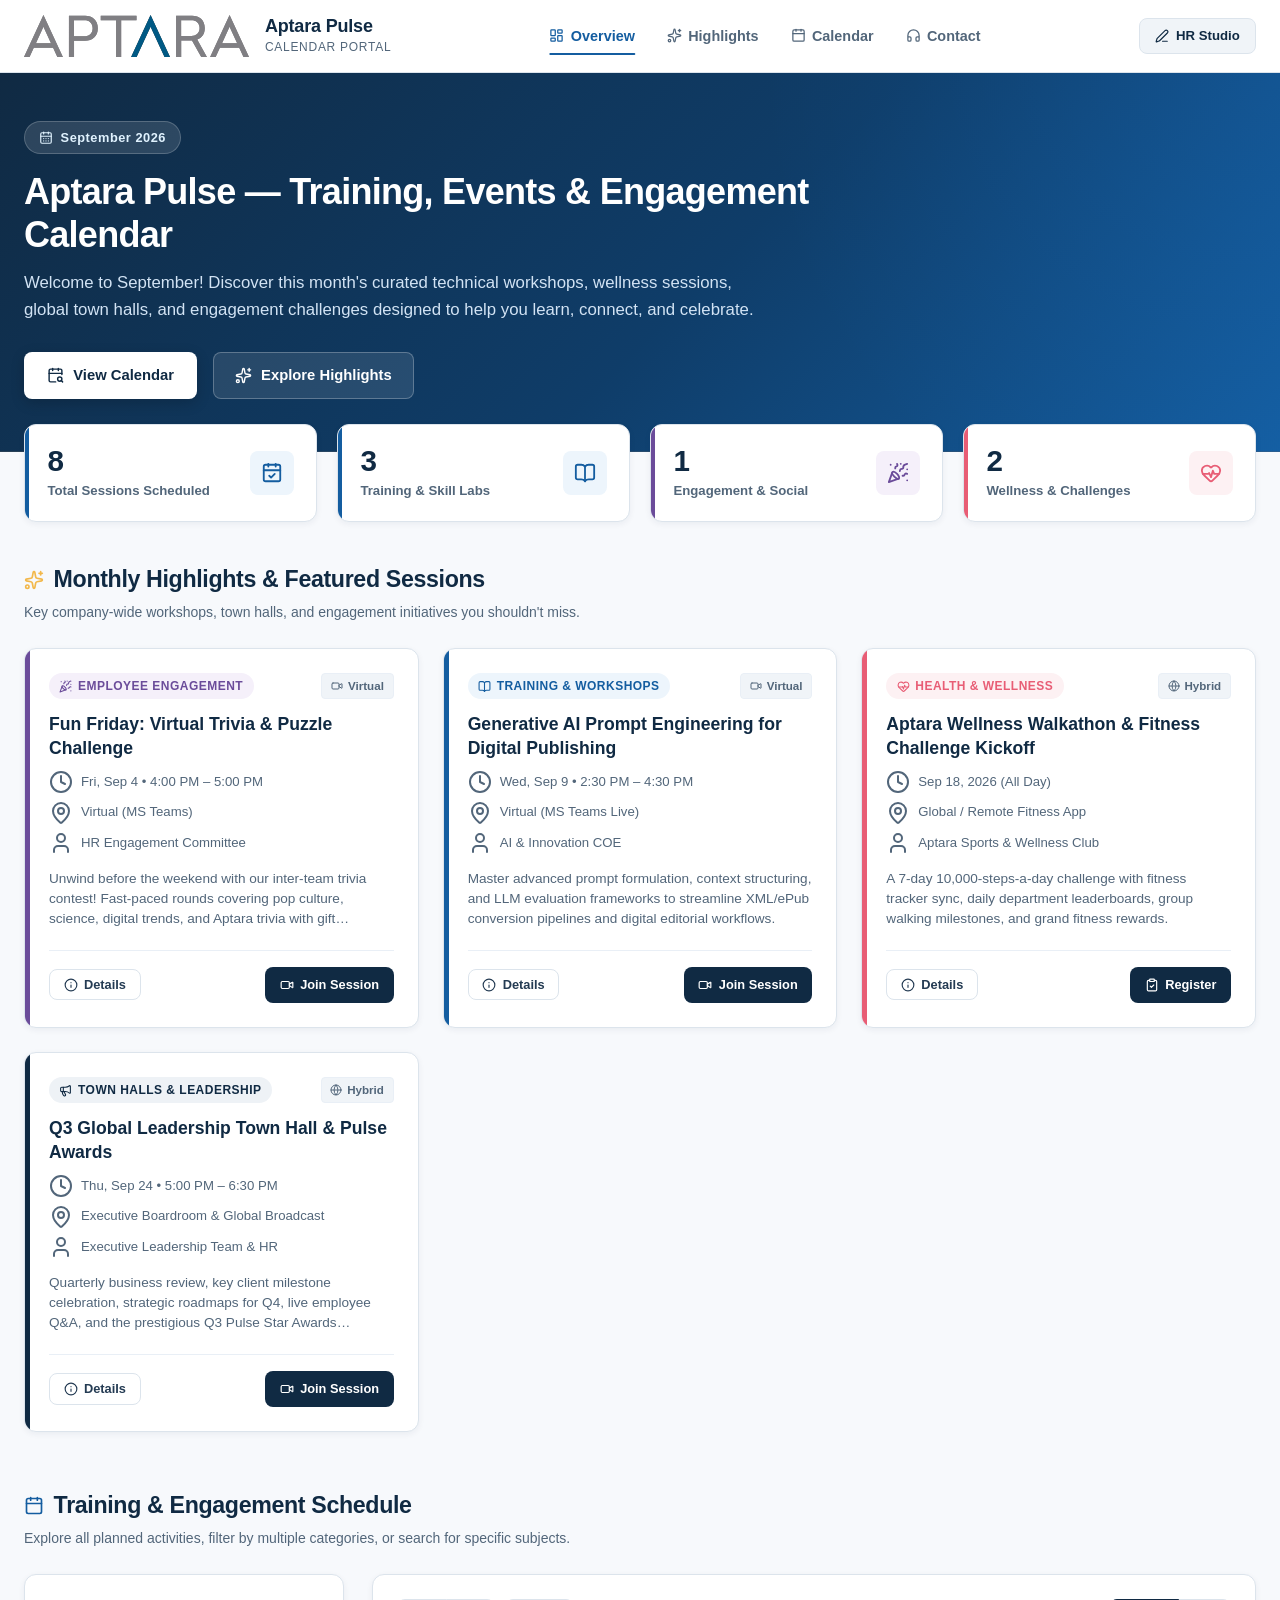
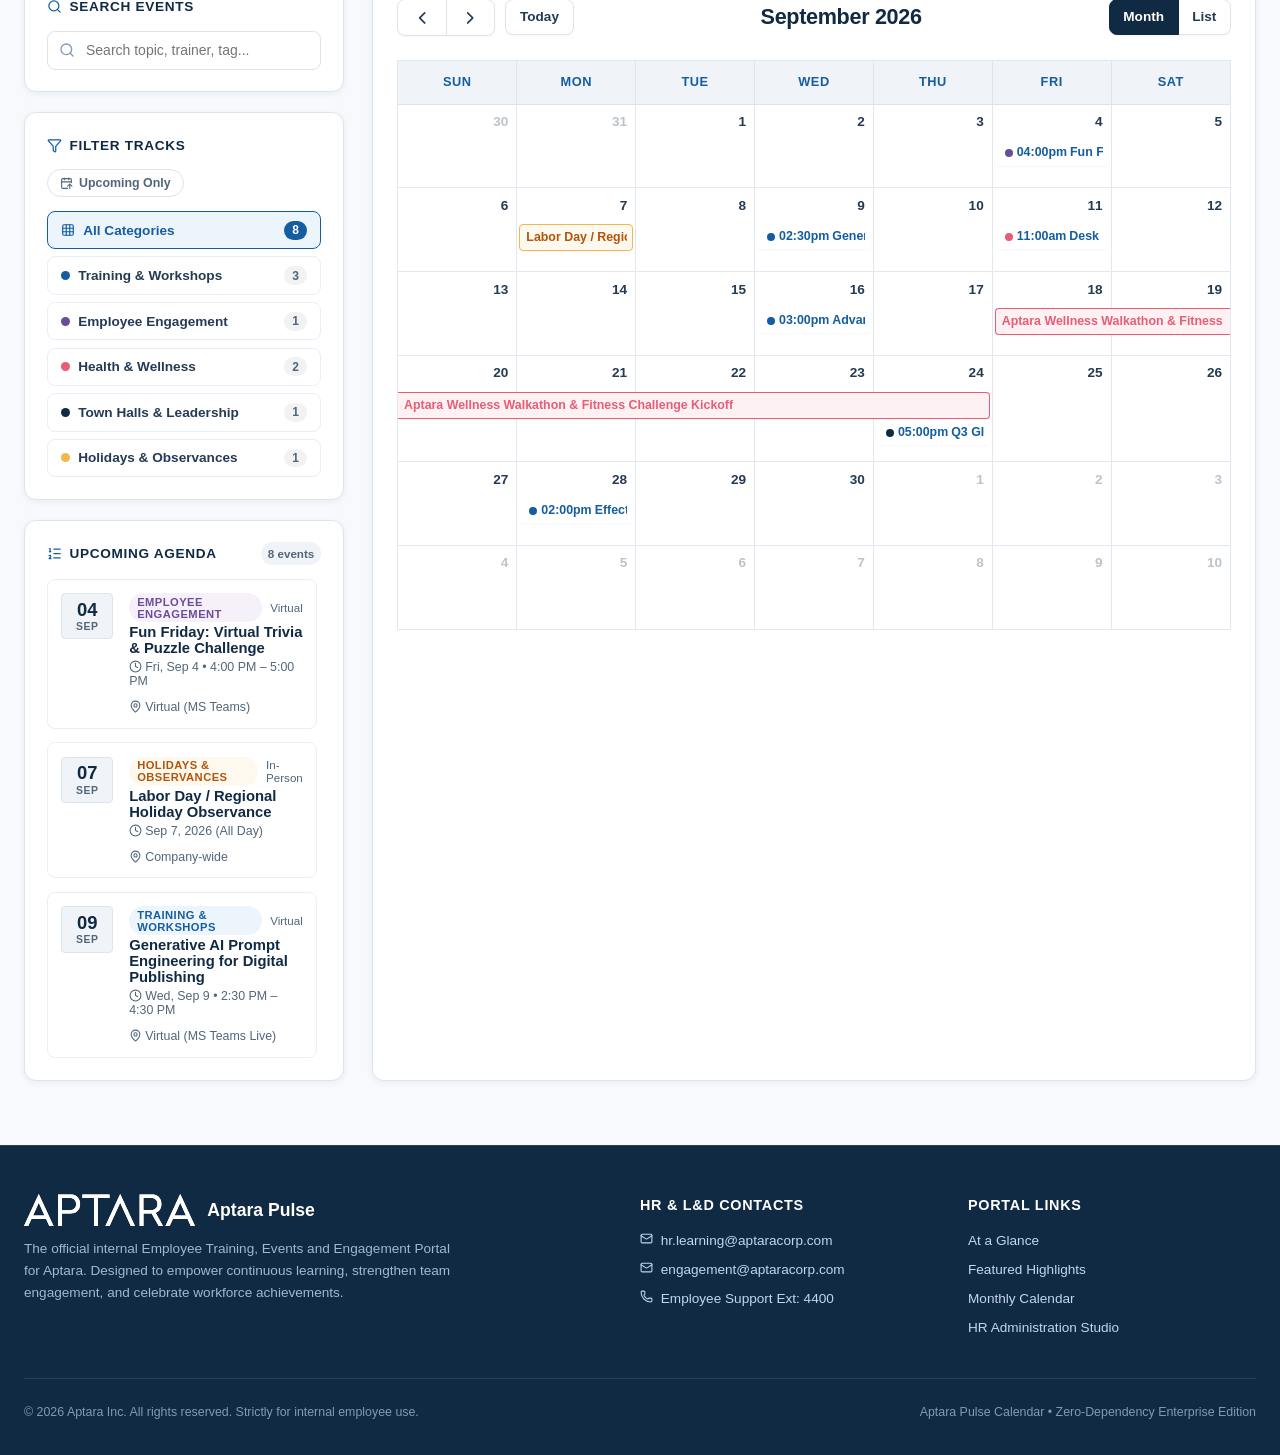
==== employee-calendar/index.html @ d8b382cd "Publish Aptara Pulse: Training, Events & Engagement Calendar with HR Studio" ====
<!DOCTYPE html>
<html lang="en">
<head>
  <meta charset="UTF-8" />
  <meta name="viewport" content="width=device-width, initial-scale=1.0" />
  <title>Aptara Pulse — Training, Events & Engagement Calendar</title>
  <meta name="description" content="Corporate employee training, events, and engagement calendar for Aptara workforce. Stay updated on technical workshops, wellness sessions, and company town halls." />
  
  <!-- Local Stylesheet -->
  <link rel="stylesheet" href="assets/css/styles.css" />
</head>
<body>

  <!-- 1. Sticky Translucent Navigation -->
  <header class="site-header" role="banner">
    <div class="container nav-inner">
      <a href="#overview" class="brand-block" aria-label="Aptara Pulse Home">
        <img src="assets/images/Aptara-Logo.svg" alt="Aptara Logo" class="brand-logo-img" />
        <div class="brand-text">
          <span class="brand-title">Aptara Pulse</span>
          <span class="brand-subtitle">Calendar Portal</span>
        </div>
      </a>

      <nav role="navigation" aria-label="Main Navigation">
        <ul class="nav-links">
          <li><a href="#overview" class="nav-link active"><i data-lucide="layout-dashboard" style="width: 15px; height: 15px;" aria-hidden="true"></i> Overview</a></li>
          <li><a href="#highlights" class="nav-link"><i data-lucide="sparkles" style="width: 15px; height: 15px;" aria-hidden="true"></i> Highlights</a></li>
          <li><a href="#calendar" class="nav-link"><i data-lucide="calendar" style="width: 15px; height: 15px;" aria-hidden="true"></i> Calendar</a></li>
          <li><a href="#contact" class="nav-link"><i data-lucide="headphones" style="width: 15px; height: 15px;" aria-hidden="true"></i> Contact</a></li>
        </ul>
      </nav>

      <div class="nav-actions">
        <a href="../calendar-editor/index.html" class="btn-nav-editor" title="Open HR Management Studio" aria-label="HR Studio Administration">
          <i data-lucide="edit-3" style="width: 14px; height: 14px;" aria-hidden="true"></i>
          <span>HR Studio</span>
        </a>
      </div>
    </div>
  </header>

  <!-- 2. Compact Navy-to-Blue Hero -->
  <section class="hero-section" id="hero" aria-labelledby="hero-title">
    <div class="container">
      <div class="hero-content">
        <div class="hero-badge">
          <i data-lucide="calendar-days" style="width: 14px; height: 14px;" aria-hidden="true"></i>
          <span id="hero-month-badge">September 2026 Edition</span>
        </div>
        <h1 class="hero-title" id="hero-title">Aptara Pulse — Training, Events & Engagement Calendar</h1>
        <p class="hero-message" id="hero-message">
          Welcome to September! Discover this month's curated technical workshops, wellness sessions, global town halls, and engagement challenges designed to help you learn, connect, and celebrate.
        </p>
        <div class="hero-actions">
          <a href="#calendar" class="btn-hero-primary" role="button">
            <i data-lucide="calendar-search" style="width: 17px; height: 17px;" aria-hidden="true"></i>
            View Calendar
          </a>
          <a href="#highlights" class="btn-hero-secondary" role="button">
            <i data-lucide="sparkles" style="width: 17px; height: 17px;" aria-hidden="true"></i>
            Explore Highlights
          </a>
        </div>
      </div>
    </div>
  </section>

  <!-- 3. "At a Glance" Statistics Cards -->
  <section class="stats-section" id="overview" aria-label="Summary Statistics">
    <div class="container">
      <div class="stats-grid">
        
        <!-- Total Events -->
        <div class="stat-card" data-filter="all" tabindex="0" role="button" aria-label="Filter all sessions" style="--stat-accent: var(--color-blue); --stat-bg: #EDF5FC;">
          <div class="stat-info">
            <span class="stat-number" id="stat-val-total">0</span>
            <span class="stat-label">Total Sessions Scheduled</span>
          </div>
          <div class="stat-icon-wrapper" aria-hidden="true">
            <i data-lucide="calendar-check" style="width: 22px; height: 22px;"></i>
          </div>
        </div>

        <!-- Training & Workshops -->
        <div class="stat-card" data-filter="training" tabindex="0" role="button" aria-label="Filter training workshops" style="--stat-accent: var(--cat-training-border); --stat-bg: var(--cat-training-bg);">
          <div class="stat-info">
            <span class="stat-number" id="stat-val-training">0</span>
            <span class="stat-label">Training & Skill Labs</span>
          </div>
          <div class="stat-icon-wrapper" aria-hidden="true">
            <i data-lucide="book-open" style="width: 22px; height: 22px;"></i>
          </div>
        </div>

        <!-- Engagement & Fun -->
        <div class="stat-card" data-filter="engagement" tabindex="0" role="button" aria-label="Filter engagement sessions" style="--stat-accent: var(--cat-engagement-border); --stat-bg: var(--cat-engagement-bg);">
          <div class="stat-info">
            <span class="stat-number" id="stat-val-engagement">0</span>
            <span class="stat-label">Engagement & Social</span>
          </div>
          <div class="stat-icon-wrapper" aria-hidden="true">
            <i data-lucide="party-popper" style="width: 22px; height: 22px;"></i>
          </div>
        </div>

        <!-- Wellness & Challenges -->
        <div class="stat-card" data-filter="wellness" tabindex="0" role="button" aria-label="Filter wellness sessions" style="--stat-accent: var(--cat-wellness-border); --stat-bg: var(--cat-wellness-bg);">
          <div class="stat-info">
            <span class="stat-number" id="stat-val-wellness">0</span>
            <span class="stat-label">Wellness & Challenges</span>
          </div>
          <div class="stat-icon-wrapper" aria-hidden="true">
            <i data-lucide="heart-pulse" style="width: 22px; height: 22px;"></i>
          </div>
        </div>

      </div>
    </div>
  </section>

  <!-- 4. Featured Events (Highlights) Section with Mobile Carousel -->
  <section class="container" id="highlights" aria-labelledby="highlights-heading">
    <div class="section-header">
      <div class="section-title-group">
        <h2 id="highlights-heading">
          <i data-lucide="sparkles" style="width: 20px; height: 20px; color: var(--color-amber);" aria-hidden="true"></i>
          Monthly Highlights & Featured Sessions
        </h2>
        <p>Key company-wide workshops, town halls, and engagement initiatives you shouldn't miss.</p>
      </div>
      
      <!-- Mobile Carousel Prev/Next Buttons -->
      <div class="carousel-controls" aria-label="Carousel navigation">
        <button id="carousel-prev-btn" class="carousel-btn" aria-label="Previous featured session">
          <i data-lucide="chevron-left" style="width: 18px; height: 18px;"></i>
        </button>
        <button id="carousel-next-btn" class="carousel-btn" aria-label="Next featured session">
          <i data-lucide="chevron-right" style="width: 18px; height: 18px;"></i>
        </button>
      </div>
    </div>

    <!-- Dynamic Featured Cards Grid (Transforms to Carousel on Mobile) -->
    <div class="featured-grid" id="featured-cards-grid" role="region" aria-label="Featured events list">
      <!-- Populated dynamically by app.js from calendar-data.js -->
    </div>
  </section>

  <!-- 5. Interactive Monthly Calendar & Agenda Workspace -->
  <section class="container" id="calendar" aria-labelledby="calendar-heading">
    <div class="section-header">
      <div class="section-title-group">
        <h2 id="calendar-heading">
          <i data-lucide="calendar" style="width: 20px; height: 20px; color: var(--color-blue);" aria-hidden="true"></i>
          Training & Engagement Schedule
        </h2>
        <p>Explore all planned activities, filter by multiple categories, or search for specific subjects.</p>
      </div>
    </div>

    <div class="calendar-workspace">
      
      <!-- Left Column: Search & Multi-Category Filter Controls -->
      <aside class="workspace-sidebar" role="search" aria-label="Event search and filters">
        
        <!-- Search Box -->
        <div class="control-panel">
          <h3 class="panel-heading">
            <i data-lucide="search" style="width: 15px; height: 15px; color: var(--color-blue);" aria-hidden="true"></i>
            Search Events
          </h3>
          <div class="search-box">
            <i data-lucide="search" class="search-icon-inside" aria-hidden="true"></i>
            <input type="text" id="event-search-input" class="search-input" placeholder="Search topic, trainer, tag..." aria-label="Search events" />
          </div>
        </div>

        <!-- Multi-Category Filter Chips Panel -->
        <div class="control-panel">
          <div class="filter-quick-bar">
            <h3 class="panel-heading" style="margin-bottom: 0;">
              <i data-lucide="filter" style="width: 15px; height: 15px; color: var(--color-blue);" aria-hidden="true"></i>
              Filter Tracks
            </h3>
            <button id="btn-clear-filters" class="btn-clear-filters" title="Reset all search and category filters" style="display: none;">
              <i data-lucide="rotate-ccw" style="width: 12px; height: 12px;"></i>
              Clear All
            </button>
          </div>

          <!-- Quick Toggle: Upcoming Only -->
          <div style="margin-bottom: 0.85rem;">
            <button id="toggle-upcoming-btn" class="toggle-chip" aria-pressed="false">
              <i data-lucide="calendar-arrow-up" style="width: 13px; height: 13px;"></i>
              Upcoming Only
            </button>
          </div>

          <!-- Category Filter Stack -->
          <div id="category-filters-container" class="filter-pills-stack" role="group" aria-label="Category filters">
            <!-- Filter buttons rendered dynamically -->
          </div>
        </div>

        <!-- Upcoming Agenda Box -->
        <div class="control-panel agenda-card">
          <div style="display: flex; align-items: center; justify-content: space-between; margin-bottom: 0.85rem;">
            <h3 class="panel-heading" style="margin-bottom: 0;">
              <i data-lucide="list-ordered" style="width: 15px; height: 15px; color: var(--color-blue);" aria-hidden="true"></i>
              Upcoming Agenda
            </h3>
            <span id="agenda-count-badge" style="font-size: 0.725rem; font-weight: 700; color: var(--color-text-secondary); background: var(--color-surface-subtle); padding: 0.15rem 0.45rem; border-radius: var(--radius-pill);">0 events</span>
          </div>
          <div id="agenda-items-container" class="agenda-list" role="list">
            <!-- Populated dynamically -->
          </div>
        </div>

      </aside>

      <!-- Right Column: FullCalendar Mount & Empty State Overlay -->
      <main class="calendar-card" aria-label="Interactive Calendar View">
        <div id="filter-progress-bar" class="filter-progress-bar" aria-hidden="true"></div>
        <div id="fullcalendar-mount"></div>
        
        <!-- Empty State Container (Displayed when no events match filters) -->
        <div id="calendar-empty-state" class="empty-state-box" style="display: none;">
          <div class="empty-state-icon">
            <i data-lucide="calendar-x" style="width: 24px; height: 24px;"></i>
          </div>
          <h4 class="empty-state-title">No Matching Events Found</h4>
          <p class="empty-state-desc">We couldn't find any events matching your selected categories or search terms. Try loosening your filter criteria.</p>
          <button id="btn-empty-reset" class="btn-card-action btn-card-primary">
            <i data-lucide="rotate-ccw" style="width: 14px; height: 14px;"></i>
            Reset All Filters
          </button>
        </div>
      </main>

    </div>
  </section>

  <!-- 7. Accessible Event Detail Modal Dialog -->
  <div id="event-modal-overlay" class="modal-overlay" role="dialog" aria-modal="true" aria-labelledby="modal-title">
    <div class="modal-container" id="modal-focus-container" tabindex="-1">
      
      <div class="modal-header-bar">
        <div>
          <span id="modal-cat-badge" class="category-tag" style="margin-bottom: 0.4rem; display: inline-flex;">Category</span>
          <h3 id="modal-title" style="font-size: 1.25rem; font-weight: 800; color: var(--color-navy); line-height: 1.3;">Session Title</h3>
        </div>
        <button id="modal-close-button" class="modal-close-button" aria-label="Close modal dialog">
          <i data-lucide="x" style="width: 20px; height: 20px;"></i>
        </button>
      </div>

      <div class="modal-body-content">
        
        <div class="modal-info-grid">
          <div class="modal-info-row" id="modal-row-time">
            <i data-lucide="clock" aria-hidden="true"></i>
            <div>
              <strong>Date & Time</strong>
              <span id="modal-time-val">Sep 09, 2026</span>
            </div>
          </div>

          <div class="modal-info-row" id="modal-row-location">
            <i data-lucide="map-pin" aria-hidden="true"></i>
            <div>
              <strong>Location / Mode</strong>
              <span id="modal-location-val">Virtual (MS Teams)</span>
            </div>
          </div>

          <div class="modal-info-row" id="modal-row-instructor">
            <i data-lucide="user-check" aria-hidden="true"></i>
            <div>
              <strong>Instructor / Host</strong>
              <span id="modal-instructor-val">Aptara Team</span>
            </div>
          </div>

          <div class="modal-info-row" id="modal-row-audience">
            <i data-lucide="users" aria-hidden="true"></i>
            <div>
              <strong>Target Audience</strong>
              <span id="modal-audience-val">All Employees</span>
            </div>
          </div>
        </div>

        <div class="modal-desc-box" id="modal-desc-container">
          <strong style="display: block; font-size: 0.775rem; text-transform: uppercase; color: var(--color-text-muted); margin-bottom: 0.35rem;">Overview & Agenda</strong>
          <p id="modal-description-val">Event description details will appear here.</p>
        </div>

        <div id="modal-tags-container" class="modal-tags-container" aria-label="Event tags">
          <!-- Tags injected here -->
        </div>

      </div>

      <div class="modal-footer-bar">
        <div class="modal-footer-left">
          <button id="modal-btn-copy-link" class="btn-card-action btn-card-outline" title="Copy direct share link">
            <i data-lucide="link" style="width: 14px; height: 14px;"></i>
            Copy Link
          </button>
          
          <button id="modal-btn-ics" class="btn-card-action btn-card-outline" title="Download .ics calendar invite">
            <i data-lucide="calendar-plus" style="width: 14px; height: 14px;"></i>
            Add to Calendar (.ics)
          </button>
        </div>

        <div class="modal-footer-right">
          <a id="modal-btn-reg-link" href="#" target="_blank" rel="noopener" class="btn-card-action btn-card-outline" style="display: none;">
            <i data-lucide="clipboard-check" style="width: 14px; height: 14px;"></i>
            Register
          </a>

          <a id="modal-btn-join-link" href="#" target="_blank" rel="noopener" class="btn-card-action btn-card-primary" style="display: none;">
            <i data-lucide="video" style="width: 14px; height: 14px;"></i>
            Join Meeting
          </a>
        </div>
      </div>

    </div>
  </div>

  <!-- 8. Floating Back-to-Top Control -->
  <button id="back-to-top-btn" class="back-to-top" aria-label="Scroll back to top of page" title="Back to top">
    <i data-lucide="arrow-up" style="width: 20px; height: 20px;"></i>
  </button>

  <!-- 9. Global Toast Notification Container -->
  <div id="toast-container" class="toast-container" aria-live="polite" aria-atomic="true"></div>

  <!-- 10. Compact HR Contact Footer -->
  <footer class="site-footer" id="contact" role="contentinfo">
    <div class="container">
      <div class="footer-grid">
        
        <div class="footer-brand">
          <div style="display: flex; align-items: center; gap: 0.75rem; margin-bottom: 0.75rem;">
            <img src="assets/images/Aptara-Logo-Reverse.svg" alt="Aptara Logo" style="height: 32px; width: auto;" />
            <span style="font-weight: 800; font-size: 1.1rem; color: #FFFFFF;">Aptara Pulse</span>
          </div>
          <p>
            The official internal Employee Training, Events and Engagement Portal for Aptara. Designed to empower continuous learning, strengthen team engagement, and celebrate workforce achievements.
          </p>
        </div>

        <div class="footer-col">
          <h4>HR & L&D Contacts</h4>
          <ul class="footer-list">
            <li><a href="mailto:hr.learning@aptaracorp.com"><i data-lucide="mail" style="width: 13px; height: 13px; display: inline; margin-right: 4px;" aria-hidden="true"></i> hr.learning@aptaracorp.com</a></li>
            <li><a href="mailto:engagement@aptaracorp.com"><i data-lucide="mail" style="width: 13px; height: 13px; display: inline; margin-right: 4px;" aria-hidden="true"></i> engagement@aptaracorp.com</a></li>
            <li><a href="tel:+18005550199"><i data-lucide="phone" style="width: 13px; height: 13px; display: inline; margin-right: 4px;" aria-hidden="true"></i> Employee Support Ext: 4400</a></li>
          </ul>
        </div>

        <div class="footer-col">
          <h4>Portal Links</h4>
          <ul class="footer-list">
            <li><a href="#overview">At a Glance</a></li>
            <li><a href="#highlights">Featured Highlights</a></li>
            <li><a href="#calendar">Monthly Calendar</a></li>
            <li><a href="../calendar-editor/index.html">HR Administration Studio</a></li>
          </ul>
        </div>

      </div>

      <div class="footer-bottom">
        <p>&copy; 2026 Aptara Inc. All rights reserved. Strictly for internal employee use.</p>
        <p>Aptara Pulse Calendar • Zero-Dependency Enterprise Edition</p>
      </div>
    </div>
  </footer>

  <!-- Local Standalone Vendor Scripts (Zero Runtime CDN Requests) -->
  <script src="assets/vendor/lucide/lucide.min.js"></script>
  <script src="assets/vendor/fuse/fuse.min.js"></script>
  <script src="assets/vendor/motion/motion.min.js"></script>
  <script src="assets/vendor/fullcalendar/index.global.min.js"></script>

  <!-- Application Store & Controller -->
  <script src="assets/js/calendar-data.js"></script>
  <script src="assets/js/app.js"></script>
</body>
</html>
---- employee-calendar/assets/css/styles.css ----
/* ==========================================================================
   Aptara Pulse Calendar - Design System & Stylesheet
   Corporate Palette: Navy #102A43 | Blue #145DA0 | Purple #6B4C9A | Coral #E85D75 | Amber #F2B84B
   ========================================================================== */

:root {
  /* Brand Core Palette */
  --color-navy: #102A43;
  --color-blue: #145DA0;
  --color-purple: #6B4C9A;
  --color-coral: #E85D75;
  --color-amber: #F2B84B;
  
  /* Neutrals & Surfaces (70%+ White / Light Neutrals) */
  --color-bg: #F7F9FC;
  --color-surface: #FFFFFF;
  --color-surface-subtle: #F0F4F8;
  --color-surface-hover: #F8FAFC;
  --color-border: #DCE4EC;
  --color-border-subtle: #E9EFF6;

  /* Typography */
  --color-text-main: #243B53;
  --color-text-secondary: #52667A;
  --color-text-muted: #829AB1;
  --color-text-inverse: #FFFFFF;

  /* Category Specific Accents */
  --cat-training-color: #145DA0;
  --cat-training-bg: #EDF5FC;
  --cat-training-border: #145DA0;

  --cat-engagement-color: #6B4C9A;
  --cat-engagement-bg: #F5F0FA;
  --cat-engagement-border: #6B4C9A;

  --cat-wellness-color: #E85D75;
  --cat-wellness-bg: #FDF1F3;
  --cat-wellness-border: #E85D75;

  --cat-townhall-color: #102A43;
  --cat-townhall-bg: #EEF2F6;
  --cat-townhall-border: #102A43;

  --cat-holiday-color: #B45309;
  --cat-holiday-bg: #FEF9EE;
  --cat-holiday-border: #F2B84B;

  /* Typography & Sizing */
  --font-sans: -apple-system, BlinkMacSystemFont, "Segoe UI", Roboto, "Helvetica Neue", Arial, sans-serif;
  --font-display: -apple-system, BlinkMacSystemFont, "Segoe UI", Roboto, sans-serif;

  /* Elevation / Shadows */
  --shadow-xs: 0 1px 2px rgba(16, 42, 67, 0.04);
  --shadow-sm: 0 2px 6px rgba(16, 42, 67, 0.06);
  --shadow-md: 0 4px 14px rgba(16, 42, 67, 0.08);
  --shadow-lg: 0 10px 25px rgba(16, 42, 67, 0.1);
  --shadow-xl: 0 20px 35px -5px rgba(16, 42, 67, 0.14);

  /* Radius */
  --radius-xs: 4px;
  --radius-sm: 8px;
  --radius-md: 12px;
  --radius-lg: 16px;
  --radius-pill: 9999px;

  /* Layout Widths */
  --container-max: 1320px;
  --transition-smooth: all 0.22s cubic-bezier(0.16, 1, 0.3, 1);
  --transition-micro: all 0.18s cubic-bezier(0.16, 1, 0.3, 1);
}

/* ==========================================================================
   CSS Reset & Base
   ========================================================================== */
*, *::before, *::after {
  box-sizing: border-box;
  margin: 0;
  padding: 0;
}

html {
  scroll-behavior: smooth;
  font-size: 16px;
}

body {
  font-family: var(--font-sans);
  background-color: var(--color-bg);
  color: var(--color-text-main);
  line-height: 1.55;
  -webkit-font-smoothing: antialiased;
  -moz-osx-font-smoothing: grayscale;
}

/* Accessible Focus States */
:focus-visible {
  outline: 2px solid var(--color-blue);
  outline-offset: 2px;
}

a {
  color: var(--color-blue);
  text-decoration: none;
  transition: var(--transition-smooth);
}
a:hover {
  color: var(--color-navy);
}

img {
  max-width: 100%;
  height: auto;
  display: block;
}

button, input, select, textarea {
  font-family: inherit;
  font-size: inherit;
}

/* Container */
.container {
  width: 100%;
  max-width: var(--container-max);
  margin-left: auto;
  margin-right: auto;
  padding-left: 1.5rem;
  padding-right: 1.5rem;
}

/* ==========================================================================
   1. Sticky Translucent Navigation & Animated Underline
   ========================================================================== */
.site-header {
  position: sticky;
  top: 0;
  z-index: 1000;
  background: rgba(255, 255, 255, 0.92);
  backdrop-filter: blur(14px);
  -webkit-backdrop-filter: blur(14px);
  border-bottom: 1px solid var(--color-border);
  transition: box-shadow 0.2s ease;
}

.site-header.scrolled {
  box-shadow: var(--shadow-sm);
}

.nav-inner {
  display: flex;
  align-items: center;
  justify-content: space-between;
  height: 72px;
}

.brand-block {
  display: flex;
  align-items: center;
  gap: 1rem;
  text-decoration: none;
  transition: transform 0.2s ease;
}

.brand-block:hover {
  transform: translateY(-1px);
}

.brand-logo-img {
  height: 42px;
  width: auto;
}

.brand-text {
  display: flex;
  flex-direction: column;
}

.brand-title {
  font-size: 1.125rem;
  font-weight: 700;
  color: var(--color-navy);
  letter-spacing: -0.01em;
  line-height: 1.2;
}

.brand-subtitle {
  font-size: 0.75rem;
  font-weight: 500;
  color: var(--color-text-secondary);
  text-transform: uppercase;
  letter-spacing: 0.06em;
}

.nav-links {
  display: flex;
  align-items: center;
  gap: 2rem;
  list-style: none;
}

.nav-link {
  font-size: 0.9rem;
  font-weight: 600;
  color: var(--color-text-secondary);
  position: relative;
  padding: 0.5rem 0;
  display: inline-flex;
  align-items: center;
  gap: 0.4rem;
  transition: color 0.18s ease;
}

.nav-link i {
  transition: transform 0.18s cubic-bezier(0.16, 1, 0.3, 1);
}

.nav-link:hover i {
  transform: translateY(-1px);
}

.nav-link:hover,
.nav-link.active {
  color: var(--color-blue);
}

/* Animated Navigation Underline */
.nav-link::after {
  content: '';
  position: absolute;
  bottom: 0;
  left: 50%;
  transform: translateX(-50%);
  width: 0;
  height: 2px;
  background: var(--color-blue);
  border-radius: 2px;
  transition: width 0.22s cubic-bezier(0.16, 1, 0.3, 1);
}

.nav-link:hover::after,
.nav-link.active::after {
  width: 100%;
}

.nav-actions {
  display: flex;
  align-items: center;
  gap: 0.75rem;
}

.btn-nav-editor {
  display: inline-flex;
  align-items: center;
  gap: 0.45rem;
  padding: 0.45rem 0.95rem;
  font-size: 0.825rem;
  font-weight: 600;
  color: var(--color-navy);
  background: var(--color-surface-subtle);
  border: 1px solid var(--color-border);
  border-radius: var(--radius-sm);
  transition: var(--transition-smooth);
}

.btn-nav-editor i {
  transition: transform 0.18s ease;
}

.btn-nav-editor:hover {
  background: #E2E8F0;
  color: var(--color-navy);
  border-color: #CBD5E1;
  transform: translateY(-1px);
}

.btn-nav-editor:hover i {
  transform: rotate(-10deg);
}

.mobile-menu-toggle {
  display: none;
  background: none;
  border: none;
  cursor: pointer;
  padding: 0.4rem;
  color: var(--color-navy);
}

/* ==========================================================================
   2. Compact Navy-to-Blue Hero & Gentle Entrance
   ========================================================================== */
.hero-section {
  background: linear-gradient(135deg, var(--color-navy) 0%, #0F3D69 55%, var(--color-blue) 100%);
  color: var(--color-text-inverse);
  padding: 3rem 0 3.25rem 0;
  position: relative;
  overflow: hidden;
  border-bottom: 1px solid rgba(255, 255, 255, 0.1);
}

.hero-section::before {
  content: '';
  position: absolute;
  top: 0;
  right: 0;
  width: 50%;
  height: 100%;
  background: radial-gradient(circle at top right, rgba(30, 144, 255, 0.12), transparent 70%);
  pointer-events: none;
}

.hero-content {
  position: relative;
  z-index: 2;
  max-width: 820px;
}

.hero-badge {
  display: inline-flex;
  align-items: center;
  gap: 0.5rem;
  padding: 0.35rem 0.85rem;
  background: rgba(255, 255, 255, 0.12);
  border: 1px solid rgba(255, 255, 255, 0.2);
  border-radius: var(--radius-pill);
  font-size: 0.8rem;
  font-weight: 600;
  letter-spacing: 0.04em;
  color: #E0F2FE;
  margin-bottom: 1rem;
  transition: background 0.2s ease;
}

.hero-title {
  font-size: 2.25rem;
  font-weight: 800;
  line-height: 1.2;
  letter-spacing: -0.02em;
  color: #FFFFFF;
  margin-bottom: 0.85rem;
}

.hero-message {
  font-size: 1.05rem;
  line-height: 1.6;
  color: #D2E3F4;
  margin-bottom: 1.75rem;
  max-width: 740px;
}

.hero-actions {
  display: flex;
  align-items: center;
  flex-wrap: wrap;
  gap: 1rem;
}

.btn-hero-primary {
  display: inline-flex;
  align-items: center;
  gap: 0.55rem;
  background: #FFFFFF;
  color: var(--color-navy);
  font-weight: 700;
  font-size: 0.925rem;
  padding: 0.7rem 1.4rem;
  border-radius: var(--radius-sm);
  box-shadow: 0 4px 14px rgba(0, 0, 0, 0.18);
  border: 1px solid transparent;
  cursor: pointer;
  transition: var(--transition-smooth);
}

.btn-hero-primary i {
  transition: transform 0.18s cubic-bezier(0.16, 1, 0.3, 1);
}

.btn-hero-primary:hover {
  background: #F0F4F8;
  color: var(--color-blue);
  transform: translateY(-2px);
  box-shadow: 0 6px 20px rgba(0, 0, 0, 0.22);
}

.btn-hero-primary:hover i {
  transform: translateX(3px);
}

.btn-hero-secondary {
  display: inline-flex;
  align-items: center;
  gap: 0.55rem;
  background: rgba(255, 255, 255, 0.1);
  color: #FFFFFF;
  font-weight: 600;
  font-size: 0.925rem;
  padding: 0.7rem 1.3rem;
  border-radius: var(--radius-sm);
  border: 1px solid rgba(255, 255, 255, 0.25);
  cursor: pointer;
  transition: var(--transition-smooth);
}

.btn-hero-secondary i {
  transition: transform 0.18s cubic-bezier(0.16, 1, 0.3, 1);
}

.btn-hero-secondary:hover {
  background: rgba(255, 255, 255, 0.18);
  color: #FFFFFF;
  transform: translateY(-2px);
}

.btn-hero-secondary:hover i {
  transform: rotate(15deg);
}

/* ==========================================================================
   3. "At a Glance" Statistics Cards & Micro-Interactions
   ========================================================================== */
.stats-section {
  margin-top: -1.75rem;
  position: relative;
  z-index: 10;
  margin-bottom: 2.5rem;
}

.stats-grid {
  display: grid;
  grid-template-columns: repeat(4, 1fr);
  gap: 1.25rem;
}

.stat-card {
  background: var(--color-surface);
  border: 1px solid var(--color-border);
  border-radius: var(--radius-md);
  padding: 1.25rem 1.4rem;
  box-shadow: var(--shadow-sm);
  display: flex;
  align-items: center;
  justify-content: space-between;
  cursor: pointer;
  transition: transform 0.22s cubic-bezier(0.16, 1, 0.3, 1), box-shadow 0.22s ease, border-color 0.22s ease;
  position: relative;
  overflow: hidden;
  text-align: left;
}

.stat-card::before {
  content: '';
  position: absolute;
  top: 0;
  left: 0;
  width: 4px;
  height: 100%;
  background: var(--stat-accent, var(--color-blue));
  transition: width 0.2s ease;
}

.stat-card:hover {
  transform: translateY(-3px);
  box-shadow: var(--shadow-md);
  border-color: #CBD5E1;
}

.stat-card:hover::before {
  width: 6px;
}

.stat-info {
  display: flex;
  flex-direction: column;
}

.stat-number {
  font-size: 1.85rem;
  font-weight: 800;
  color: var(--color-navy);
  line-height: 1.1;
  letter-spacing: -0.02em;
}

.stat-label {
  font-size: 0.825rem;
  font-weight: 600;
  color: var(--color-text-secondary);
  margin-top: 0.2rem;
}

.stat-icon-wrapper {
  width: 44px;
  height: 44px;
  border-radius: var(--radius-sm);
  display: flex;
  align-items: center;
  justify-content: center;
  background: var(--stat-bg, var(--color-surface-subtle));
  color: var(--stat-accent, var(--color-blue));
  transition: transform 0.2s cubic-bezier(0.16, 1, 0.3, 1);
}

.stat-card:hover .stat-icon-wrapper {
  transform: scale(1.08);
}

/* ==========================================================================
   4. Featured Event Cards (Highlights & Hover Lift)
   ========================================================================== */
.section-header {
  display: flex;
  align-items: flex-end;
  justify-content: space-between;
  margin-bottom: 1.5rem;
  gap: 1rem;
}

.section-title-group h2 {
  font-size: 1.45rem;
  font-weight: 800;
  color: var(--color-navy);
  letter-spacing: -0.015em;
  display: flex;
  align-items: center;
  gap: 0.6rem;
}

.section-title-group p {
  font-size: 0.875rem;
  color: var(--color-text-secondary);
  margin-top: 0.25rem;
}

/* Featured Carousel Controls */
.carousel-controls {
  display: none;
  align-items: center;
  gap: 0.5rem;
}

.carousel-btn {
  width: 36px;
  height: 36px;
  border-radius: 50%;
  border: 1px solid var(--color-border);
  background: var(--color-surface);
  color: var(--color-navy);
  display: flex;
  align-items: center;
  justify-content: center;
  cursor: pointer;
  transition: var(--transition-micro);
}

.carousel-btn:hover {
  background: var(--color-surface-subtle);
  border-color: var(--color-blue);
  color: var(--color-blue);
  transform: scale(1.05);
}

.featured-grid {
  display: grid;
  grid-template-columns: repeat(auto-fit, minmax(320px, 1fr));
  gap: 1.5rem;
  margin-bottom: 3.5rem;
}

/* White Event Card with Narrow Category Accent & Lift */
.event-card {
  background: var(--color-surface);
  border: 1px solid var(--color-border);
  border-radius: var(--radius-md);
  box-shadow: var(--shadow-sm);
  padding: 1.5rem;
  display: flex;
  flex-direction: column;
  justify-content: space-between;
  position: relative;
  overflow: hidden;
  transition: transform 0.24s cubic-bezier(0.16, 1, 0.3, 1), box-shadow 0.24s ease, border-color 0.24s ease;
}

.event-card::before {
  content: '';
  position: absolute;
  top: 0;
  left: 0;
  bottom: 0;
  width: 5px;
  background: var(--card-accent, var(--color-blue));
  transition: width 0.2s ease;
}

.event-card:hover {
  transform: translateY(-3px);
  box-shadow: 0 8px 22px rgba(16, 42, 67, 0.09);
  border-color: #CBD5E1;
}

.event-card:hover::before {
  width: 7px;
}

.card-top {
  display: flex;
  align-items: center;
  justify-content: space-between;
  gap: 0.5rem;
  margin-bottom: 0.85rem;
}

.category-tag {
  display: inline-flex;
  align-items: center;
  gap: 0.35rem;
  font-size: 0.75rem;
  font-weight: 700;
  text-transform: uppercase;
  letter-spacing: 0.04em;
  padding: 0.25rem 0.65rem;
  border-radius: var(--radius-pill);
  background: var(--cat-bg, #EDF5FC);
  color: var(--cat-color, var(--color-blue));
}

.mode-pill {
  font-size: 0.725rem;
  font-weight: 600;
  padding: 0.2rem 0.55rem;
  border-radius: var(--radius-xs);
  background: var(--color-surface-subtle);
  color: var(--color-text-secondary);
  border: 1px solid var(--color-border-subtle);
  display: inline-flex;
  align-items: center;
  gap: 0.3rem;
}

.card-title {
  font-size: 1.1rem;
  font-weight: 700;
  color: var(--color-navy);
  line-height: 1.35;
  margin-bottom: 0.6rem;
}

.card-meta-list {
  display: flex;
  flex-direction: column;
  gap: 0.4rem;
  margin-bottom: 0.85rem;
}

.card-meta-item {
  display: flex;
  align-items: center;
  gap: 0.5rem;
  font-size: 0.825rem;
  color: var(--color-text-secondary);
}

.card-meta-item i {
  width: 15px;
  height: 15px;
  color: var(--color-text-muted);
  flex-shrink: 0;
}

.card-desc {
  font-size: 0.85rem;
  color: var(--color-text-secondary);
  line-height: 1.5;
  margin-bottom: 1.25rem;
  display: -webkit-box;
  -webkit-line-clamp: 3;
  -webkit-box-orient: vertical;
  overflow: hidden;
}

.card-footer {
  display: flex;
  align-items: center;
  justify-content: space-between;
  padding-top: 1rem;
  border-top: 1px solid var(--color-border-subtle);
  gap: 0.5rem;
}

.btn-card-action {
  display: inline-flex;
  align-items: center;
  gap: 0.4rem;
  font-size: 0.8rem;
  font-weight: 600;
  padding: 0.45rem 0.85rem;
  border-radius: var(--radius-sm);
  cursor: pointer;
  transition: var(--transition-micro);
  border: 1px solid transparent;
}

.btn-card-action i {
  transition: transform 0.18s cubic-bezier(0.16, 1, 0.3, 1);
}

.btn-card-action:hover i {
  transform: translateX(2px);
}

.btn-card-primary {
  background: var(--color-navy);
  color: #FFFFFF;
}
.btn-card-primary:hover {
  background: var(--color-blue);
  color: #FFFFFF;
  transform: translateY(-1px);
}

.btn-card-outline {
  background: var(--color-surface);
  border-color: var(--color-border);
  color: var(--color-text-main);
}
.btn-card-outline:hover {
  background: var(--color-surface-subtle);
  color: var(--color-navy);
  transform: translateY(-1px);
}

/* ==========================================================================
   5. Interactive Calendar & Filter Progress Indicator
   ========================================================================== */
.calendar-workspace {
  display: grid;
  grid-template-columns: 320px 1fr;
  gap: 1.75rem;
  margin-bottom: 4rem;
}

/* Filter / Search Sidebar */
.workspace-sidebar {
  display: flex;
  flex-direction: column;
  gap: 1.25rem;
}

.control-panel {
  background: var(--color-surface);
  border: 1px solid var(--color-border);
  border-radius: var(--radius-md);
  padding: 1.35rem;
  box-shadow: var(--shadow-sm);
}

.panel-heading {
  font-size: 0.85rem;
  font-weight: 700;
  text-transform: uppercase;
  letter-spacing: 0.05em;
  color: var(--color-navy);
  margin-bottom: 0.85rem;
  display: flex;
  align-items: center;
  gap: 0.5rem;
}

/* Search Box */
.search-box {
  position: relative;
  display: flex;
  align-items: center;
}

.search-input {
  width: 100%;
  padding: 0.65rem 0.85rem 0.65rem 2.4rem;
  border: 1px solid var(--color-border);
  border-radius: var(--radius-sm);
  font-size: 0.875rem;
  color: var(--color-text-main);
  background: #FFFFFF;
  outline: none;
  transition: border-color 0.18s ease, box-shadow 0.18s ease;
}

.search-input:focus {
  border-color: var(--color-blue);
  box-shadow: 0 0 0 3px rgba(20, 93, 160, 0.12);
}

.search-icon-inside {
  position: absolute;
  left: 0.75rem;
  width: 16px;
  height: 16px;
  color: var(--color-text-muted);
  pointer-events: none;
}

/* Quick Filter Toggles */
.filter-quick-bar {
  display: flex;
  align-items: center;
  justify-content: space-between;
  margin-bottom: 0.85rem;
  gap: 0.5rem;
}

.toggle-chip {
  display: inline-flex;
  align-items: center;
  gap: 0.4rem;
  padding: 0.35rem 0.75rem;
  font-size: 0.775rem;
  font-weight: 700;
  border-radius: var(--radius-pill);
  border: 1px solid var(--color-border);
  background: var(--color-surface);
  color: var(--color-text-secondary);
  cursor: pointer;
  transition: var(--transition-micro);
}

.toggle-chip:hover {
  background: var(--color-surface-subtle);
  border-color: var(--color-blue);
  transform: translateX(1px);
}

.toggle-chip.active {
  background: #EDF5FC;
  border-color: var(--color-blue);
  color: var(--color-blue);
  box-shadow: 0 1px 4px rgba(20, 93, 160, 0.1);
}

.btn-clear-filters {
  font-size: 0.75rem;
  font-weight: 600;
  color: var(--color-coral);
  background: none;
  border: none;
  cursor: pointer;
  display: inline-flex;
  align-items: center;
  gap: 0.3rem;
  padding: 0.2rem 0.4rem;
  border-radius: var(--radius-xs);
  transition: var(--transition-micro);
}

.btn-clear-filters i {
  transition: transform 0.2s cubic-bezier(0.16, 1, 0.3, 1);
}

.btn-clear-filters:hover {
  background: #FDF1F3;
}

.btn-clear-filters:hover i {
  transform: rotate(-90deg);
}

/* Multi-Category Filter Chips Stack with Smooth Selection */
.filter-pills-stack {
  display: flex;
  flex-direction: column;
  gap: 0.45rem;
}

.filter-btn {
  width: 100%;
  display: flex;
  align-items: center;
  justify-content: space-between;
  padding: 0.55rem 0.85rem;
  border-radius: var(--radius-sm);
  background: var(--color-surface);
  border: 1px solid var(--color-border-subtle);
  color: var(--color-text-main);
  font-size: 0.85rem;
  font-weight: 600;
  cursor: pointer;
  text-align: left;
  transition: transform 0.18s cubic-bezier(0.16, 1, 0.3, 1), background 0.18s ease, border-color 0.18s ease, color 0.18s ease;
}

.filter-btn:hover {
  background: var(--color-surface-subtle);
  border-color: var(--color-border);
  transform: translateX(2px);
}

.filter-btn.active {
  background: #EDF5FC;
  border-color: var(--color-blue);
  color: var(--color-blue);
}

.filter-badge {
  font-size: 0.75rem;
  font-weight: 700;
  padding: 0.15rem 0.5rem;
  border-radius: var(--radius-pill);
  background: rgba(0, 0, 0, 0.05);
  color: var(--color-text-secondary);
  transition: background 0.18s ease, color 0.18s ease;
}

.filter-btn.active .filter-badge {
  background: var(--color-blue);
  color: #FFFFFF;
}

/* Subtle Progress Indicator for Filtering */
.filter-progress-bar {
  position: absolute;
  top: 0;
  left: 0;
  height: 2.5px;
  background: linear-gradient(90deg, var(--color-blue), #55EFC4);
  width: 0%;
  opacity: 0;
  border-top-left-radius: var(--radius-md);
  border-top-right-radius: var(--radius-md);
  transition: width 0.22s ease, opacity 0.15s ease;
  pointer-events: none;
  z-index: 20;
}

.filter-progress-bar.is-loading {
  opacity: 1;
  width: 100%;
}

/* Calendar Card Mount */
.calendar-card {
  background: var(--color-surface);
  border: 1px solid var(--color-border);
  border-radius: var(--radius-md);
  padding: 1.5rem;
  box-shadow: var(--shadow-sm);
  min-height: 720px;
  position: relative;
  overflow: hidden;
}

/* FullCalendar Clean Corporate Theme Overrides */
.fc {
  font-family: inherit;
  --fc-border-color: #E2E8F0;
  --fc-page-bg-color: #FFFFFF;
  --fc-today-bg-color: #F8FAFD;
  --fc-neutral-bg-color: #F1F5F9;
}

.fc .fc-toolbar {
  flex-wrap: wrap;
  gap: 0.75rem;
  margin-bottom: 1.5rem;
}

.fc .fc-toolbar-title {
  font-size: 1.35rem;
  font-weight: 800;
  color: var(--color-navy);
  letter-spacing: -0.015em;
}

.fc .fc-button {
  background: var(--color-surface);
  border: 1px solid var(--color-border);
  color: var(--color-text-main);
  font-size: 0.85rem;
  font-weight: 600;
  border-radius: var(--radius-sm);
  padding: 0.45rem 0.85rem;
  text-transform: capitalize;
  box-shadow: var(--shadow-xs);
  cursor: pointer;
  transition: var(--transition-micro);
}

.fc .fc-button:hover {
  background: var(--color-surface-subtle);
  border-color: #CBD5E1;
  color: var(--color-navy);
  transform: translateY(-1px);
}

.fc .fc-button-primary:not(:disabled).fc-button-active,
.fc .fc-button-primary:not(:disabled):active {
  background: var(--color-navy);
  border-color: var(--color-navy);
  color: #FFFFFF;
}

.fc .fc-col-header-cell {
  background: var(--color-surface-subtle);
  padding: 0.6rem 0;
  font-size: 0.8rem;
  font-weight: 700;
  color: var(--color-text-secondary);
  text-transform: uppercase;
  letter-spacing: 0.04em;
  border-color: var(--color-border);
}

.fc .fc-daygrid-day-number {
  font-size: 0.85rem;
  font-weight: 700;
  color: var(--color-text-main);
  padding: 0.4rem 0.5rem;
}

.fc .fc-day-today .fc-daygrid-day-number {
  color: var(--color-blue);
  background: #EDF5FC;
  border-radius: 4px;
}

/* Custom event pills in calendar cells */
.fc-event {
  border-radius: 4px;
  padding: 2px 5px;
  font-size: 0.775rem;
  font-weight: 600;
  cursor: pointer;
  border: 1px solid transparent;
  transition: var(--transition-micro);
  box-shadow: 0 1px 2px rgba(0,0,0,0.04);
}

.fc-event:hover {
  transform: translateY(-1px);
  box-shadow: var(--shadow-sm);
  filter: brightness(0.97);
}

/* Empty State Container */
.empty-state-box {
  padding: 3rem 1.5rem;
  text-align: center;
  display: flex;
  flex-direction: column;
  align-items: center;
  justify-content: center;
  background: var(--color-surface-subtle);
  border: 1px dashed var(--color-border);
  border-radius: var(--radius-md);
  margin: 1.5rem 0;
  animation: fadeIn 0.22s ease forwards;
}

.empty-state-icon {
  width: 48px;
  height: 48px;
  border-radius: 50%;
  background: #FFFFFF;
  color: var(--color-text-muted);
  display: flex;
  align-items: center;
  justify-content: center;
  margin-bottom: 1rem;
  box-shadow: var(--shadow-xs);
}

.empty-state-title {
  font-size: 1.1rem;
  font-weight: 700;
  color: var(--color-navy);
  margin-bottom: 0.4rem;
}

.empty-state-desc {
  font-size: 0.85rem;
  color: var(--color-text-secondary);
  max-width: 400px;
  margin-bottom: 1.25rem;
  line-height: 1.5;
}

/* ==========================================================================
   6. Upcoming Events Agenda (Chronological List)
   ========================================================================== */
.agenda-section {
  margin-top: 1.5rem;
}

.agenda-card {
  background: var(--color-surface);
  border: 1px solid var(--color-border);
  border-radius: var(--radius-md);
  padding: 1.35rem;
  box-shadow: var(--shadow-sm);
}

.agenda-list {
  display: flex;
  flex-direction: column;
  gap: 0.85rem;
  max-height: 480px;
  overflow-y: auto;
  padding-right: 0.25rem;
}

.agenda-item {
  display: flex;
  align-items: flex-start;
  gap: 1rem;
  padding: 0.85rem;
  border-radius: var(--radius-sm);
  border: 1px solid var(--color-border-subtle);
  background: #FFFFFF;
  cursor: pointer;
  text-align: left;
  width: 100%;
  transition: var(--transition-micro);
}

.agenda-item:hover {
  border-color: var(--color-blue);
  background: #FBFDFF;
  transform: translateX(3px);
}

.agenda-date-badge {
  display: flex;
  flex-direction: column;
  align-items: center;
  justify-content: center;
  min-width: 52px;
  padding: 0.4rem;
  border-radius: var(--radius-xs);
  background: var(--color-surface-subtle);
  border: 1px solid var(--color-border);
  text-align: center;
  flex-shrink: 0;
  transition: background 0.18s ease;
}

.agenda-item:hover .agenda-date-badge {
  background: #EDF5FC;
  border-color: var(--color-blue);
}

.agenda-date-day {
  font-size: 1.15rem;
  font-weight: 800;
  color: var(--color-navy);
  line-height: 1;
}

.agenda-date-month {
  font-size: 0.65rem;
  font-weight: 700;
  text-transform: uppercase;
  color: var(--color-text-secondary);
  letter-spacing: 0.05em;
  margin-top: 2px;
}

.agenda-details {
  flex: 1;
}

.agenda-title {
  font-size: 0.925rem;
  font-weight: 700;
  color: var(--color-navy);
  margin-bottom: 0.25rem;
}

.agenda-meta {
  display: flex;
  align-items: center;
  flex-wrap: wrap;
  gap: 0.75rem;
  font-size: 0.775rem;
  color: var(--color-text-secondary);
}

/* ==========================================================================
   7. Event Detail Modal Dialog & Scale-and-Fade Entrance
   ========================================================================== */
.modal-overlay {
  position: fixed;
  inset: 0;
  background: rgba(16, 42, 67, 0.55);
  backdrop-filter: blur(5px);
  -webkit-backdrop-filter: blur(5px);
  display: none;
  align-items: center;
  justify-content: center;
  padding: 1.5rem;
  z-index: 2000;
  opacity: 0;
  pointer-events: none;
  transition: opacity 0.22s cubic-bezier(0.16, 1, 0.3, 1);
}

.modal-overlay.is-active {
  display: flex;
  opacity: 1;
  pointer-events: auto;
}

.modal-container {
  background: #FFFFFF;
  border-radius: var(--radius-lg);
  max-width: 620px;
  width: 100%;
  max-height: 90vh;
  display: flex;
  flex-direction: column;
  box-shadow: var(--shadow-xl);
  border: 1px solid var(--color-border);
  overflow: hidden;
  transform: scale(0.96) translateY(8px);
  opacity: 0;
  transition: transform 0.24s cubic-bezier(0.16, 1, 0.3, 1), opacity 0.24s ease;
}

.modal-overlay.is-active .modal-container {
  transform: scale(1) translateY(0);
  opacity: 1;
}

.modal-header-bar {
  padding: 1.25rem 1.5rem;
  display: flex;
  align-items: flex-start;
  justify-content: space-between;
  border-bottom: 1px solid var(--color-border);
  background: var(--color-surface-subtle);
  flex-shrink: 0;
}

.modal-close-button {
  background: none;
  border: none;
  cursor: pointer;
  color: var(--color-text-secondary);
  padding: 6px;
  border-radius: var(--radius-xs);
  transition: var(--transition-micro);
}

.modal-close-button i {
  transition: transform 0.18s ease;
}

.modal-close-button:hover {
  background: #E2E8F0;
  color: var(--color-navy);
}

.modal-close-button:hover i {
  transform: rotate(90deg);
}

.modal-body-content {
  padding: 1.5rem;
  display: flex;
  flex-direction: column;
  gap: 1.15rem;
  overflow-y: auto;
}

.modal-info-grid {
  display: grid;
  grid-template-columns: 1fr 1fr;
  gap: 0.85rem;
  background: var(--color-surface-subtle);
  border: 1px solid var(--color-border-subtle);
  border-radius: var(--radius-sm);
  padding: 1rem;
}

.modal-info-row {
  display: flex;
  align-items: flex-start;
  gap: 0.6rem;
  font-size: 0.85rem;
}

.modal-info-row i {
  color: var(--color-blue);
  width: 16px;
  height: 16px;
  flex-shrink: 0;
  margin-top: 2px;
}

.modal-info-row strong {
  display: block;
  font-size: 0.725rem;
  text-transform: uppercase;
  letter-spacing: 0.04em;
  color: var(--color-text-muted);
}

.modal-desc-box {
  font-size: 0.9rem;
  line-height: 1.6;
  color: var(--color-text-main);
  border-top: 1px solid var(--color-border-subtle);
  padding-top: 1rem;
}

.modal-tags-container {
  display: flex;
  flex-wrap: wrap;
  gap: 0.4rem;
}

.tag-pill {
  font-size: 0.75rem;
  font-weight: 500;
  padding: 0.2rem 0.55rem;
  border-radius: var(--radius-pill);
  background: var(--color-surface-subtle);
  color: var(--color-text-secondary);
  border: 1px solid var(--color-border-subtle);
  transition: transform 0.18s ease;
}

.tag-pill:hover {
  transform: translateY(-1px);
}

.modal-footer-bar {
  padding: 1.1rem 1.5rem;
  background: var(--color-surface-subtle);
  border-top: 1px solid var(--color-border);
  display: flex;
  align-items: center;
  justify-content: space-between;
  flex-wrap: wrap;
  gap: 0.75rem;
  flex-shrink: 0;
}

.modal-footer-left {
  display: flex;
  align-items: center;
  gap: 0.5rem;
}

.modal-footer-right {
  display: flex;
  align-items: center;
  gap: 0.5rem;
}

/* ==========================================================================
   8. Floating Back-to-Top, Toasts & Confetti Canvas
   ========================================================================== */
.back-to-top {
  position: fixed;
  bottom: 2rem;
  right: 2rem;
  width: 44px;
  height: 44px;
  border-radius: 50%;
  background: var(--color-navy);
  color: #FFFFFF;
  border: 1px solid rgba(255, 255, 255, 0.15);
  box-shadow: var(--shadow-lg);
  display: flex;
  align-items: center;
  justify-content: center;
  cursor: pointer;
  z-index: 900;
  opacity: 0;
  transform: translateY(16px);
  pointer-events: none;
  transition: opacity 0.22s cubic-bezier(0.16, 1, 0.3, 1), transform 0.22s cubic-bezier(0.16, 1, 0.3, 1), background 0.18s ease;
}

.back-to-top i {
  transition: transform 0.18s ease;
}

.back-to-top.visible {
  opacity: 1;
  transform: translateY(0);
  pointer-events: auto;
}

.back-to-top:hover {
  background: var(--color-blue);
  transform: translateY(-3px);
  box-shadow: var(--shadow-xl);
}

.back-to-top:hover i {
  transform: translateY(-2px);
}

/* Toast Container & Soft Animation */
.toast-container {
  position: fixed;
  bottom: 2rem;
  left: 50%;
  transform: translateX(-50%);
  z-index: 3000;
  display: flex;
  flex-direction: column;
  gap: 0.5rem;
  pointer-events: none;
}

.toast-message {
  background: var(--color-navy);
  color: #FFFFFF;
  padding: 0.75rem 1.25rem;
  border-radius: var(--radius-pill);
  font-size: 0.85rem;
  font-weight: 600;
  box-shadow: var(--shadow-xl);
  display: flex;
  align-items: center;
  gap: 0.5rem;
  border: 1px solid rgba(255, 255, 255, 0.15);
  animation: toastSlideUp 0.22s cubic-bezier(0.16, 1, 0.3, 1) forwards;
}

.toast-message.toast-dismissing {
  animation: toastSlideDown 0.2s cubic-bezier(0.16, 1, 0.3, 1) forwards;
}

@keyframes toastSlideUp {
  from { opacity: 0; transform: translateY(12px) scale(0.96); }
  to { opacity: 1; transform: translateY(0) scale(1); }
}

@keyframes toastSlideDown {
  from { opacity: 1; transform: translateY(0) scale(1); }
  to { opacity: 0; transform: translateY(12px) scale(0.96); }
}

@keyframes fadeIn {
  from { opacity: 0; transform: translateY(6px); }
  to { opacity: 1; transform: translateY(0); }
}

/* Celebration Confetti Canvas */
.confetti-canvas {
  position: fixed;
  inset: 0;
  pointer-events: none;
  z-index: 2500;
}

/* ==========================================================================
   9. Compact HR Contact Footer
   ========================================================================== */
.site-footer {
  background: var(--color-navy);
  color: #D2E3F4;
  border-top: 1px solid rgba(255, 255, 255, 0.1);
  padding: 3rem 0 2rem 0;
  margin-top: 4rem;
}

.footer-grid {
  display: grid;
  grid-template-columns: 2fr 1fr 1fr;
  gap: 2.5rem;
  margin-bottom: 2.5rem;
}

.footer-brand h3 {
  color: #FFFFFF;
  font-size: 1.15rem;
  font-weight: 700;
  margin-bottom: 0.5rem;
}

.footer-brand p {
  font-size: 0.85rem;
  color: #A0B8D0;
  line-height: 1.6;
  max-width: 440px;
}

.footer-col h4 {
  color: #FFFFFF;
  font-size: 0.9rem;
  font-weight: 700;
  text-transform: uppercase;
  letter-spacing: 0.05em;
  margin-bottom: 0.85rem;
}

.footer-list {
  list-style: none;
  display: flex;
  flex-direction: column;
  gap: 0.5rem;
  font-size: 0.85rem;
}

.footer-list a {
  color: #C2D6EC;
  transition: var(--transition-smooth);
}

.footer-list a:hover {
  color: #FFFFFF;
  transform: translateX(2px);
}

.footer-bottom {
  padding-top: 1.5rem;
  border-top: 1px solid rgba(255, 255, 255, 0.1);
  display: flex;
  align-items: center;
  justify-content: space-between;
  font-size: 0.775rem;
  color: #829AB1;
}

/* ==========================================================================
   10. Responsive Breakpoints & Carousel Behavior
   ========================================================================== */
@media (max-width: 1100px) {
  .calendar-workspace {
    grid-template-columns: 1fr;
  }
  .stats-grid {
    grid-template-columns: repeat(2, 1fr);
  }
}

@media (max-width: 768px) {
  .nav-links {
    display: none;
  }
  .mobile-menu-toggle {
    display: block;
  }
  .hero-title {
    font-size: 1.75rem;
  }
  .hero-message {
    font-size: 0.95rem;
  }
  .stats-grid {
    grid-template-columns: 1fr;
  }

  /* Carousel layout for featured highlights on mobile */
  .carousel-controls {
    display: flex;
  }
  .featured-grid {
    display: flex;
    overflow-x: auto;
    scroll-snap-type: x mandatory;
    gap: 1rem;
    padding-bottom: 1rem;
    margin-bottom: 2.5rem;
    scrollbar-width: thin;
  }
  .featured-grid .event-card {
    min-width: 85vw;
    flex-shrink: 0;
    scroll-snap-align: start;
  }

  .footer-grid {
    grid-template-columns: 1fr;
    gap: 1.75rem;
  }
  .footer-bottom {
    flex-direction: column;
    gap: 0.75rem;
    text-align: center;
  }
  .modal-info-grid {
    grid-template-columns: 1fr;
  }
  .modal-footer-bar {
    flex-direction: column;
    align-items: stretch;
  }
  .modal-footer-left, .modal-footer-right {
    width: 100%;
    justify-content: space-between;
  }
  .back-to-top {
    bottom: 1rem;
    right: 1rem;
    width: 40px;
    height: 40px;
  }
}

/* ==========================================================================
   11. Strict prefers-reduced-motion Support
   ========================================================================== */
@media (prefers-reduced-motion: reduce) {
  *, *::before, *::after {
    animation-duration: 0.01ms !important;
    animation-iteration-count: 1 !important;
    transition-duration: 0.01ms !important;
    scroll-behavior: auto !important;
  }

  .stat-card:hover,
  .event-card:hover,
  .btn-hero-primary:hover,
  .btn-hero-secondary:hover,
  .btn-card-action:hover,
  .filter-btn:hover,
  .toggle-chip:hover,
  .back-to-top:hover {
    transform: none !important;
  }

  .modal-container {
    transform: none !important;
  }

  .filter-progress-bar {
    display: none !important;
  }

  .confetti-canvas {
    display: none !important;
  }
}

/* ==========================================================================
   12. Clean Professional Print Stylesheet
   ========================================================================== */
@media print {
  body {
    background: #FFFFFF !important;
    color: #000000 !important;
    font-size: 11pt;
  }

  .site-header,
  .hero-actions,
  .btn-hero-primary,
  .btn-hero-secondary,
  .workspace-sidebar,
  .modal-overlay,
  .back-to-top,
  .toast-container,
  .confetti-canvas,
  .filter-progress-bar,
  .site-footer,
  .carousel-controls,
  .fc-header-toolbar,
  .btn-card-action {
    display: none !important;
  }

  .hero-section {
    background: #FFFFFF !important;
    color: #000000 !important;
    padding: 1rem 0 !important;
    border-bottom: 2px solid #102A43 !important;
  }

  .hero-title {
    color: #102A43 !important;
    font-size: 1.6rem !important;
  }

  .hero-badge {
    background: #F0F4F8 !important;
    color: #102A43 !important;
    border: 1px solid #CBD5E1 !important;
  }

  .hero-message {
    color: #334155 !important;
    font-size: 0.95rem !important;
  }

  .stats-section {
    margin-top: 1rem !important;
    page-break-inside: avoid;
  }

  .stats-grid {
    grid-template-columns: repeat(4, 1fr) !important;
    gap: 0.5rem !important;
  }

  .stat-card {
    box-shadow: none !important;
    border: 1px solid #CBD5E1 !important;
    padding: 0.5rem !important;
  }

  .calendar-workspace {
    grid-template-columns: 1fr !important;
    margin-bottom: 1rem !important;
  }

  .calendar-card {
    box-shadow: none !important;
    border: 1px solid #CBD5E1 !important;
    padding: 0.5rem !important;
    min-height: auto !important;
  }

  .featured-grid {
    grid-template-columns: repeat(2, 1fr) !important;
    gap: 0.75rem !important;
    margin-bottom: 1.5rem !important;
    page-break-inside: avoid;
  }

  .event-card {
    box-shadow: none !important;
    border: 1px solid #CBD5E1 !important;
    page-break-inside: avoid;
    break-inside: avoid;
  }

  .agenda-item {
    page-break-inside: avoid;
    break-inside: avoid;
    border: 1px solid #CBD5E1 !important;
  }
}
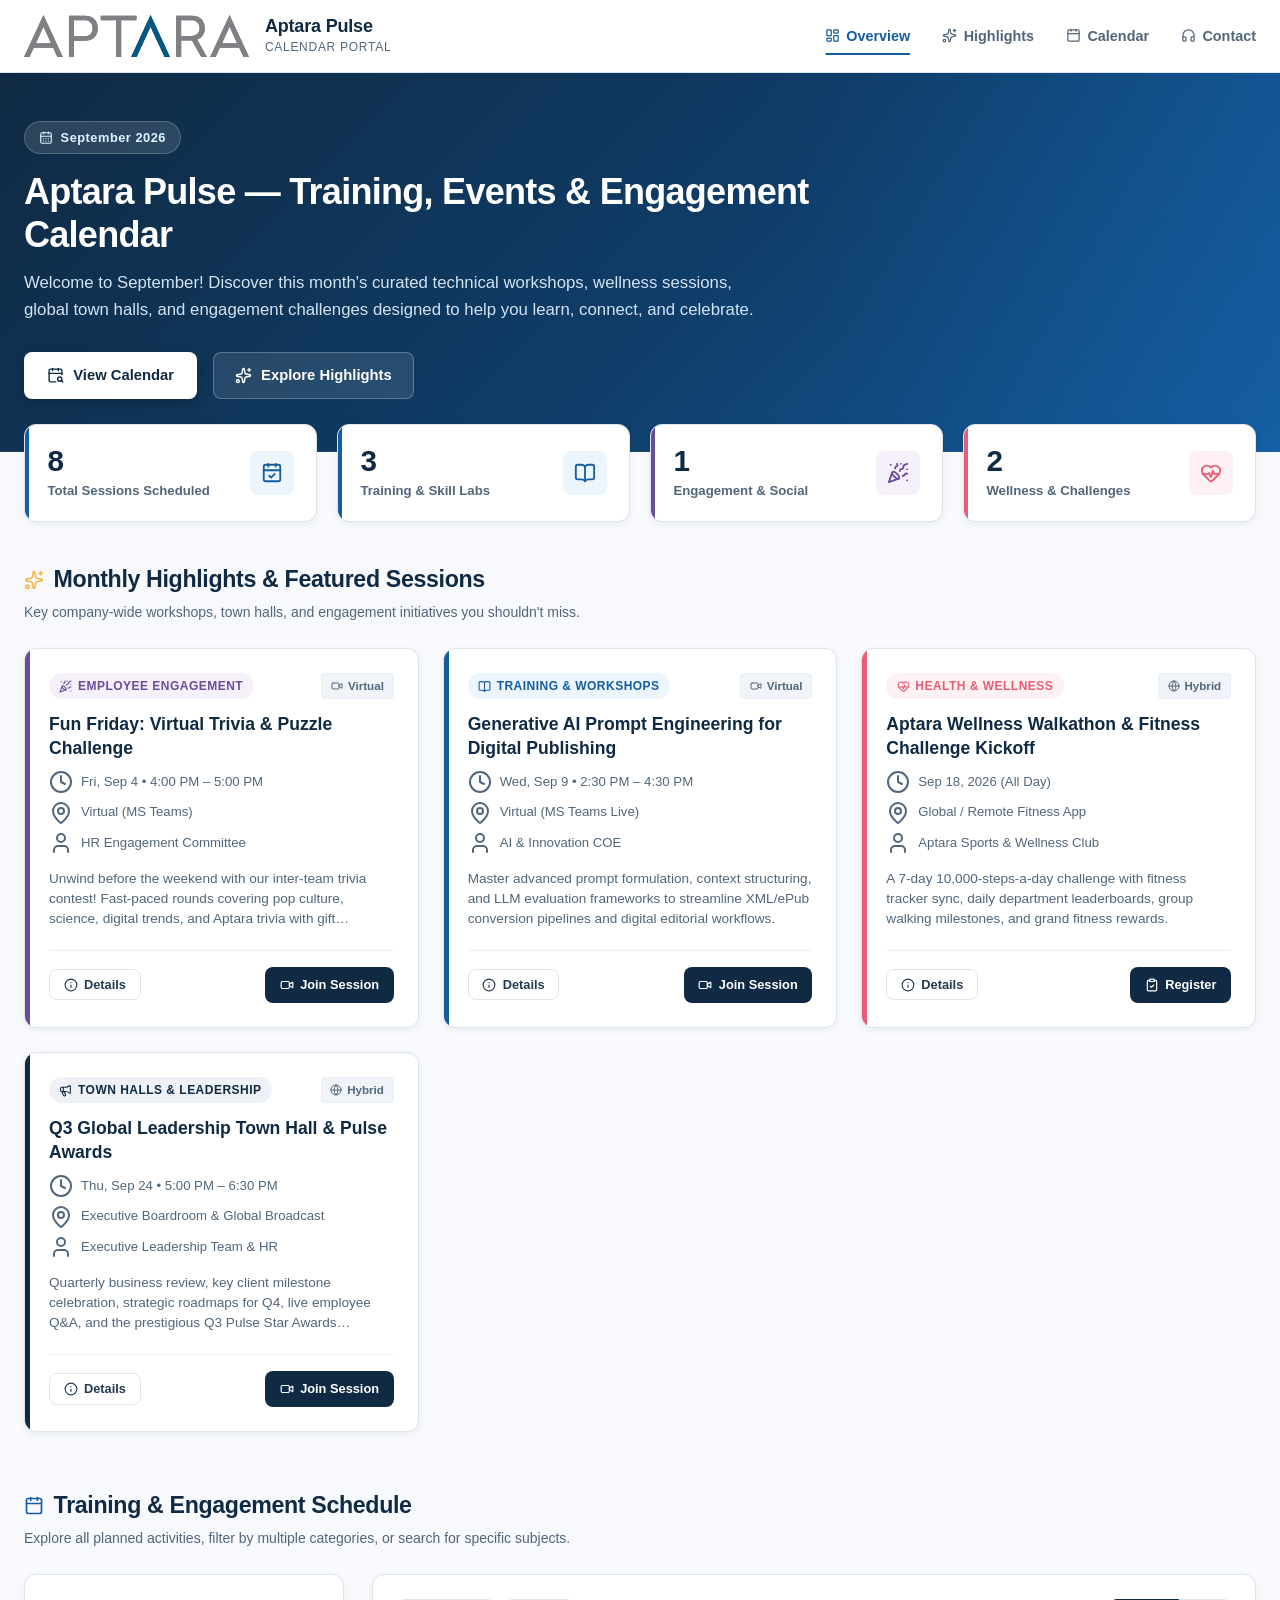
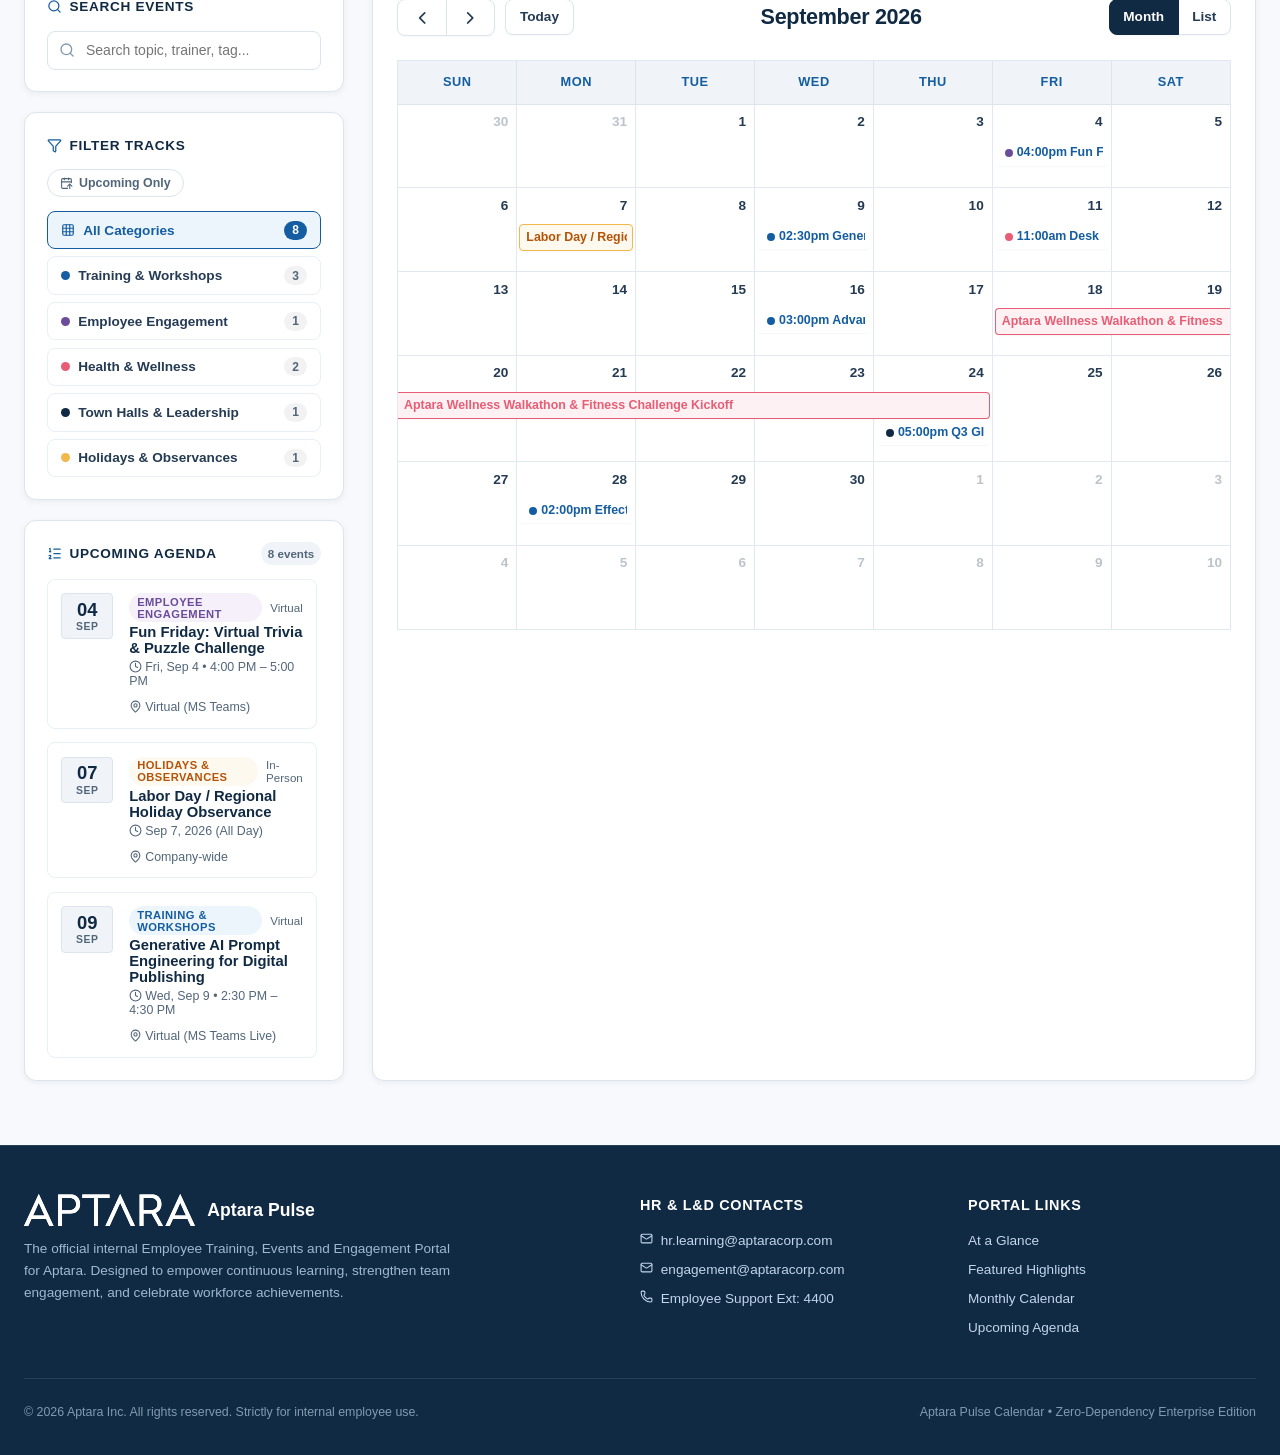
==== commit 31a6d575: "Remove HR Studio admin links from employee calendar navigation and footer" ====
--- a/employee-calendar/index.html
+++ b/employee-calendar/index.html
@@ -30,13 +30,6 @@
           <li><a href="#contact" class="nav-link"><i data-lucide="headphones" style="width: 15px; height: 15px;" aria-hidden="true"></i> Contact</a></li>
         </ul>
       </nav>
-
-      <div class="nav-actions">
-        <a href="../calendar-editor/index.html" class="btn-nav-editor" title="Open HR Management Studio" aria-label="HR Studio Administration">
-          <i data-lucide="edit-3" style="width: 14px; height: 14px;" aria-hidden="true"></i>
-          <span>HR Studio</span>
-        </a>
-      </div>
     </div>
   </header>
 
@@ -369,7 +362,7 @@
             <li><a href="#overview">At a Glance</a></li>
             <li><a href="#highlights">Featured Highlights</a></li>
             <li><a href="#calendar">Monthly Calendar</a></li>
-            <li><a href="../calendar-editor/index.html">HR Administration Studio</a></li>
+            <li><a href="#agenda">Upcoming Agenda</a></li>
           </ul>
         </div>
 
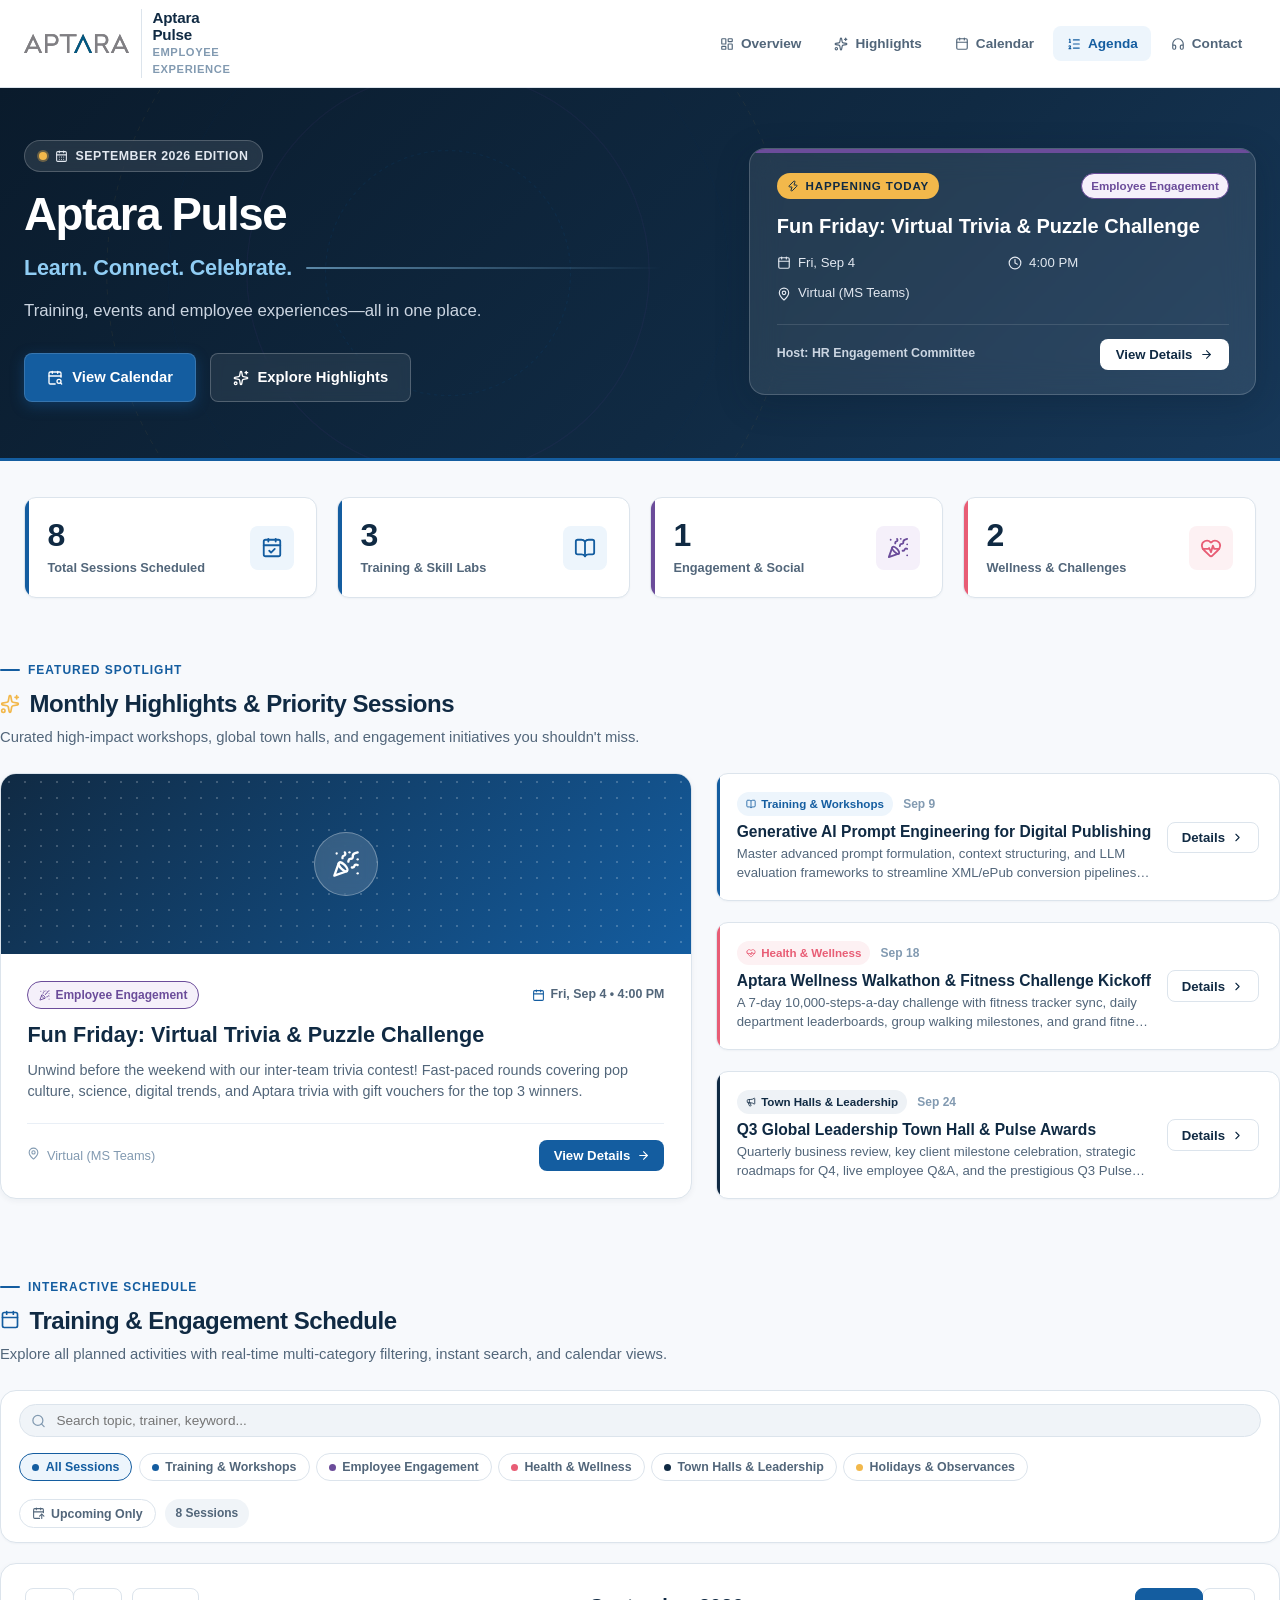
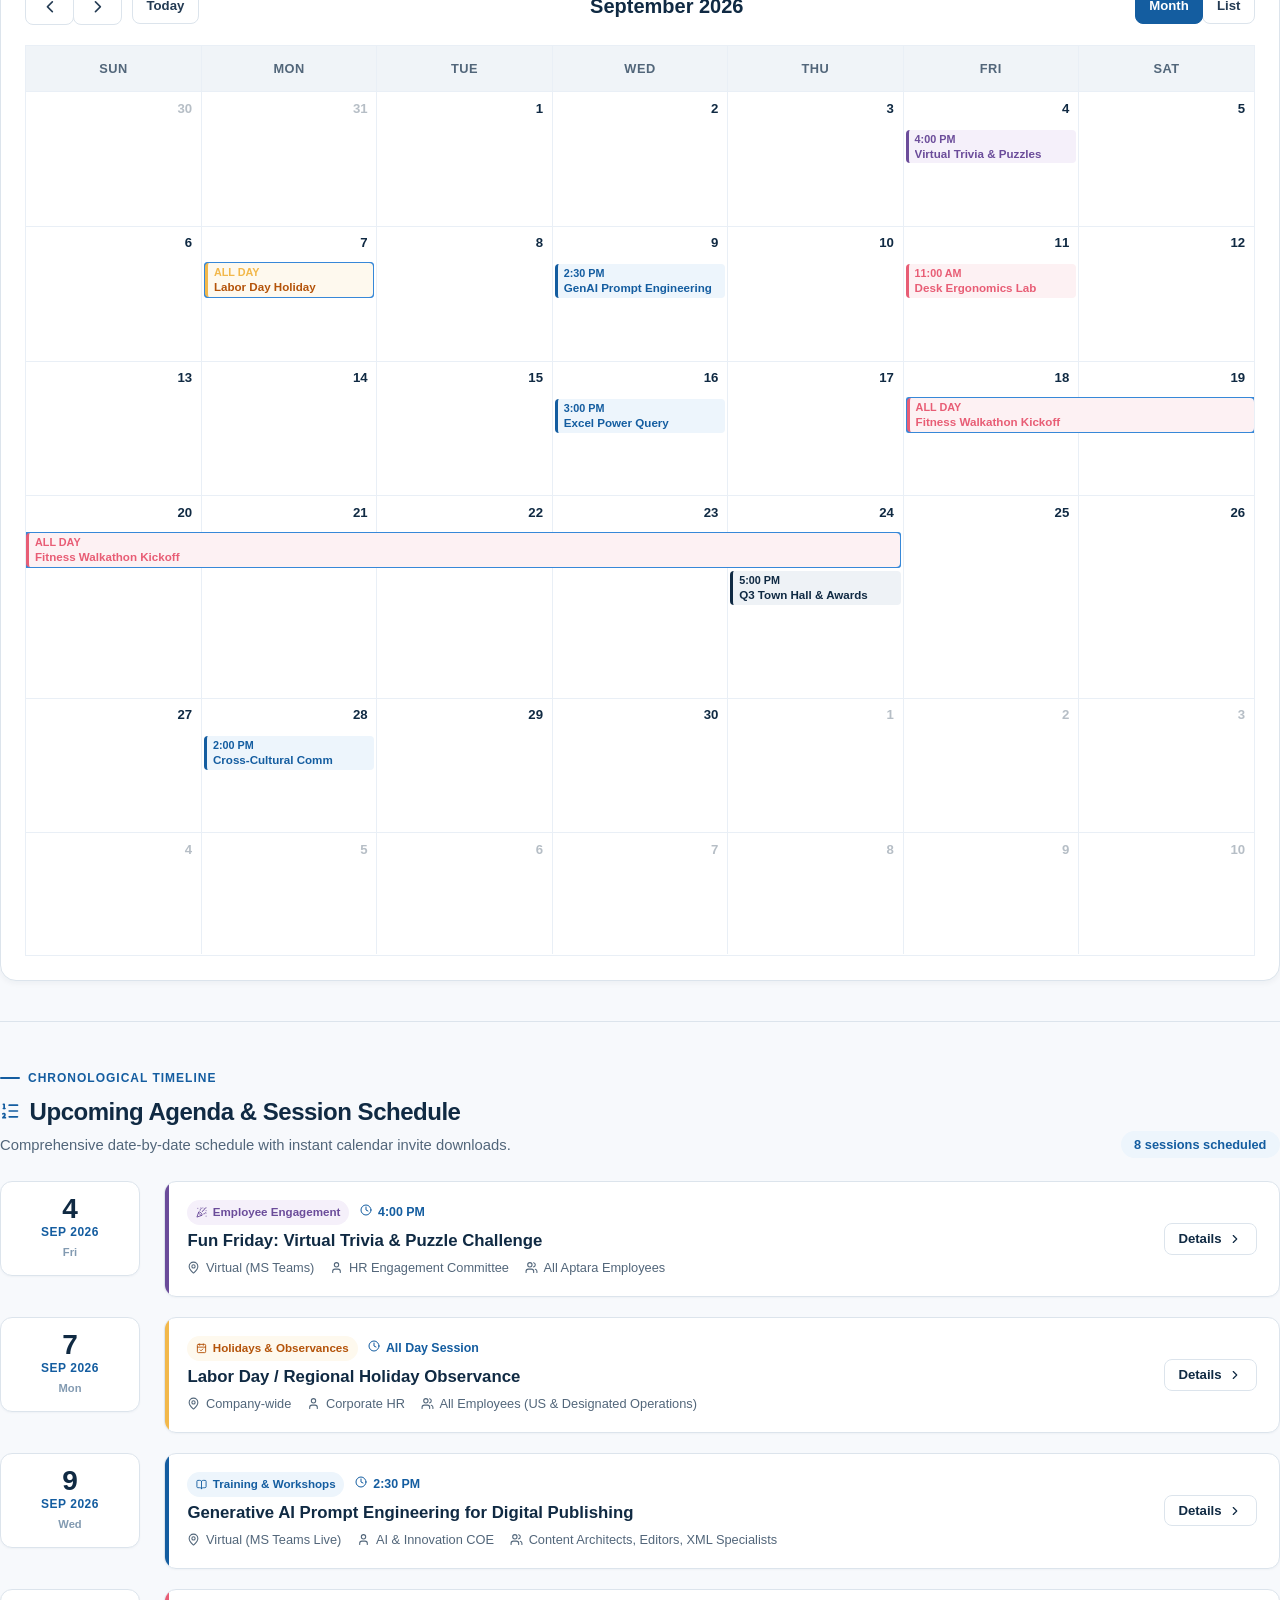
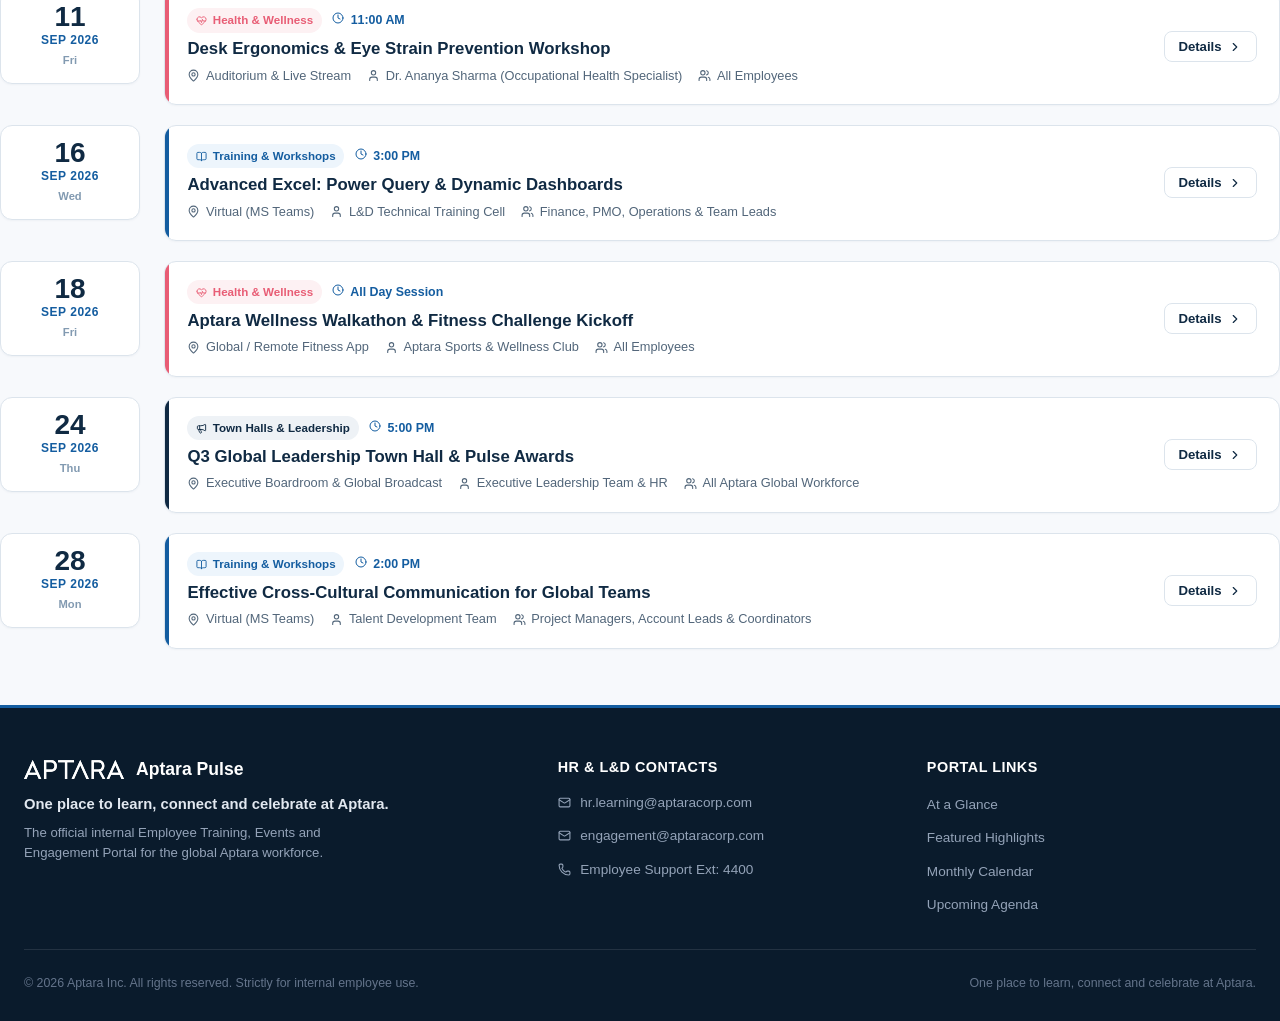
==== commit d05eb90c: "Upgrade Aptara Pulse to premium editorial employee experience" ====
--- a/employee-calendar/index.html
+++ b/employee-calendar/index.html
@@ -11,50 +11,83 @@
 </head>
 <body>
 
-  <!-- 1. Sticky Translucent Navigation -->
+  <!-- 1. Compact Sticky Translucent Navigation -->
   <header class="site-header" role="banner">
     <div class="container nav-inner">
       <a href="#overview" class="brand-block" aria-label="Aptara Pulse Home">
         <img src="assets/images/Aptara-Logo.svg" alt="Aptara Logo" class="brand-logo-img" />
         <div class="brand-text">
           <span class="brand-title">Aptara Pulse</span>
-          <span class="brand-subtitle">Calendar Portal</span>
+          <span class="brand-subtitle">Employee Experience</span>
         </div>
       </a>
 
       <nav role="navigation" aria-label="Main Navigation">
         <ul class="nav-links">
-          <li><a href="#overview" class="nav-link active"><i data-lucide="layout-dashboard" style="width: 15px; height: 15px;" aria-hidden="true"></i> Overview</a></li>
-          <li><a href="#highlights" class="nav-link"><i data-lucide="sparkles" style="width: 15px; height: 15px;" aria-hidden="true"></i> Highlights</a></li>
-          <li><a href="#calendar" class="nav-link"><i data-lucide="calendar" style="width: 15px; height: 15px;" aria-hidden="true"></i> Calendar</a></li>
-          <li><a href="#contact" class="nav-link"><i data-lucide="headphones" style="width: 15px; height: 15px;" aria-hidden="true"></i> Contact</a></li>
+          <li><a href="#overview" class="nav-link active"><i data-lucide="layout-dashboard" style="width: 14px; height: 14px;" aria-hidden="true"></i> Overview</a></li>
+          <li><a href="#highlights" class="nav-link"><i data-lucide="sparkles" style="width: 14px; height: 14px;" aria-hidden="true"></i> Highlights</a></li>
+          <li><a href="#calendar" class="nav-link"><i data-lucide="calendar" style="width: 14px; height: 14px;" aria-hidden="true"></i> Calendar</a></li>
+          <li><a href="#agenda" class="nav-link"><i data-lucide="list-ordered" style="width: 14px; height: 14px;" aria-hidden="true"></i> Agenda</a></li>
+          <li><a href="#contact" class="nav-link"><i data-lucide="headphones" style="width: 14px; height: 14px;" aria-hidden="true"></i> Contact</a></li>
         </ul>
       </nav>
     </div>
   </header>
 
-  <!-- 2. Compact Navy-to-Blue Hero -->
+  <!-- 2. Asymmetric Two-Column Hero with Restrained Aptara Pulse Motif -->
   <section class="hero-section" id="hero" aria-labelledby="hero-title">
+    
+    <!-- Concentric Pulse Rings & Editorial Line Background -->
+    <div class="hero-pulse-motif" aria-hidden="true">
+      <svg class="pulse-svg" viewBox="0 0 800 800" fill="none" xmlns="http://www.w3.org/2000/svg">
+        <circle cx="400" cy="400" r="140" stroke="rgba(20, 93, 160, 0.18)" stroke-width="1.5" stroke-dasharray="4 4" />
+        <circle cx="400" cy="400" r="230" stroke="rgba(107, 76, 154, 0.14)" stroke-width="1.5" />
+        <circle cx="400" cy="400" r="320" stroke="rgba(20, 93, 160, 0.08)" stroke-width="1" />
+        <circle cx="400" cy="400" r="390" stroke="rgba(242, 184, 75, 0.12)" stroke-width="1" stroke-dasharray="6 6" />
+      </svg>
+    </div>
+
     <div class="container">
-      <div class="hero-content">
-        <div class="hero-badge">
-          <i data-lucide="calendar-days" style="width: 14px; height: 14px;" aria-hidden="true"></i>
-          <span id="hero-month-badge">September 2026 Edition</span>
-        </div>
-        <h1 class="hero-title" id="hero-title">Aptara Pulse — Training, Events & Engagement Calendar</h1>
-        <p class="hero-message" id="hero-message">
-          Welcome to September! Discover this month's curated technical workshops, wellness sessions, global town halls, and engagement challenges designed to help you learn, connect, and celebrate.
-        </p>
-        <div class="hero-actions">
-          <a href="#calendar" class="btn-hero-primary" role="button">
-            <i data-lucide="calendar-search" style="width: 17px; height: 17px;" aria-hidden="true"></i>
-            View Calendar
-          </a>
-          <a href="#highlights" class="btn-hero-secondary" role="button">
-            <i data-lucide="sparkles" style="width: 17px; height: 17px;" aria-hidden="true"></i>
-            Explore Highlights
-          </a>
-        </div>
+      <div class="hero-grid">
+        
+        <!-- Left Side: Editorial Brand Block -->
+        <div class="hero-left">
+          <div class="hero-badge">
+            <span class="hero-badge-pulse" aria-hidden="true"></span>
+            <i data-lucide="calendar-days" style="width: 13px; height: 13px;" aria-hidden="true"></i>
+            <span id="hero-month-badge">September 2026 Edition</span>
+          </div>
+
+          <h1 class="hero-title" id="hero-title">Aptara Pulse</h1>
+          
+          <div class="hero-statement-wrap">
+            <p class="hero-statement" id="hero-statement">Learn. Connect. Celebrate.</p>
+            <div class="hero-editorial-line" aria-hidden="true"></div>
+          </div>
+
+          <p class="hero-descriptor" id="hero-message">
+            Training, events and employee experiences—all in one place.
+          </p>
+
+          <div class="hero-actions">
+            <a href="#calendar" class="btn-hero-primary" role="button">
+              <i data-lucide="calendar-search" style="width: 16px; height: 16px;" aria-hidden="true"></i>
+              View Calendar
+            </a>
+            <a href="#highlights" class="btn-hero-secondary" role="button">
+              <i data-lucide="sparkles" style="width: 16px; height: 16px;" aria-hidden="true"></i>
+              Explore Highlights
+            </a>
+          </div>
+        </div>
+
+        <!-- Right Side: Dynamic "Next Up" Event Card -->
+        <div class="hero-right">
+          <div class="next-up-wrapper" id="hero-next-up-container" aria-live="polite">
+            <!-- Rendered dynamically by app.js -->
+          </div>
+        </div>
+
       </div>
     </div>
   </section>
@@ -112,125 +145,129 @@
     </div>
   </section>
 
-  <!-- 4. Featured Events (Highlights) Section with Mobile Carousel -->
-  <section class="container" id="highlights" aria-labelledby="highlights-heading">
+  <!-- 4. Featured Events (Highlights) Section — Editorial Composition -->
+  <section class="container highlights-section" id="highlights" aria-labelledby="highlights-heading">
     <div class="section-header">
       <div class="section-title-group">
+        <div class="section-pretitle">
+          <span class="section-pretitle-line"></span>
+          <span>Featured Spotlight</span>
+        </div>
         <h2 id="highlights-heading">
           <i data-lucide="sparkles" style="width: 20px; height: 20px; color: var(--color-amber);" aria-hidden="true"></i>
-          Monthly Highlights & Featured Sessions
+          Monthly Highlights & Priority Sessions
         </h2>
-        <p>Key company-wide workshops, town halls, and engagement initiatives you shouldn't miss.</p>
-      </div>
-      
-      <!-- Mobile Carousel Prev/Next Buttons -->
-      <div class="carousel-controls" aria-label="Carousel navigation">
-        <button id="carousel-prev-btn" class="carousel-btn" aria-label="Previous featured session">
-          <i data-lucide="chevron-left" style="width: 18px; height: 18px;"></i>
-        </button>
-        <button id="carousel-next-btn" class="carousel-btn" aria-label="Next featured session">
-          <i data-lucide="chevron-right" style="width: 18px; height: 18px;"></i>
-        </button>
-      </div>
-    </div>
-
-    <!-- Dynamic Featured Cards Grid (Transforms to Carousel on Mobile) -->
-    <div class="featured-grid" id="featured-cards-grid" role="region" aria-label="Featured events list">
+        <p>Curated high-impact workshops, global town halls, and engagement initiatives you shouldn't miss.</p>
+      </div>
+    </div>
+
+    <!-- Editorial Featured Composition: 1 Primary Card (50%) + 3 Secondary Cards -->
+    <div class="featured-editorial-grid" id="featured-cards-grid" role="region" aria-label="Featured events showcase">
       <!-- Populated dynamically by app.js from calendar-data.js -->
     </div>
   </section>
 
-  <!-- 5. Interactive Monthly Calendar & Agenda Workspace -->
-  <section class="container" id="calendar" aria-labelledby="calendar-heading">
+  <!-- 5. Full-Width Interactive Monthly Calendar with Horizontal Filter Toolbar -->
+  <section class="container calendar-section" id="calendar" aria-labelledby="calendar-heading">
     <div class="section-header">
       <div class="section-title-group">
+        <div class="section-pretitle">
+          <span class="section-pretitle-line"></span>
+          <span>Interactive Schedule</span>
+        </div>
         <h2 id="calendar-heading">
           <i data-lucide="calendar" style="width: 20px; height: 20px; color: var(--color-blue);" aria-hidden="true"></i>
           Training & Engagement Schedule
         </h2>
-        <p>Explore all planned activities, filter by multiple categories, or search for specific subjects.</p>
-      </div>
-    </div>
-
-    <div class="calendar-workspace">
+        <p>Explore all planned activities with real-time multi-category filtering, instant search, and calendar views.</p>
+      </div>
+    </div>
+
+    <!-- Compact Horizontal Filter Toolbar -->
+    <div class="calendar-toolbar-box" id="calendar-toolbar" role="search" aria-label="Event search and filter toolbar">
       
-      <!-- Left Column: Search & Multi-Category Filter Controls -->
-      <aside class="workspace-sidebar" role="search" aria-label="Event search and filters">
-        
-        <!-- Search Box -->
-        <div class="control-panel">
-          <h3 class="panel-heading">
-            <i data-lucide="search" style="width: 15px; height: 15px; color: var(--color-blue);" aria-hidden="true"></i>
-            Search Events
-          </h3>
-          <div class="search-box">
-            <i data-lucide="search" class="search-icon-inside" aria-hidden="true"></i>
-            <input type="text" id="event-search-input" class="search-input" placeholder="Search topic, trainer, tag..." aria-label="Search events" />
-          </div>
-        </div>
-
-        <!-- Multi-Category Filter Chips Panel -->
-        <div class="control-panel">
-          <div class="filter-quick-bar">
-            <h3 class="panel-heading" style="margin-bottom: 0;">
-              <i data-lucide="filter" style="width: 15px; height: 15px; color: var(--color-blue);" aria-hidden="true"></i>
-              Filter Tracks
-            </h3>
-            <button id="btn-clear-filters" class="btn-clear-filters" title="Reset all search and category filters" style="display: none;">
-              <i data-lucide="rotate-ccw" style="width: 12px; height: 12px;"></i>
-              Clear All
-            </button>
-          </div>
-
-          <!-- Quick Toggle: Upcoming Only -->
-          <div style="margin-bottom: 0.85rem;">
-            <button id="toggle-upcoming-btn" class="toggle-chip" aria-pressed="false">
-              <i data-lucide="calendar-arrow-up" style="width: 13px; height: 13px;"></i>
-              Upcoming Only
-            </button>
-          </div>
-
-          <!-- Category Filter Stack -->
-          <div id="category-filters-container" class="filter-pills-stack" role="group" aria-label="Category filters">
-            <!-- Filter buttons rendered dynamically -->
-          </div>
-        </div>
-
-        <!-- Upcoming Agenda Box -->
-        <div class="control-panel agenda-card">
-          <div style="display: flex; align-items: center; justify-content: space-between; margin-bottom: 0.85rem;">
-            <h3 class="panel-heading" style="margin-bottom: 0;">
-              <i data-lucide="list-ordered" style="width: 15px; height: 15px; color: var(--color-blue);" aria-hidden="true"></i>
-              Upcoming Agenda
-            </h3>
-            <span id="agenda-count-badge" style="font-size: 0.725rem; font-weight: 700; color: var(--color-text-secondary); background: var(--color-surface-subtle); padding: 0.15rem 0.45rem; border-radius: var(--radius-pill);">0 events</span>
-          </div>
-          <div id="agenda-items-container" class="agenda-list" role="list">
-            <!-- Populated dynamically -->
-          </div>
-        </div>
-
-      </aside>
-
-      <!-- Right Column: FullCalendar Mount & Empty State Overlay -->
-      <main class="calendar-card" aria-label="Interactive Calendar View">
-        <div id="filter-progress-bar" class="filter-progress-bar" aria-hidden="true"></div>
-        <div id="fullcalendar-mount"></div>
-        
-        <!-- Empty State Container (Displayed when no events match filters) -->
-        <div id="calendar-empty-state" class="empty-state-box" style="display: none;">
-          <div class="empty-state-icon">
-            <i data-lucide="calendar-x" style="width: 24px; height: 24px;"></i>
-          </div>
-          <h4 class="empty-state-title">No Matching Events Found</h4>
-          <p class="empty-state-desc">We couldn't find any events matching your selected categories or search terms. Try loosening your filter criteria.</p>
-          <button id="btn-empty-reset" class="btn-card-action btn-card-primary">
-            <i data-lucide="rotate-ccw" style="width: 14px; height: 14px;"></i>
-            Reset All Filters
-          </button>
-        </div>
-      </main>
-
+      <!-- Search Box with Clear Icon -->
+      <div class="toolbar-search-wrapper">
+        <i data-lucide="search" class="toolbar-search-icon" aria-hidden="true"></i>
+        <input 
+          type="text" 
+          id="event-search-input" 
+          class="toolbar-search-input" 
+          placeholder="Search topic, trainer, keyword..." 
+          aria-label="Search events" 
+        />
+        <button id="btn-search-clear" class="toolbar-search-clear" aria-label="Clear search query" style="display: none;">
+          <i data-lucide="x" style="width: 14px; height: 14px;"></i>
+        </button>
+      </div>
+
+      <!-- Category Filter Chips -->
+      <div class="toolbar-filters-scroll" id="category-filters-container" role="group" aria-label="Category filter chips">
+        <!-- Category buttons rendered dynamically -->
+      </div>
+
+      <!-- Quick Toggles & Reset -->
+      <div class="toolbar-actions">
+        <button id="toggle-upcoming-btn" class="toolbar-toggle-chip" aria-pressed="false" title="Show only upcoming events">
+          <i data-lucide="calendar-arrow-up" style="width: 13px; height: 13px;"></i>
+          <span>Upcoming Only</span>
+        </button>
+
+        <button id="btn-clear-filters" class="toolbar-clear-btn" title="Reset all filters and search" style="display: none;">
+          <i data-lucide="rotate-ccw" style="width: 12px; height: 12px;"></i>
+          <span>Clear All</span>
+        </button>
+
+        <!-- Live Results Counter Badge -->
+        <span id="search-result-counter" class="toolbar-counter-badge" aria-live="polite">8 Sessions</span>
+      </div>
+
+    </div>
+
+    <!-- Full-Width Calendar Card -->
+    <div class="calendar-fullwidth-card" aria-label="Interactive Calendar View">
+      <div id="filter-progress-bar" class="filter-progress-bar" aria-hidden="true"></div>
+      <div id="fullcalendar-mount"></div>
+      
+      <!-- Empty State Container -->
+      <div id="calendar-empty-state" class="empty-state-box" style="display: none;">
+        <div class="empty-state-motif" aria-hidden="true">
+          <div class="empty-pulse-ring"></div>
+          <i data-lucide="calendar-x" style="width: 28px; height: 28px;"></i>
+        </div>
+        <h4 class="empty-state-title">No Matching Events Found</h4>
+        <p class="empty-state-desc">We couldn't find any events matching your selected categories or search terms. Try loosening your filter criteria.</p>
+        <button id="btn-empty-reset" class="btn-card-action btn-card-primary">
+          <i data-lucide="rotate-ccw" style="width: 14px; height: 14px;"></i>
+          Reset All Filters
+        </button>
+      </div>
+    </div>
+  </section>
+
+  <!-- 6. Full-Width Chronological Upcoming Agenda Timeline -->
+  <section class="container agenda-section" id="agenda" aria-labelledby="agenda-heading">
+    <div class="section-header">
+      <div class="section-title-group">
+        <div class="section-pretitle">
+          <span class="section-pretitle-line"></span>
+          <span>Chronological Timeline</span>
+        </div>
+        <h2 id="agenda-heading">
+          <i data-lucide="list-ordered" style="width: 20px; height: 20px; color: var(--color-blue);" aria-hidden="true"></i>
+          Upcoming Agenda & Session Schedule
+        </h2>
+        <p>Comprehensive date-by-date schedule with instant calendar invite downloads.</p>
+      </div>
+
+      <div class="agenda-header-meta">
+        <span id="agenda-count-badge" class="agenda-counter-pill">8 events scheduled</span>
+      </div>
+    </div>
+
+    <!-- Full-Width Timeline Container -->
+    <div class="agenda-timeline-wrapper" id="agenda-timeline-container" role="list" aria-label="Chronological event list">
+      <!-- Injected dynamically by app.js -->
     </div>
   </section>
 
@@ -238,8 +275,10 @@
   <div id="event-modal-overlay" class="modal-overlay" role="dialog" aria-modal="true" aria-labelledby="modal-title">
     <div class="modal-container" id="modal-focus-container" tabindex="-1">
       
+      <!-- Modal Header with Restrained Brand Motif -->
       <div class="modal-header-bar">
-        <div>
+        <div class="modal-header-motif" aria-hidden="true"></div>
+        <div class="modal-header-content">
           <span id="modal-cat-badge" class="category-tag" style="margin-bottom: 0.4rem; display: inline-flex;">Category</span>
           <h3 id="modal-title" style="font-size: 1.25rem; font-weight: 800; color: var(--color-navy); line-height: 1.3;">Session Title</h3>
         </div>
@@ -285,7 +324,7 @@
         </div>
 
         <div class="modal-desc-box" id="modal-desc-container">
-          <strong style="display: block; font-size: 0.775rem; text-transform: uppercase; color: var(--color-text-muted); margin-bottom: 0.35rem;">Overview & Agenda</strong>
+          <strong style="display: block; font-size: 0.775rem; text-transform: uppercase; color: var(--color-text-muted); margin-bottom: 0.35rem; letter-spacing: 0.5px;">Overview & Agenda</strong>
           <p id="modal-description-val">Event description details will appear here.</p>
         </div>
 
@@ -338,12 +377,15 @@
       <div class="footer-grid">
         
         <div class="footer-brand">
-          <div style="display: flex; align-items: center; gap: 0.75rem; margin-bottom: 0.75rem;">
-            <img src="assets/images/Aptara-Logo-Reverse.svg" alt="Aptara Logo" style="height: 32px; width: auto;" />
-            <span style="font-weight: 800; font-size: 1.1rem; color: #FFFFFF;">Aptara Pulse</span>
-          </div>
-          <p>
-            The official internal Employee Training, Events and Engagement Portal for Aptara. Designed to empower continuous learning, strengthen team engagement, and celebrate workforce achievements.
+          <div class="footer-brand-lockup">
+            <img src="assets/images/Aptara-Logo-Reverse.svg" alt="Aptara Logo" class="footer-logo-img" />
+            <span class="footer-brand-title">Aptara Pulse</span>
+          </div>
+          <p class="footer-tagline">
+            One place to learn, connect and celebrate at Aptara.
+          </p>
+          <p class="footer-desc">
+            The official internal Employee Training, Events and Engagement Portal for the global Aptara workforce.
           </p>
         </div>
 
@@ -370,7 +412,7 @@
 
       <div class="footer-bottom">
         <p>&copy; 2026 Aptara Inc. All rights reserved. Strictly for internal employee use.</p>
-        <p>Aptara Pulse Calendar • Zero-Dependency Enterprise Edition</p>
+        <p>One place to learn, connect and celebrate at Aptara.</p>
       </div>
     </div>
   </footer>
--- a/employee-calendar/assets/css/styles.css
+++ b/employee-calendar/assets/css/styles.css
@@ -1,13 +1,17 @@
 /* ==========================================================================
-   Aptara Pulse Calendar - Design System & Stylesheet
+   Aptara Pulse Calendar - Design System & Stylesheet (V2.0 Editorial Edition)
    Corporate Palette: Navy #102A43 | Blue #145DA0 | Purple #6B4C9A | Coral #E85D75 | Amber #F2B84B
    ========================================================================== */
 
 :root {
   /* Brand Core Palette */
   --color-navy: #102A43;
+  --color-navy-dark: #0A1B2C;
+  --color-navy-light: #243B53;
   --color-blue: #145DA0;
+  --color-blue-light: #2E86DE;
   --color-purple: #6B4C9A;
+  --color-purple-light: #9B72CF;
   --color-coral: #E85D75;
   --color-amber: #F2B84B;
   
@@ -19,7 +23,7 @@
   --color-border: #DCE4EC;
   --color-border-subtle: #E9EFF6;
 
-  /* Typography */
+  /* Typography Colors */
   --color-text-main: #243B53;
   --color-text-secondary: #52667A;
   --color-text-muted: #829AB1;
@@ -46,22 +50,24 @@
   --cat-holiday-bg: #FEF9EE;
   --cat-holiday-border: #F2B84B;
 
-  /* Typography & Sizing */
+  /* Typography Fonts */
   --font-sans: -apple-system, BlinkMacSystemFont, "Segoe UI", Roboto, "Helvetica Neue", Arial, sans-serif;
   --font-display: -apple-system, BlinkMacSystemFont, "Segoe UI", Roboto, sans-serif;
 
   /* Elevation / Shadows */
   --shadow-xs: 0 1px 2px rgba(16, 42, 67, 0.04);
-  --shadow-sm: 0 2px 6px rgba(16, 42, 67, 0.06);
-  --shadow-md: 0 4px 14px rgba(16, 42, 67, 0.08);
-  --shadow-lg: 0 10px 25px rgba(16, 42, 67, 0.1);
-  --shadow-xl: 0 20px 35px -5px rgba(16, 42, 67, 0.14);
+  --shadow-sm: 0 2px 6px rgba(16, 42, 67, 0.05);
+  --shadow-md: 0 4px 14px rgba(16, 42, 67, 0.07);
+  --shadow-lg: 0 10px 25px rgba(16, 42, 67, 0.09);
+  --shadow-xl: 0 20px 35px -5px rgba(16, 42, 67, 0.12);
+  --shadow-glass: 0 8px 32px rgba(10, 27, 44, 0.25);
 
   /* Radius */
   --radius-xs: 4px;
   --radius-sm: 8px;
   --radius-md: 12px;
   --radius-lg: 16px;
+  --radius-xl: 20px;
   --radius-pill: 9999px;
 
   /* Layout Widths */
@@ -129,301 +135,441 @@
   padding-right: 1.5rem;
 }
 
+/* Section Header Typography */
+.section-header {
+  display: flex;
+  align-items: flex-end;
+  justify-content: space-between;
+  margin-bottom: 1.5rem;
+  gap: 1rem;
+}
+
+.section-title-group {
+  max-width: 800px;
+}
+
+.section-pretitle {
+  display: inline-flex;
+  align-items: center;
+  gap: 0.5rem;
+  font-size: 0.75rem;
+  font-weight: 700;
+  text-transform: uppercase;
+  letter-spacing: 1px;
+  color: var(--color-blue);
+  margin-bottom: 0.35rem;
+}
+
+.section-pretitle-line {
+  display: inline-block;
+  width: 20px;
+  height: 2px;
+  background: var(--color-blue);
+  border-radius: var(--radius-pill);
+}
+
+.section-header h2 {
+  font-size: 1.5rem;
+  font-weight: 800;
+  color: var(--color-navy);
+  letter-spacing: -0.02em;
+  display: flex;
+  align-items: center;
+  gap: 0.6rem;
+}
+
+.section-header p {
+  color: var(--color-text-secondary);
+  font-size: 0.925rem;
+  margin-top: 0.25rem;
+}
+
 /* ==========================================================================
-   1. Sticky Translucent Navigation & Animated Underline
+   1. Compact Sticky Translucent Navigation
    ========================================================================== */
 .site-header {
   position: sticky;
   top: 0;
   z-index: 1000;
-  background: rgba(255, 255, 255, 0.92);
+  background: rgba(255, 255, 255, 0.94);
   backdrop-filter: blur(14px);
   -webkit-backdrop-filter: blur(14px);
   border-bottom: 1px solid var(--color-border);
-  transition: box-shadow 0.2s ease;
+  transition: box-shadow 0.2s ease, padding 0.2s ease;
+  padding: 0.55rem 0;
 }
 
 .site-header.scrolled {
   box-shadow: var(--shadow-sm);
+  padding: 0.45rem 0;
 }
 
 .nav-inner {
   display: flex;
   align-items: center;
   justify-content: space-between;
-  height: 72px;
 }
 
 .brand-block {
   display: flex;
   align-items: center;
-  gap: 1rem;
+  gap: 0.75rem;
   text-decoration: none;
-  transition: transform 0.2s ease;
-}
-
-.brand-block:hover {
-  transform: translateY(-1px);
 }
 
 .brand-logo-img {
-  height: 42px;
-  width: auto;
+  max-width: 105px;
+  height: auto;
+  object-fit: contain;
 }
 
 .brand-text {
   display: flex;
   flex-direction: column;
+  border-left: 1.5px solid var(--color-border);
+  padding-left: 0.65rem;
 }
 
 .brand-title {
-  font-size: 1.125rem;
-  font-weight: 700;
+  font-size: 0.95rem;
+  font-weight: 800;
   color: var(--color-navy);
+  line-height: 1.15;
   letter-spacing: -0.01em;
-  line-height: 1.2;
 }
 
 .brand-subtitle {
-  font-size: 0.75rem;
-  font-weight: 500;
-  color: var(--color-text-secondary);
+  font-size: 0.7rem;
+  font-weight: 600;
+  color: var(--color-text-muted);
   text-transform: uppercase;
-  letter-spacing: 0.06em;
+  letter-spacing: 0.6px;
 }
 
 .nav-links {
   display: flex;
-  align-items: center;
-  gap: 2rem;
   list-style: none;
+  gap: 0.35rem;
+  align-items: center;
 }
 
 .nav-link {
-  font-size: 0.9rem;
+  display: inline-flex;
+  align-items: center;
+  gap: 0.45rem;
+  padding: 0.45rem 0.85rem;
+  font-size: 0.85rem;
   font-weight: 600;
   color: var(--color-text-secondary);
-  position: relative;
-  padding: 0.5rem 0;
-  display: inline-flex;
-  align-items: center;
-  gap: 0.4rem;
-  transition: color 0.18s ease;
-}
-
-.nav-link i {
-  transition: transform 0.18s cubic-bezier(0.16, 1, 0.3, 1);
-}
-
-.nav-link:hover i {
-  transform: translateY(-1px);
-}
-
-.nav-link:hover,
+  border-radius: var(--radius-sm);
+  transition: var(--transition-smooth);
+}
+
+.nav-link:hover {
+  color: var(--color-blue);
+  background: var(--color-surface-subtle);
+}
+
 .nav-link.active {
   color: var(--color-blue);
-}
-
-/* Animated Navigation Underline */
-.nav-link::after {
-  content: '';
+  background: #EDF5FC;
+  font-weight: 700;
+}
+
+/* ==========================================================================
+   2. Asymmetric Two-Column Hero with Restrained Brand Motif
+   ========================================================================== */
+.hero-section {
+  position: relative;
+  background: linear-gradient(135deg, var(--color-navy-dark) 0%, var(--color-navy) 60%, #173859 100%);
+  color: var(--color-text-inverse);
+  padding: 3.25rem 0 3.5rem 0;
+  overflow: hidden;
+  border-bottom: 3px solid var(--color-blue);
+}
+
+.hero-pulse-motif {
   position: absolute;
-  bottom: 0;
-  left: 50%;
-  transform: translateX(-50%);
-  width: 0;
+  top: 50%;
+  left: 35%;
+  transform: translate(-50%, -50%);
+  width: 700px;
+  height: 700px;
+  pointer-events: none;
+  opacity: 0.65;
+  z-index: 1;
+}
+
+.pulse-svg {
+  width: 100%;
+  height: 100%;
+}
+
+.hero-grid {
+  position: relative;
+  z-index: 2;
+  display: grid;
+  grid-template-columns: 1.15fr 0.85fr;
+  gap: 2.5rem;
+  align-items: center;
+}
+
+/* Hero Left Column */
+.hero-left {
+  max-width: 640px;
+}
+
+.hero-badge {
+  display: inline-flex;
+  align-items: center;
+  gap: 0.5rem;
+  background: rgba(255, 255, 255, 0.1);
+  border: 1px solid rgba(255, 255, 255, 0.2);
+  backdrop-filter: blur(8px);
+  -webkit-backdrop-filter: blur(8px);
+  padding: 0.35rem 0.85rem;
+  border-radius: var(--radius-pill);
+  font-size: 0.775rem;
+  font-weight: 700;
+  letter-spacing: 0.5px;
+  text-transform: uppercase;
+  color: #E2E8F0;
+  margin-bottom: 1.1rem;
+}
+
+.hero-badge-pulse {
+  width: 8px;
+  height: 8px;
+  background-color: var(--color-amber);
+  border-radius: 50%;
+  display: inline-block;
+  box-shadow: 0 0 0 2px rgba(242, 184, 75, 0.35);
+}
+
+.hero-title {
+  font-size: 2.85rem;
+  font-weight: 900;
+  line-height: 1.1;
+  letter-spacing: -0.03em;
+  color: #FFFFFF;
+  margin-bottom: 0.65rem;
+}
+
+.hero-statement-wrap {
+  display: flex;
+  align-items: center;
+  gap: 0.85rem;
+  margin-bottom: 0.85rem;
+}
+
+.hero-statement {
+  font-size: 1.35rem;
+  font-weight: 700;
+  color: #90CDF4;
+  letter-spacing: -0.01em;
+}
+
+.hero-editorial-line {
+  flex: 1;
   height: 2px;
+  background: linear-gradient(90deg, rgba(144, 205, 244, 0.6) 0%, rgba(107, 76, 154, 0) 100%);
+  border-radius: var(--radius-pill);
+}
+
+.hero-descriptor {
+  font-size: 1.05rem;
+  line-height: 1.55;
+  color: #CBD5E1;
+  margin-bottom: 1.85rem;
+  max-width: 540px;
+}
+
+.hero-actions {
+  display: flex;
+  gap: 0.85rem;
+  flex-wrap: wrap;
+}
+
+.btn-hero-primary {
+  display: inline-flex;
+  align-items: center;
+  gap: 0.55rem;
   background: var(--color-blue);
-  border-radius: 2px;
-  transition: width 0.22s cubic-bezier(0.16, 1, 0.3, 1);
-}
-
-.nav-link:hover::after,
-.nav-link.active::after {
+  color: #FFFFFF;
+  font-size: 0.925rem;
+  font-weight: 700;
+  padding: 0.75rem 1.4rem;
+  border-radius: var(--radius-sm);
+  border: 1px solid rgba(255, 255, 255, 0.15);
+  box-shadow: 0 4px 14px rgba(20, 93, 160, 0.4);
+  transition: var(--transition-smooth);
+}
+
+.btn-hero-primary:hover {
+  background: var(--color-blue-light);
+  color: #FFFFFF;
+  transform: translateY(-2px);
+  box-shadow: 0 6px 18px rgba(20, 93, 160, 0.5);
+}
+
+.btn-hero-secondary {
+  display: inline-flex;
+  align-items: center;
+  gap: 0.55rem;
+  background: rgba(255, 255, 255, 0.08);
+  color: #FFFFFF;
+  font-size: 0.925rem;
+  font-weight: 600;
+  padding: 0.75rem 1.35rem;
+  border-radius: var(--radius-sm);
+  border: 1px solid rgba(255, 255, 255, 0.22);
+  backdrop-filter: blur(6px);
+  transition: var(--transition-smooth);
+}
+
+.btn-hero-secondary:hover {
+  background: rgba(255, 255, 255, 0.16);
+  color: #FFFFFF;
+  transform: translateY(-2px);
+}
+
+/* Hero Right Column: Dynamic Next Up Card */
+.next-up-wrapper {
   width: 100%;
 }
 
-.nav-actions {
-  display: flex;
-  align-items: center;
-  gap: 0.75rem;
-}
-
-.btn-nav-editor {
+.next-up-card {
+  background: rgba(255, 255, 255, 0.09);
+  backdrop-filter: blur(16px);
+  -webkit-backdrop-filter: blur(16px);
+  border: 1px solid rgba(255, 255, 255, 0.18);
+  border-radius: var(--radius-lg);
+  padding: 1.5rem 1.65rem;
+  box-shadow: var(--shadow-glass);
+  position: relative;
+  overflow: hidden;
+  transition: var(--transition-smooth);
+}
+
+.next-up-card::before {
+  content: "";
+  position: absolute;
+  top: 0;
+  left: 0;
+  right: 0;
+  height: 4px;
+  background: var(--next-up-accent, var(--color-blue));
+}
+
+.next-up-card:hover {
+  border-color: rgba(255, 255, 255, 0.3);
+  transform: translateY(-2px);
+}
+
+.next-up-header {
+  display: flex;
+  align-items: center;
+  justify-content: space-between;
+  margin-bottom: 0.85rem;
+}
+
+.next-up-status-badge {
   display: inline-flex;
   align-items: center;
+  gap: 0.4rem;
+  font-size: 0.725rem;
+  font-weight: 800;
+  text-transform: uppercase;
+  letter-spacing: 0.8px;
+  padding: 0.25rem 0.65rem;
+  border-radius: var(--radius-pill);
+  background: rgba(255, 255, 255, 0.15);
+  color: #FFFFFF;
+}
+
+.next-up-status-badge.today {
+  background: var(--color-amber);
+  color: var(--color-navy);
+  animation: pulse-once 1.2s ease-out 1;
+}
+
+@keyframes pulse-once {
+  0% { transform: scale(0.92); box-shadow: 0 0 0 0 rgba(242, 184, 75, 0.7); }
+  50% { transform: scale(1.05); box-shadow: 0 0 0 8px rgba(242, 184, 75, 0); }
+  100% { transform: scale(1); box-shadow: 0 0 0 0 rgba(242, 184, 75, 0); }
+}
+
+.next-up-category-tag {
+  font-size: 0.725rem;
+  font-weight: 700;
+  padding: 0.2rem 0.55rem;
+  border-radius: var(--radius-pill);
+  background: var(--next-up-bg, rgba(20, 93, 160, 0.2));
+  color: var(--next-up-color, #90CDF4);
+  border: 1px solid var(--next-up-border, rgba(20, 93, 160, 0.4));
+}
+
+.next-up-title {
+  font-size: 1.25rem;
+  font-weight: 800;
+  color: #FFFFFF;
+  line-height: 1.3;
+  margin-bottom: 0.85rem;
+}
+
+.next-up-meta-grid {
+  display: grid;
+  grid-template-columns: 1fr 1fr;
+  gap: 0.65rem;
+  margin-bottom: 1.25rem;
+}
+
+.next-up-meta-item {
+  display: flex;
+  align-items: center;
   gap: 0.45rem;
-  padding: 0.45rem 0.95rem;
   font-size: 0.825rem;
-  font-weight: 600;
+  color: #E2E8F0;
+}
+
+.next-up-meta-item i {
+  color: var(--color-amber);
+  flex-shrink: 0;
+}
+
+.next-up-footer {
+  display: flex;
+  align-items: center;
+  justify-content: space-between;
+  padding-top: 0.85rem;
+  border-top: 1px solid rgba(255, 255, 255, 0.12);
+}
+
+.btn-next-up-action {
+  display: inline-flex;
+  align-items: center;
+  gap: 0.45rem;
+  background: #FFFFFF;
   color: var(--color-navy);
-  background: var(--color-surface-subtle);
-  border: 1px solid var(--color-border);
+  font-size: 0.825rem;
+  font-weight: 700;
+  padding: 0.5rem 1rem;
   border-radius: var(--radius-sm);
-  transition: var(--transition-smooth);
-}
-
-.btn-nav-editor i {
-  transition: transform 0.18s ease;
-}
-
-.btn-nav-editor:hover {
-  background: #E2E8F0;
-  color: var(--color-navy);
-  border-color: #CBD5E1;
-  transform: translateY(-1px);
-}
-
-.btn-nav-editor:hover i {
-  transform: rotate(-10deg);
-}
-
-.mobile-menu-toggle {
-  display: none;
-  background: none;
   border: none;
   cursor: pointer;
-  padding: 0.4rem;
-  color: var(--color-navy);
+  transition: var(--transition-smooth);
+}
+
+.btn-next-up-action:hover {
+  background: #F0F4F8;
+  transform: translateX(2px);
 }
 
 /* ==========================================================================
-   2. Compact Navy-to-Blue Hero & Gentle Entrance
-   ========================================================================== */
-.hero-section {
-  background: linear-gradient(135deg, var(--color-navy) 0%, #0F3D69 55%, var(--color-blue) 100%);
-  color: var(--color-text-inverse);
-  padding: 3rem 0 3.25rem 0;
-  position: relative;
-  overflow: hidden;
-  border-bottom: 1px solid rgba(255, 255, 255, 0.1);
-}
-
-.hero-section::before {
-  content: '';
-  position: absolute;
-  top: 0;
-  right: 0;
-  width: 50%;
-  height: 100%;
-  background: radial-gradient(circle at top right, rgba(30, 144, 255, 0.12), transparent 70%);
-  pointer-events: none;
-}
-
-.hero-content {
-  position: relative;
-  z-index: 2;
-  max-width: 820px;
-}
-
-.hero-badge {
-  display: inline-flex;
-  align-items: center;
-  gap: 0.5rem;
-  padding: 0.35rem 0.85rem;
-  background: rgba(255, 255, 255, 0.12);
-  border: 1px solid rgba(255, 255, 255, 0.2);
-  border-radius: var(--radius-pill);
-  font-size: 0.8rem;
-  font-weight: 600;
-  letter-spacing: 0.04em;
-  color: #E0F2FE;
-  margin-bottom: 1rem;
-  transition: background 0.2s ease;
-}
-
-.hero-title {
-  font-size: 2.25rem;
-  font-weight: 800;
-  line-height: 1.2;
-  letter-spacing: -0.02em;
-  color: #FFFFFF;
-  margin-bottom: 0.85rem;
-}
-
-.hero-message {
-  font-size: 1.05rem;
-  line-height: 1.6;
-  color: #D2E3F4;
-  margin-bottom: 1.75rem;
-  max-width: 740px;
-}
-
-.hero-actions {
-  display: flex;
-  align-items: center;
-  flex-wrap: wrap;
-  gap: 1rem;
-}
-
-.btn-hero-primary {
-  display: inline-flex;
-  align-items: center;
-  gap: 0.55rem;
-  background: #FFFFFF;
-  color: var(--color-navy);
-  font-weight: 700;
-  font-size: 0.925rem;
-  padding: 0.7rem 1.4rem;
-  border-radius: var(--radius-sm);
-  box-shadow: 0 4px 14px rgba(0, 0, 0, 0.18);
-  border: 1px solid transparent;
-  cursor: pointer;
-  transition: var(--transition-smooth);
-}
-
-.btn-hero-primary i {
-  transition: transform 0.18s cubic-bezier(0.16, 1, 0.3, 1);
-}
-
-.btn-hero-primary:hover {
-  background: #F0F4F8;
-  color: var(--color-blue);
-  transform: translateY(-2px);
-  box-shadow: 0 6px 20px rgba(0, 0, 0, 0.22);
-}
-
-.btn-hero-primary:hover i {
-  transform: translateX(3px);
-}
-
-.btn-hero-secondary {
-  display: inline-flex;
-  align-items: center;
-  gap: 0.55rem;
-  background: rgba(255, 255, 255, 0.1);
-  color: #FFFFFF;
-  font-weight: 600;
-  font-size: 0.925rem;
-  padding: 0.7rem 1.3rem;
-  border-radius: var(--radius-sm);
-  border: 1px solid rgba(255, 255, 255, 0.25);
-  cursor: pointer;
-  transition: var(--transition-smooth);
-}
-
-.btn-hero-secondary i {
-  transition: transform 0.18s cubic-bezier(0.16, 1, 0.3, 1);
-}
-
-.btn-hero-secondary:hover {
-  background: rgba(255, 255, 255, 0.18);
-  color: #FFFFFF;
-  transform: translateY(-2px);
-}
-
-.btn-hero-secondary:hover i {
-  transform: rotate(15deg);
-}
-
-/* ==========================================================================
-   3. "At a Glance" Statistics Cards & Micro-Interactions
+   3. "At a Glance" Statistics Section
    ========================================================================== */
 .stats-section {
-  margin-top: -1.75rem;
-  position: relative;
-  z-index: 10;
-  margin-bottom: 2.5rem;
+  padding: 2.25rem 0 1.5rem 0;
 }
 
 .stats-grid {
@@ -437,36 +583,30 @@
   border: 1px solid var(--color-border);
   border-radius: var(--radius-md);
   padding: 1.25rem 1.4rem;
-  box-shadow: var(--shadow-sm);
   display: flex;
   align-items: center;
   justify-content: space-between;
   cursor: pointer;
-  transition: transform 0.22s cubic-bezier(0.16, 1, 0.3, 1), box-shadow 0.22s ease, border-color 0.22s ease;
   position: relative;
   overflow: hidden;
-  text-align: left;
+  box-shadow: var(--shadow-xs);
+  transition: var(--transition-smooth);
 }
 
 .stat-card::before {
-  content: '';
+  content: "";
   position: absolute;
   top: 0;
   left: 0;
+  bottom: 0;
   width: 4px;
-  height: 100%;
-  background: var(--stat-accent, var(--color-blue));
-  transition: width 0.2s ease;
+  background-color: var(--stat-accent, var(--color-blue));
 }
 
 .stat-card:hover {
   transform: translateY(-3px);
   box-shadow: var(--shadow-md);
-  border-color: #CBD5E1;
-}
-
-.stat-card:hover::before {
-  width: 6px;
+  border-color: var(--stat-accent, var(--color-blue));
 }
 
 .stat-info {
@@ -475,840 +615,886 @@
 }
 
 .stat-number {
-  font-size: 1.85rem;
-  font-weight: 800;
+  font-size: 2rem;
+  font-weight: 900;
   color: var(--color-navy);
   line-height: 1.1;
   letter-spacing: -0.02em;
 }
 
 .stat-label {
-  font-size: 0.825rem;
+  font-size: 0.8rem;
   font-weight: 600;
   color: var(--color-text-secondary);
-  margin-top: 0.2rem;
+  margin-top: 0.25rem;
 }
 
 .stat-icon-wrapper {
   width: 44px;
   height: 44px;
   border-radius: var(--radius-sm);
+  background-color: var(--stat-bg, #F0F4F8);
+  color: var(--stat-accent, var(--color-blue));
   display: flex;
   align-items: center;
   justify-content: center;
-  background: var(--stat-bg, var(--color-surface-subtle));
-  color: var(--stat-accent, var(--color-blue));
-  transition: transform 0.2s cubic-bezier(0.16, 1, 0.3, 1);
-}
-
-.stat-card:hover .stat-icon-wrapper {
-  transform: scale(1.08);
+  flex-shrink: 0;
 }
 
 /* ==========================================================================
-   4. Featured Event Cards (Highlights & Hover Lift)
+   4. Featured Events (Highlights) — Editorial Showcase
    ========================================================================== */
-.section-header {
-  display: flex;
-  align-items: flex-end;
+.highlights-section {
+  padding: 2rem 0 2.5rem 0;
+}
+
+.featured-editorial-grid {
+  display: grid;
+  grid-template-columns: 1.15fr 0.85fr;
+  gap: 1.5rem;
+  align-items: stretch;
+}
+
+/* Primary Featured Card (50% area, high visual prominence) */
+.featured-card-primary {
+  background: var(--color-surface);
+  border: 1px solid var(--color-border);
+  border-radius: var(--radius-lg);
+  overflow: hidden;
+  display: flex;
+  flex-direction: column;
+  box-shadow: var(--shadow-sm);
+  transition: var(--transition-smooth);
+  position: relative;
+}
+
+.featured-card-primary:hover {
+  transform: translateY(-3px);
+  box-shadow: var(--shadow-lg);
+  border-color: var(--color-blue);
+}
+
+.featured-primary-visual {
+  height: 180px;
+  background: linear-gradient(135deg, var(--color-navy) 0%, var(--color-blue) 100%);
+  position: relative;
+  overflow: hidden;
+  display: flex;
+  align-items: center;
+  justify-content: center;
+}
+
+.featured-primary-visual-pattern {
+  position: absolute;
+  inset: 0;
+  opacity: 0.2;
+  background-image: radial-gradient(#FFFFFF 1.5px, transparent 1.5px);
+  background-size: 16px 16px;
+}
+
+.featured-primary-visual-icon {
+  width: 64px;
+  height: 64px;
+  border-radius: 50%;
+  background: rgba(255, 255, 255, 0.15);
+  border: 1px solid rgba(255, 255, 255, 0.3);
+  display: flex;
+  align-items: center;
+  justify-content: center;
+  color: #FFFFFF;
+  backdrop-filter: blur(8px);
+  z-index: 2;
+}
+
+.featured-primary-body {
+  padding: 1.65rem;
+  display: flex;
+  flex-direction: column;
+  flex: 1;
+}
+
+.featured-primary-top {
+  display: flex;
+  align-items: center;
   justify-content: space-between;
-  margin-bottom: 1.5rem;
-  gap: 1rem;
-}
-
-.section-title-group h2 {
-  font-size: 1.45rem;
+  margin-bottom: 0.75rem;
+}
+
+.featured-pill-tag {
+  display: inline-flex;
+  align-items: center;
+  gap: 0.35rem;
+  font-size: 0.75rem;
+  font-weight: 700;
+  padding: 0.25rem 0.65rem;
+  border-radius: var(--radius-pill);
+}
+
+.featured-date-pill {
+  font-size: 0.775rem;
+  font-weight: 700;
+  color: var(--color-text-secondary);
+  display: inline-flex;
+  align-items: center;
+  gap: 0.35rem;
+}
+
+.featured-primary-title {
+  font-size: 1.35rem;
   font-weight: 800;
   color: var(--color-navy);
-  letter-spacing: -0.015em;
-  display: flex;
-  align-items: center;
-  gap: 0.6rem;
-}
-
-.section-title-group p {
-  font-size: 0.875rem;
+  line-height: 1.3;
+  margin-bottom: 0.65rem;
+}
+
+.featured-primary-desc {
+  font-size: 0.9rem;
   color: var(--color-text-secondary);
-  margin-top: 0.25rem;
-}
-
-/* Featured Carousel Controls */
-.carousel-controls {
-  display: none;
-  align-items: center;
-  gap: 0.5rem;
-}
-
-.carousel-btn {
-  width: 36px;
-  height: 36px;
-  border-radius: 50%;
-  border: 1px solid var(--color-border);
-  background: var(--color-surface);
-  color: var(--color-navy);
-  display: flex;
-  align-items: center;
-  justify-content: center;
-  cursor: pointer;
-  transition: var(--transition-micro);
-}
-
-.carousel-btn:hover {
-  background: var(--color-surface-subtle);
-  border-color: var(--color-blue);
-  color: var(--color-blue);
-  transform: scale(1.05);
-}
-
-.featured-grid {
-  display: grid;
-  grid-template-columns: repeat(auto-fit, minmax(320px, 1fr));
-  gap: 1.5rem;
-  margin-bottom: 3.5rem;
-}
-
-/* White Event Card with Narrow Category Accent & Lift */
-.event-card {
+  line-height: 1.5;
+  margin-bottom: 1.25rem;
+  display: -webkit-box;
+  -webkit-line-clamp: 2;
+  -webkit-box-orient: vertical;
+  overflow: hidden;
+  text-overflow: ellipsis;
+}
+
+.featured-primary-footer {
+  margin-top: auto;
+  display: flex;
+  align-items: center;
+  justify-content: space-between;
+  padding-top: 1rem;
+  border-top: 1px solid var(--color-border-subtle);
+}
+
+.featured-meta-compact {
+  display: flex;
+  align-items: center;
+  gap: 0.85rem;
+  font-size: 0.8rem;
+  color: var(--color-text-muted);
+}
+
+/* Secondary Featured Cards Stack (3 balanced sub-cards) */
+.featured-secondary-stack {
+  display: flex;
+  flex-direction: column;
+  gap: 0.85rem;
+  justify-content: space-between;
+}
+
+.featured-card-secondary {
   background: var(--color-surface);
   border: 1px solid var(--color-border);
   border-radius: var(--radius-md);
-  box-shadow: var(--shadow-sm);
-  padding: 1.5rem;
-  display: flex;
-  flex-direction: column;
+  padding: 1.1rem 1.25rem;
+  display: flex;
+  align-items: center;
   justify-content: space-between;
+  gap: 1rem;
+  box-shadow: var(--shadow-xs);
+  transition: var(--transition-smooth);
   position: relative;
   overflow: hidden;
-  transition: transform 0.24s cubic-bezier(0.16, 1, 0.3, 1), box-shadow 0.24s ease, border-color 0.24s ease;
-}
-
-.event-card::before {
-  content: '';
+}
+
+.featured-card-secondary::before {
+  content: "";
   position: absolute;
   top: 0;
   left: 0;
   bottom: 0;
-  width: 5px;
-  background: var(--card-accent, var(--color-blue));
-  transition: width 0.2s ease;
-}
-
-.event-card:hover {
-  transform: translateY(-3px);
-  box-shadow: 0 8px 22px rgba(16, 42, 67, 0.09);
-  border-color: #CBD5E1;
-}
-
-.event-card:hover::before {
-  width: 7px;
-}
-
-.card-top {
-  display: flex;
-  align-items: center;
-  justify-content: space-between;
-  gap: 0.5rem;
-  margin-bottom: 0.85rem;
-}
-
-.category-tag {
-  display: inline-flex;
-  align-items: center;
-  gap: 0.35rem;
-  font-size: 0.75rem;
-  font-weight: 700;
-  text-transform: uppercase;
-  letter-spacing: 0.04em;
-  padding: 0.25rem 0.65rem;
-  border-radius: var(--radius-pill);
-  background: var(--cat-bg, #EDF5FC);
-  color: var(--cat-color, var(--color-blue));
-}
-
-.mode-pill {
-  font-size: 0.725rem;
-  font-weight: 600;
-  padding: 0.2rem 0.55rem;
-  border-radius: var(--radius-xs);
-  background: var(--color-surface-subtle);
-  color: var(--color-text-secondary);
-  border: 1px solid var(--color-border-subtle);
-  display: inline-flex;
-  align-items: center;
-  gap: 0.3rem;
-}
-
-.card-title {
-  font-size: 1.1rem;
-  font-weight: 700;
+  width: 3.5px;
+  background: var(--cat-accent, var(--color-blue));
+}
+
+.featured-card-secondary:hover {
+  transform: translateY(-2px);
+  box-shadow: var(--shadow-md);
+  border-color: var(--color-blue);
+}
+
+.featured-sec-info {
+  flex: 1;
+  min-width: 0;
+}
+
+.featured-sec-top {
+  display: flex;
+  align-items: center;
+  gap: 0.65rem;
+  margin-bottom: 0.35rem;
+}
+
+.featured-sec-title {
+  font-size: 0.975rem;
+  font-weight: 800;
   color: var(--color-navy);
-  line-height: 1.35;
-  margin-bottom: 0.6rem;
-}
-
-.card-meta-list {
-  display: flex;
-  flex-direction: column;
-  gap: 0.4rem;
-  margin-bottom: 0.85rem;
-}
-
-.card-meta-item {
-  display: flex;
-  align-items: center;
-  gap: 0.5rem;
+  line-height: 1.25;
+  white-space: nowrap;
+  overflow: hidden;
+  text-overflow: ellipsis;
+  margin-bottom: 0.25rem;
+}
+
+.featured-sec-desc {
   font-size: 0.825rem;
   color: var(--color-text-secondary);
-}
-
-.card-meta-item i {
+  line-height: 1.4;
+  display: -webkit-box;
+  -webkit-line-clamp: 2;
+  -webkit-box-orient: vertical;
+  overflow: hidden;
+  text-overflow: ellipsis;
+}
+
+.btn-card-action {
+  display: inline-flex;
+  align-items: center;
+  gap: 0.4rem;
+  padding: 0.45rem 0.85rem;
+  border-radius: var(--radius-sm);
+  font-size: 0.825rem;
+  font-weight: 700;
+  cursor: pointer;
+  border: 1px solid transparent;
+  transition: var(--transition-smooth);
+  flex-shrink: 0;
+}
+
+.btn-card-primary {
+  background: var(--color-blue);
+  color: #FFFFFF;
+}
+.btn-card-primary:hover {
+  background: var(--color-navy);
+  color: #FFFFFF;
+}
+
+.btn-card-outline {
+  background: transparent;
+  border-color: var(--color-border);
+  color: var(--color-navy);
+}
+.btn-card-outline:hover {
+  background: var(--color-surface-subtle);
+  border-color: var(--color-blue);
+  color: var(--color-blue);
+}
+
+/* ==========================================================================
+   5. Compact Horizontal Toolbar & Full-Width Calendar
+   ========================================================================== */
+.calendar-section {
+  padding: 2rem 0 2.5rem 0;
+}
+
+.calendar-toolbar-box {
+  background: var(--color-surface);
+  border: 1px solid var(--color-border);
+  border-radius: var(--radius-lg);
+  padding: 0.85rem 1.15rem;
+  margin-bottom: 1.25rem;
+  box-shadow: var(--shadow-xs);
+  display: flex;
+  align-items: center;
+  justify-content: space-between;
+  gap: 1rem;
+  flex-wrap: wrap;
+}
+
+.toolbar-search-wrapper {
+  position: relative;
+  min-width: 260px;
+  flex: 1;
+}
+
+.toolbar-search-icon {
+  position: absolute;
+  left: 0.75rem;
+  top: 50%;
+  transform: translateY(-50%);
   width: 15px;
   height: 15px;
   color: var(--color-text-muted);
-  flex-shrink: 0;
-}
-
-.card-desc {
+  pointer-events: none;
+}
+
+.toolbar-search-input {
+  width: 100%;
+  padding: 0.5rem 2rem 0.5rem 2.25rem;
+  border: 1px solid var(--color-border);
+  border-radius: var(--radius-pill);
   font-size: 0.85rem;
-  color: var(--color-text-secondary);
-  line-height: 1.5;
-  margin-bottom: 1.25rem;
-  display: -webkit-box;
-  -webkit-line-clamp: 3;
-  -webkit-box-orient: vertical;
-  overflow: hidden;
-}
-
-.card-footer {
-  display: flex;
-  align-items: center;
-  justify-content: space-between;
-  padding-top: 1rem;
-  border-top: 1px solid var(--color-border-subtle);
-  gap: 0.5rem;
-}
-
-.btn-card-action {
-  display: inline-flex;
-  align-items: center;
-  gap: 0.4rem;
-  font-size: 0.8rem;
-  font-weight: 600;
-  padding: 0.45rem 0.85rem;
-  border-radius: var(--radius-sm);
-  cursor: pointer;
-  transition: var(--transition-micro);
-  border: 1px solid transparent;
-}
-
-.btn-card-action i {
-  transition: transform 0.18s cubic-bezier(0.16, 1, 0.3, 1);
-}
-
-.btn-card-action:hover i {
-  transform: translateX(2px);
-}
-
-.btn-card-primary {
-  background: var(--color-navy);
-  color: #FFFFFF;
-}
-.btn-card-primary:hover {
-  background: var(--color-blue);
-  color: #FFFFFF;
-  transform: translateY(-1px);
-}
-
-.btn-card-outline {
-  background: var(--color-surface);
-  border-color: var(--color-border);
   color: var(--color-text-main);
-}
-.btn-card-outline:hover {
   background: var(--color-surface-subtle);
-  color: var(--color-navy);
-  transform: translateY(-1px);
-}
-
-/* ==========================================================================
-   5. Interactive Calendar & Filter Progress Indicator
-   ========================================================================== */
-.calendar-workspace {
-  display: grid;
-  grid-template-columns: 320px 1fr;
-  gap: 1.75rem;
-  margin-bottom: 4rem;
-}
-
-/* Filter / Search Sidebar */
-.workspace-sidebar {
-  display: flex;
-  flex-direction: column;
-  gap: 1.25rem;
-}
-
-.control-panel {
-  background: var(--color-surface);
-  border: 1px solid var(--color-border);
-  border-radius: var(--radius-md);
-  padding: 1.35rem;
-  box-shadow: var(--shadow-sm);
-}
-
-.panel-heading {
-  font-size: 0.85rem;
-  font-weight: 700;
-  text-transform: uppercase;
-  letter-spacing: 0.05em;
-  color: var(--color-navy);
-  margin-bottom: 0.85rem;
-  display: flex;
-  align-items: center;
-  gap: 0.5rem;
-}
-
-/* Search Box */
-.search-box {
-  position: relative;
-  display: flex;
-  align-items: center;
-}
-
-.search-input {
-  width: 100%;
-  padding: 0.65rem 0.85rem 0.65rem 2.4rem;
-  border: 1px solid var(--color-border);
-  border-radius: var(--radius-sm);
-  font-size: 0.875rem;
-  color: var(--color-text-main);
+  transition: var(--transition-smooth);
+}
+
+.toolbar-search-input:focus {
+  outline: none;
   background: #FFFFFF;
-  outline: none;
-  transition: border-color 0.18s ease, box-shadow 0.18s ease;
-}
-
-.search-input:focus {
   border-color: var(--color-blue);
   box-shadow: 0 0 0 3px rgba(20, 93, 160, 0.12);
 }
 
-.search-icon-inside {
+.toolbar-search-clear {
   position: absolute;
-  left: 0.75rem;
-  width: 16px;
-  height: 16px;
+  right: 0.65rem;
+  top: 50%;
+  transform: translateY(-50%);
+  background: none;
+  border: none;
   color: var(--color-text-muted);
-  pointer-events: none;
-}
-
-/* Quick Filter Toggles */
-.filter-quick-bar {
-  display: flex;
-  align-items: center;
-  justify-content: space-between;
-  margin-bottom: 0.85rem;
-  gap: 0.5rem;
-}
-
-.toggle-chip {
+  cursor: pointer;
+  padding: 2px;
+}
+.toolbar-search-clear:hover {
+  color: var(--color-navy);
+}
+
+.toolbar-filters-scroll {
+  display: flex;
+  align-items: center;
+  gap: 0.4rem;
+  overflow-x: auto;
+  padding-bottom: 2px;
+  scrollbar-width: thin;
+}
+
+.category-chip-btn {
   display: inline-flex;
   align-items: center;
   gap: 0.4rem;
   padding: 0.35rem 0.75rem;
+  border-radius: var(--radius-pill);
   font-size: 0.775rem;
-  font-weight: 700;
-  border-radius: var(--radius-pill);
+  font-weight: 600;
   border: 1px solid var(--color-border);
   background: var(--color-surface);
   color: var(--color-text-secondary);
   cursor: pointer;
-  transition: var(--transition-micro);
-}
-
-.toggle-chip:hover {
+  white-space: nowrap;
+  transition: var(--transition-smooth);
+}
+
+.category-chip-btn:hover {
   background: var(--color-surface-subtle);
   border-color: var(--color-blue);
-  transform: translateX(1px);
-}
-
-.toggle-chip.active {
+  color: var(--color-navy);
+}
+
+.category-chip-btn.active {
+  background: var(--chip-active-bg, #EDF5FC);
+  border-color: var(--chip-active-border, var(--color-blue));
+  color: var(--chip-active-color, var(--color-blue));
+  font-weight: 700;
+}
+
+.category-chip-dot {
+  width: 7px;
+  height: 7px;
+  border-radius: 50%;
+  background-color: var(--chip-dot-color, var(--color-blue));
+  display: inline-block;
+}
+
+.toolbar-actions {
+  display: flex;
+  align-items: center;
+  gap: 0.6rem;
+}
+
+.toolbar-toggle-chip {
+  display: inline-flex;
+  align-items: center;
+  gap: 0.35rem;
+  padding: 0.4rem 0.75rem;
+  border-radius: var(--radius-pill);
+  font-size: 0.775rem;
+  font-weight: 700;
+  border: 1px solid var(--color-border);
+  background: var(--color-surface);
+  color: var(--color-text-secondary);
+  cursor: pointer;
+  transition: var(--transition-smooth);
+}
+
+.toolbar-toggle-chip:hover {
+  background: var(--color-surface-subtle);
+}
+
+.toolbar-toggle-chip[aria-pressed="true"] {
   background: #EDF5FC;
   border-color: var(--color-blue);
   color: var(--color-blue);
-  box-shadow: 0 1px 4px rgba(20, 93, 160, 0.1);
-}
-
-.btn-clear-filters {
+}
+
+.toolbar-clear-btn {
+  display: inline-flex;
+  align-items: center;
+  gap: 0.3rem;
+  padding: 0.35rem 0.65rem;
   font-size: 0.75rem;
-  font-weight: 600;
+  font-weight: 700;
   color: var(--color-coral);
-  background: none;
-  border: none;
+  background: #FDF1F3;
+  border: 1px solid rgba(232, 93, 117, 0.3);
+  border-radius: var(--radius-pill);
   cursor: pointer;
-  display: inline-flex;
-  align-items: center;
-  gap: 0.3rem;
-  padding: 0.2rem 0.4rem;
-  border-radius: var(--radius-xs);
-  transition: var(--transition-micro);
-}
-
-.btn-clear-filters i {
-  transition: transform 0.2s cubic-bezier(0.16, 1, 0.3, 1);
-}
-
-.btn-clear-filters:hover {
-  background: #FDF1F3;
-}
-
-.btn-clear-filters:hover i {
-  transform: rotate(-90deg);
-}
-
-/* Multi-Category Filter Chips Stack with Smooth Selection */
-.filter-pills-stack {
-  display: flex;
-  flex-direction: column;
-  gap: 0.45rem;
-}
-
-.filter-btn {
-  width: 100%;
-  display: flex;
-  align-items: center;
-  justify-content: space-between;
-  padding: 0.55rem 0.85rem;
-  border-radius: var(--radius-sm);
+  transition: var(--transition-smooth);
+}
+.toolbar-clear-btn:hover {
+  background: var(--color-coral);
+  color: #FFFFFF;
+}
+
+.toolbar-counter-badge {
+  font-size: 0.75rem;
+  font-weight: 700;
+  color: var(--color-text-secondary);
+  background: var(--color-surface-subtle);
+  padding: 0.35rem 0.65rem;
+  border-radius: var(--radius-pill);
+  white-space: nowrap;
+}
+
+/* Full-Width Calendar Card */
+.calendar-fullwidth-card {
   background: var(--color-surface);
-  border: 1px solid var(--color-border-subtle);
-  color: var(--color-text-main);
-  font-size: 0.85rem;
-  font-weight: 600;
-  cursor: pointer;
-  text-align: left;
-  transition: transform 0.18s cubic-bezier(0.16, 1, 0.3, 1), background 0.18s ease, border-color 0.18s ease, color 0.18s ease;
-}
-
-.filter-btn:hover {
-  background: var(--color-surface-subtle);
-  border-color: var(--color-border);
-  transform: translateX(2px);
-}
-
-.filter-btn.active {
-  background: #EDF5FC;
-  border-color: var(--color-blue);
-  color: var(--color-blue);
-}
-
-.filter-badge {
-  font-size: 0.75rem;
-  font-weight: 700;
-  padding: 0.15rem 0.5rem;
-  border-radius: var(--radius-pill);
-  background: rgba(0, 0, 0, 0.05);
-  color: var(--color-text-secondary);
-  transition: background 0.18s ease, color 0.18s ease;
-}
-
-.filter-btn.active .filter-badge {
-  background: var(--color-blue);
-  color: #FFFFFF;
-}
-
-/* Subtle Progress Indicator for Filtering */
+  border: 1px solid var(--color-border);
+  border-radius: var(--radius-lg);
+  padding: 1.5rem;
+  box-shadow: var(--shadow-sm);
+  position: relative;
+  min-height: 580px;
+}
+
 .filter-progress-bar {
   position: absolute;
   top: 0;
   left: 0;
-  height: 2.5px;
-  background: linear-gradient(90deg, var(--color-blue), #55EFC4);
-  width: 0%;
+  right: 0;
+  height: 3px;
+  background: linear-gradient(90deg, var(--color-blue) 0%, var(--color-purple) 100%);
   opacity: 0;
-  border-top-left-radius: var(--radius-md);
-  border-top-right-radius: var(--radius-md);
-  transition: width 0.22s ease, opacity 0.15s ease;
-  pointer-events: none;
-  z-index: 20;
-}
-
-.filter-progress-bar.is-loading {
+  transition: opacity 0.2s ease;
+  border-top-left-radius: var(--radius-lg);
+  border-top-right-radius: var(--radius-lg);
+}
+.filter-progress-bar.active {
   opacity: 1;
+}
+
+/* FullCalendar Enhanced Custom Styling */
+.fc {
+  font-family: var(--font-sans) !important;
+  --fc-border-color: var(--color-border-subtle) !important;
+  --fc-today-bg-color: #F4F8FC !important;
+}
+
+.fc .fc-toolbar.fc-header-toolbar {
+  margin-bottom: 1.25rem;
+  flex-wrap: wrap;
+  gap: 0.75rem;
+}
+
+.fc .fc-toolbar-title {
+  font-size: 1.25rem !important;
+  font-weight: 800 !important;
+  color: var(--color-navy) !important;
+}
+
+.fc .fc-button {
+  background: var(--color-surface) !important;
+  border: 1px solid var(--color-border) !important;
+  color: var(--color-text-main) !important;
+  font-size: 0.825rem !important;
+  font-weight: 700 !important;
+  padding: 0.45rem 0.85rem !important;
+  border-radius: var(--radius-sm) !important;
+  box-shadow: none !important;
+  transition: var(--transition-smooth) !important;
+}
+
+.fc .fc-button:hover {
+  background: var(--color-surface-subtle) !important;
+  color: var(--color-blue) !important;
+  border-color: var(--color-blue) !important;
+}
+
+.fc .fc-button-primary:not(:disabled).fc-button-active,
+.fc .fc-button-primary:not(:disabled):active {
+  background: var(--color-blue) !important;
+  border-color: var(--color-blue) !important;
+  color: #FFFFFF !important;
+}
+
+.fc .fc-col-header-cell {
+  background: var(--color-surface-subtle);
+  padding: 0.65rem 0;
+}
+
+.fc .fc-col-header-cell-cushion {
+  font-size: 0.8rem;
+  font-weight: 700;
+  color: var(--color-text-secondary);
+  text-transform: uppercase;
+  letter-spacing: 0.5px;
+}
+
+.fc .fc-daygrid-day-number {
+  font-size: 0.825rem;
+  font-weight: 700;
+  color: var(--color-navy);
+  padding: 0.4rem 0.55rem;
+}
+
+/* Multi-Line Custom Event Pill Styling */
+.fc-custom-event-pill {
+  padding: 3px 6px;
+  border-radius: var(--radius-xs);
+  font-size: 0.725rem;
+  line-height: 1.2;
+  cursor: pointer;
+  display: flex;
+  flex-direction: column;
+  gap: 1px;
+  border-left: 3px solid var(--pill-border, var(--color-blue));
+  background: var(--pill-bg, #EDF5FC);
+  color: var(--pill-color, var(--color-navy));
+  transition: var(--transition-micro);
   width: 100%;
 }
 
-/* Calendar Card Mount */
-.calendar-card {
+.fc-custom-event-pill:hover,
+.fc-custom-event-pill:focus-visible {
+  filter: brightness(0.96);
+  transform: translateY(-1px);
+  box-shadow: var(--shadow-xs);
+}
+
+.fc-pill-time {
+  font-size: 0.675rem;
+  font-weight: 800;
+  color: var(--pill-accent, var(--color-blue));
+  text-transform: uppercase;
+}
+
+.fc-pill-title {
+  font-weight: 700;
+  white-space: nowrap;
+  overflow: hidden;
+  text-overflow: ellipsis;
+}
+
+/* Empty State */
+.empty-state-box {
+  text-align: center;
+  padding: 3.5rem 1.5rem;
+  max-width: 480px;
+  margin: 0 auto;
+}
+
+.empty-state-motif {
+  width: 64px;
+  height: 64px;
+  border-radius: 50%;
+  background: var(--color-surface-subtle);
+  color: var(--color-coral);
+  display: flex;
+  align-items: center;
+  justify-content: center;
+  margin: 0 auto 1.25rem auto;
+  position: relative;
+}
+
+.empty-pulse-ring {
+  position: absolute;
+  inset: -6px;
+  border-radius: 50%;
+  border: 1.5px dashed var(--color-coral);
+  opacity: 0.4;
+}
+
+.empty-state-title {
+  font-size: 1.25rem;
+  font-weight: 800;
+  color: var(--color-navy);
+  margin-bottom: 0.45rem;
+}
+
+.empty-state-desc {
+  font-size: 0.875rem;
+  color: var(--color-text-secondary);
+  line-height: 1.5;
+  margin-bottom: 1.25rem;
+}
+
+/* ==========================================================================
+   6. Full-Width Chronological Timeline Agenda
+   ========================================================================== */
+.agenda-section {
+  padding: 2.5rem 0 3.5rem 0;
+  border-top: 1px solid var(--color-border);
+}
+
+.agenda-counter-pill {
+  font-size: 0.8rem;
+  font-weight: 700;
+  color: var(--color-blue);
+  background: #EDF5FC;
+  padding: 0.35rem 0.85rem;
+  border-radius: var(--radius-pill);
+}
+
+.agenda-timeline-wrapper {
+  display: flex;
+  flex-direction: column;
+  gap: 1.25rem;
+}
+
+.timeline-group {
+  display: grid;
+  grid-template-columns: 140px 1fr;
+  gap: 1.5rem;
+  align-items: flex-start;
+  position: relative;
+}
+
+.timeline-date-block {
   background: var(--color-surface);
   border: 1px solid var(--color-border);
   border-radius: var(--radius-md);
-  padding: 1.5rem;
-  box-shadow: var(--shadow-sm);
-  min-height: 720px;
-  position: relative;
-  overflow: hidden;
-}
-
-/* FullCalendar Clean Corporate Theme Overrides */
-.fc {
-  font-family: inherit;
-  --fc-border-color: #E2E8F0;
-  --fc-page-bg-color: #FFFFFF;
-  --fc-today-bg-color: #F8FAFD;
-  --fc-neutral-bg-color: #F1F5F9;
-}
-
-.fc .fc-toolbar {
-  flex-wrap: wrap;
-  gap: 0.75rem;
-  margin-bottom: 1.5rem;
-}
-
-.fc .fc-toolbar-title {
-  font-size: 1.35rem;
+  padding: 0.85rem;
+  text-align: center;
+  box-shadow: var(--shadow-xs);
+  position: sticky;
+  top: 70px;
+}
+
+.timeline-date-day {
+  font-size: 1.75rem;
+  font-weight: 900;
+  color: var(--color-navy);
+  line-height: 1;
+}
+
+.timeline-date-month {
+  font-size: 0.75rem;
   font-weight: 800;
-  color: var(--color-navy);
-  letter-spacing: -0.015em;
-}
-
-.fc .fc-button {
-  background: var(--color-surface);
-  border: 1px solid var(--color-border);
-  color: var(--color-text-main);
-  font-size: 0.85rem;
+  color: var(--color-blue);
+  text-transform: uppercase;
+  letter-spacing: 0.5px;
+}
+
+.timeline-date-weekday {
+  font-size: 0.7rem;
   font-weight: 600;
-  border-radius: var(--radius-sm);
-  padding: 0.45rem 0.85rem;
-  text-transform: capitalize;
-  box-shadow: var(--shadow-xs);
-  cursor: pointer;
-  transition: var(--transition-micro);
-}
-
-.fc .fc-button:hover {
-  background: var(--color-surface-subtle);
-  border-color: #CBD5E1;
-  color: var(--color-navy);
-  transform: translateY(-1px);
-}
-
-.fc .fc-button-primary:not(:disabled).fc-button-active,
-.fc .fc-button-primary:not(:disabled):active {
-  background: var(--color-navy);
-  border-color: var(--color-navy);
-  color: #FFFFFF;
-}
-
-.fc .fc-col-header-cell {
-  background: var(--color-surface-subtle);
-  padding: 0.6rem 0;
-  font-size: 0.8rem;
-  font-weight: 700;
-  color: var(--color-text-secondary);
-  text-transform: uppercase;
-  letter-spacing: 0.04em;
-  border-color: var(--color-border);
-}
-
-.fc .fc-daygrid-day-number {
-  font-size: 0.85rem;
-  font-weight: 700;
-  color: var(--color-text-main);
-  padding: 0.4rem 0.5rem;
-}
-
-.fc .fc-day-today .fc-daygrid-day-number {
-  color: var(--color-blue);
-  background: #EDF5FC;
-  border-radius: 4px;
-}
-
-/* Custom event pills in calendar cells */
-.fc-event {
-  border-radius: 4px;
-  padding: 2px 5px;
-  font-size: 0.775rem;
-  font-weight: 600;
-  cursor: pointer;
-  border: 1px solid transparent;
-  transition: var(--transition-micro);
-  box-shadow: 0 1px 2px rgba(0,0,0,0.04);
-}
-
-.fc-event:hover {
-  transform: translateY(-1px);
-  box-shadow: var(--shadow-sm);
-  filter: brightness(0.97);
-}
-
-/* Empty State Container */
-.empty-state-box {
-  padding: 3rem 1.5rem;
-  text-align: center;
+  color: var(--color-text-muted);
+  margin-top: 2px;
+}
+
+.timeline-events-list {
   display: flex;
   flex-direction: column;
-  align-items: center;
-  justify-content: center;
-  background: var(--color-surface-subtle);
-  border: 1px dashed var(--color-border);
-  border-radius: var(--radius-md);
-  margin: 1.5rem 0;
-  animation: fadeIn 0.22s ease forwards;
-}
-
-.empty-state-icon {
-  width: 48px;
-  height: 48px;
-  border-radius: 50%;
-  background: #FFFFFF;
-  color: var(--color-text-muted);
-  display: flex;
-  align-items: center;
-  justify-content: center;
-  margin-bottom: 1rem;
-  box-shadow: var(--shadow-xs);
-}
-
-.empty-state-title {
-  font-size: 1.1rem;
-  font-weight: 700;
-  color: var(--color-navy);
-  margin-bottom: 0.4rem;
-}
-
-.empty-state-desc {
-  font-size: 0.85rem;
-  color: var(--color-text-secondary);
-  max-width: 400px;
-  margin-bottom: 1.25rem;
-  line-height: 1.5;
-}
-
-/* ==========================================================================
-   6. Upcoming Events Agenda (Chronological List)
-   ========================================================================== */
-.agenda-section {
-  margin-top: 1.5rem;
-}
-
-.agenda-card {
+  gap: 0.85rem;
+}
+
+.timeline-event-card {
   background: var(--color-surface);
   border: 1px solid var(--color-border);
   border-radius: var(--radius-md);
-  padding: 1.35rem;
-  box-shadow: var(--shadow-sm);
-}
-
-.agenda-list {
-  display: flex;
-  flex-direction: column;
-  gap: 0.85rem;
-  max-height: 480px;
-  overflow-y: auto;
-  padding-right: 0.25rem;
-}
-
-.agenda-item {
-  display: flex;
-  align-items: flex-start;
-  gap: 1rem;
-  padding: 0.85rem;
-  border-radius: var(--radius-sm);
-  border: 1px solid var(--color-border-subtle);
-  background: #FFFFFF;
-  cursor: pointer;
-  text-align: left;
-  width: 100%;
-  transition: var(--transition-micro);
-}
-
-.agenda-item:hover {
+  padding: 1.15rem 1.4rem;
+  display: flex;
+  align-items: center;
+  justify-content: space-between;
+  gap: 1.25rem;
+  box-shadow: var(--shadow-xs);
+  transition: var(--transition-smooth);
+  position: relative;
+  overflow: hidden;
+}
+
+.timeline-event-card::before {
+  content: "";
+  position: absolute;
+  top: 0;
+  left: 0;
+  bottom: 0;
+  width: 4px;
+  background: var(--event-border, var(--color-blue));
+}
+
+.timeline-event-card:hover {
+  transform: translateY(-2px);
+  box-shadow: var(--shadow-md);
   border-color: var(--color-blue);
-  background: #FBFDFF;
-  transform: translateX(3px);
-}
-
-.agenda-date-badge {
-  display: flex;
-  flex-direction: column;
-  align-items: center;
-  justify-content: center;
-  min-width: 52px;
-  padding: 0.4rem;
-  border-radius: var(--radius-xs);
-  background: var(--color-surface-subtle);
-  border: 1px solid var(--color-border);
-  text-align: center;
-  flex-shrink: 0;
-  transition: background 0.18s ease;
-}
-
-.agenda-item:hover .agenda-date-badge {
-  background: #EDF5FC;
-  border-color: var(--color-blue);
-}
-
-.agenda-date-day {
-  font-size: 1.15rem;
+}
+
+.timeline-event-body {
+  flex: 1;
+  min-width: 0;
+}
+
+.timeline-event-header {
+  display: flex;
+  align-items: center;
+  gap: 0.65rem;
+  margin-bottom: 0.35rem;
+}
+
+.timeline-event-title {
+  font-size: 1.05rem;
   font-weight: 800;
   color: var(--color-navy);
-  line-height: 1;
-}
-
-.agenda-date-month {
-  font-size: 0.65rem;
-  font-weight: 700;
-  text-transform: uppercase;
+  line-height: 1.3;
+  margin-bottom: 0.35rem;
+}
+
+.timeline-event-meta {
+  display: flex;
+  align-items: center;
+  gap: 1rem;
+  font-size: 0.8rem;
   color: var(--color-text-secondary);
-  letter-spacing: 0.05em;
-  margin-top: 2px;
-}
-
-.agenda-details {
-  flex: 1;
-}
-
-.agenda-title {
-  font-size: 0.925rem;
-  font-weight: 700;
-  color: var(--color-navy);
-  margin-bottom: 0.25rem;
-}
-
-.agenda-meta {
-  display: flex;
-  align-items: center;
   flex-wrap: wrap;
-  gap: 0.75rem;
-  font-size: 0.775rem;
-  color: var(--color-text-secondary);
+}
+
+.timeline-event-meta span {
+  display: inline-flex;
+  align-items: center;
+  gap: 0.35rem;
+}
+
+/* Category Badge Shared */
+.category-tag {
+  display: inline-flex;
+  align-items: center;
+  gap: 0.35rem;
+  font-size: 0.725rem;
+  font-weight: 700;
+  padding: 0.2rem 0.55rem;
+  border-radius: var(--radius-pill);
 }
 
 /* ==========================================================================
-   7. Event Detail Modal Dialog & Scale-and-Fade Entrance
+   7. Accessible Event Detail Modal Dialog
    ========================================================================== */
 .modal-overlay {
   position: fixed;
   inset: 0;
-  background: rgba(16, 42, 67, 0.55);
-  backdrop-filter: blur(5px);
-  -webkit-backdrop-filter: blur(5px);
-  display: none;
+  z-index: 2000;
+  background: rgba(10, 27, 44, 0.6);
+  backdrop-filter: blur(8px);
+  -webkit-backdrop-filter: blur(8px);
+  display: flex;
   align-items: center;
   justify-content: center;
   padding: 1.5rem;
-  z-index: 2000;
   opacity: 0;
-  pointer-events: none;
-  transition: opacity 0.22s cubic-bezier(0.16, 1, 0.3, 1);
-}
-
-.modal-overlay.is-active {
-  display: flex;
+  visibility: hidden;
+  transition: opacity 0.25s ease, visibility 0.25s ease;
+}
+
+.modal-overlay.active {
   opacity: 1;
-  pointer-events: auto;
+  visibility: visible;
 }
 
 .modal-container {
-  background: #FFFFFF;
+  background: var(--color-surface);
   border-radius: var(--radius-lg);
+  box-shadow: var(--shadow-xl);
+  width: 100%;
   max-width: 620px;
-  width: 100%;
   max-height: 90vh;
+  overflow-y: auto;
   display: flex;
   flex-direction: column;
-  box-shadow: var(--shadow-xl);
-  border: 1px solid var(--color-border);
-  overflow: hidden;
-  transform: scale(0.96) translateY(8px);
-  opacity: 0;
-  transition: transform 0.24s cubic-bezier(0.16, 1, 0.3, 1), opacity 0.24s ease;
-}
-
-.modal-overlay.is-active .modal-container {
-  transform: scale(1) translateY(0);
-  opacity: 1;
+  transform: scale(0.95);
+  transition: transform 0.25s cubic-bezier(0.16, 1, 0.3, 1);
+}
+
+.modal-overlay.active .modal-container {
+  transform: scale(1);
 }
 
 .modal-header-bar {
-  padding: 1.25rem 1.5rem;
+  padding: 1.5rem 1.65rem 1rem 1.65rem;
+  border-bottom: 1px solid var(--color-border-subtle);
   display: flex;
   align-items: flex-start;
   justify-content: space-between;
-  border-bottom: 1px solid var(--color-border);
+  gap: 1rem;
+  position: relative;
+}
+
+.modal-close-button {
   background: var(--color-surface-subtle);
+  border: none;
+  width: 34px;
+  height: 34px;
+  border-radius: 50%;
+  display: flex;
+  align-items: center;
+  justify-content: center;
+  color: var(--color-navy);
+  cursor: pointer;
   flex-shrink: 0;
-}
-
-.modal-close-button {
-  background: none;
-  border: none;
-  cursor: pointer;
-  color: var(--color-text-secondary);
-  padding: 6px;
-  border-radius: var(--radius-xs);
-  transition: var(--transition-micro);
-}
-
-.modal-close-button i {
-  transition: transform 0.18s ease;
-}
-
+  transition: var(--transition-smooth);
+}
 .modal-close-button:hover {
-  background: #E2E8F0;
-  color: var(--color-navy);
-}
-
-.modal-close-button:hover i {
-  transform: rotate(90deg);
+  background: var(--color-border);
 }
 
 .modal-body-content {
-  padding: 1.5rem;
+  padding: 1.5rem 1.65rem;
   display: flex;
   flex-direction: column;
-  gap: 1.15rem;
-  overflow-y: auto;
+  gap: 1.25rem;
 }
 
 .modal-info-grid {
   display: grid;
   grid-template-columns: 1fr 1fr;
-  gap: 0.85rem;
-  background: var(--color-surface-subtle);
-  border: 1px solid var(--color-border-subtle);
-  border-radius: var(--radius-sm);
-  padding: 1rem;
+  gap: 1rem;
 }
 
 .modal-info-row {
   display: flex;
+  gap: 0.65rem;
   align-items: flex-start;
-  gap: 0.6rem;
   font-size: 0.85rem;
 }
 
 .modal-info-row i {
   color: var(--color-blue);
-  width: 16px;
-  height: 16px;
+  margin-top: 2px;
   flex-shrink: 0;
-  margin-top: 2px;
 }
 
 .modal-info-row strong {
   display: block;
   font-size: 0.725rem;
   text-transform: uppercase;
-  letter-spacing: 0.04em;
+  letter-spacing: 0.5px;
   color: var(--color-text-muted);
 }
 
+.modal-info-row span {
+  color: var(--color-navy);
+  font-weight: 600;
+}
+
 .modal-desc-box {
+  background: var(--color-surface-subtle);
+  border-radius: var(--radius-sm);
+  padding: 1rem 1.15rem;
   font-size: 0.9rem;
-  line-height: 1.6;
-  color: var(--color-text-main);
-  border-top: 1px solid var(--color-border-subtle);
-  padding-top: 1rem;
+  color: var(--color-text-secondary);
+  line-height: 1.55;
 }
 
 .modal-tags-container {
@@ -1317,47 +1503,35 @@
   gap: 0.4rem;
 }
 
-.tag-pill {
-  font-size: 0.75rem;
-  font-weight: 500;
+.modal-tag {
+  font-size: 0.725rem;
+  font-weight: 600;
+  color: var(--color-text-secondary);
+  background: #E2E8F0;
   padding: 0.2rem 0.55rem;
   border-radius: var(--radius-pill);
+}
+
+.modal-footer-bar {
+  padding: 1rem 1.65rem;
+  border-top: 1px solid var(--color-border-subtle);
   background: var(--color-surface-subtle);
-  color: var(--color-text-secondary);
-  border: 1px solid var(--color-border-subtle);
-  transition: transform 0.18s ease;
-}
-
-.tag-pill:hover {
-  transform: translateY(-1px);
-}
-
-.modal-footer-bar {
-  padding: 1.1rem 1.5rem;
-  background: var(--color-surface-subtle);
-  border-top: 1px solid var(--color-border);
   display: flex;
   align-items: center;
   justify-content: space-between;
+  gap: 0.75rem;
   flex-wrap: wrap;
-  gap: 0.75rem;
-  flex-shrink: 0;
-}
-
-.modal-footer-left {
-  display: flex;
-  align-items: center;
-  gap: 0.5rem;
-}
-
+}
+
+.modal-footer-left,
 .modal-footer-right {
   display: flex;
   align-items: center;
-  gap: 0.5rem;
+  gap: 0.55rem;
 }
 
 /* ==========================================================================
-   8. Floating Back-to-Top, Toasts & Confetti Canvas
+   8. Floating Back-to-Top & Toast
    ========================================================================== */
 .back-to-top {
   position: fixed;
@@ -1368,46 +1542,36 @@
   border-radius: 50%;
   background: var(--color-navy);
   color: #FFFFFF;
-  border: 1px solid rgba(255, 255, 255, 0.15);
+  border: 1px solid rgba(255, 255, 255, 0.2);
   box-shadow: var(--shadow-lg);
   display: flex;
   align-items: center;
   justify-content: center;
   cursor: pointer;
-  z-index: 900;
+  z-index: 999;
   opacity: 0;
-  transform: translateY(16px);
-  pointer-events: none;
-  transition: opacity 0.22s cubic-bezier(0.16, 1, 0.3, 1), transform 0.22s cubic-bezier(0.16, 1, 0.3, 1), background 0.18s ease;
-}
-
-.back-to-top i {
-  transition: transform 0.18s ease;
+  visibility: hidden;
+  transform: translateY(12px);
+  transition: var(--transition-smooth);
 }
 
 .back-to-top.visible {
   opacity: 1;
+  visibility: visible;
   transform: translateY(0);
-  pointer-events: auto;
 }
 
 .back-to-top:hover {
   background: var(--color-blue);
   transform: translateY(-3px);
-  box-shadow: var(--shadow-xl);
-}
-
-.back-to-top:hover i {
-  transform: translateY(-2px);
-}
-
-/* Toast Container & Soft Animation */
+}
+
 .toast-container {
   position: fixed;
   bottom: 2rem;
   left: 50%;
   transform: translateX(-50%);
-  z-index: 3000;
+  z-index: 2500;
   display: flex;
   flex-direction: column;
   gap: 0.5rem;
@@ -1417,102 +1581,99 @@
 .toast-message {
   background: var(--color-navy);
   color: #FFFFFF;
-  padding: 0.75rem 1.25rem;
-  border-radius: var(--radius-pill);
   font-size: 0.85rem;
   font-weight: 600;
+  padding: 0.65rem 1.25rem;
+  border-radius: var(--radius-pill);
   box-shadow: var(--shadow-xl);
   display: flex;
   align-items: center;
   gap: 0.5rem;
   border: 1px solid rgba(255, 255, 255, 0.15);
-  animation: toastSlideUp 0.22s cubic-bezier(0.16, 1, 0.3, 1) forwards;
-}
-
-.toast-message.toast-dismissing {
-  animation: toastSlideDown 0.2s cubic-bezier(0.16, 1, 0.3, 1) forwards;
-}
-
-@keyframes toastSlideUp {
-  from { opacity: 0; transform: translateY(12px) scale(0.96); }
-  to { opacity: 1; transform: translateY(0) scale(1); }
-}
-
-@keyframes toastSlideDown {
-  from { opacity: 1; transform: translateY(0) scale(1); }
-  to { opacity: 0; transform: translateY(12px) scale(0.96); }
-}
-
-@keyframes fadeIn {
-  from { opacity: 0; transform: translateY(6px); }
+  pointer-events: auto;
+  animation: toast-in 0.25s ease-out;
+}
+
+@keyframes toast-in {
+  from { opacity: 0; transform: translateY(10px); }
   to { opacity: 1; transform: translateY(0); }
-}
-
-/* Celebration Confetti Canvas */
-.confetti-canvas {
-  position: fixed;
-  inset: 0;
-  pointer-events: none;
-  z-index: 2500;
 }
 
 /* ==========================================================================
    9. Compact HR Contact Footer
    ========================================================================== */
 .site-footer {
-  background: var(--color-navy);
-  color: #D2E3F4;
-  border-top: 1px solid rgba(255, 255, 255, 0.1);
-  padding: 3rem 0 2rem 0;
-  margin-top: 4rem;
+  background: var(--color-navy-dark);
+  color: #94A3B8;
+  padding: 3rem 0 1.75rem 0;
+  border-top: 3px solid var(--color-blue);
 }
 
 .footer-grid {
   display: grid;
-  grid-template-columns: 2fr 1fr 1fr;
+  grid-template-columns: 1.5fr 1fr 1fr;
   gap: 2.5rem;
-  margin-bottom: 2.5rem;
-}
-
-.footer-brand h3 {
+  margin-bottom: 2rem;
+}
+
+.footer-brand-lockup {
+  display: flex;
+  align-items: center;
+  gap: 0.75rem;
+  margin-bottom: 0.65rem;
+}
+
+.footer-logo-img {
+  max-width: 100px;
+  height: auto;
+}
+
+.footer-brand-title {
+  font-weight: 800;
+  font-size: 1.1rem;
   color: #FFFFFF;
-  font-size: 1.15rem;
-  font-weight: 700;
-  margin-bottom: 0.5rem;
-}
-
-.footer-brand p {
-  font-size: 0.85rem;
-  color: #A0B8D0;
-  line-height: 1.6;
-  max-width: 440px;
+}
+
+.footer-tagline {
+  font-size: 0.925rem;
+  font-weight: 700;
+  color: #E2E8F0;
+  margin-bottom: 0.45rem;
+}
+
+.footer-desc {
+  font-size: 0.825rem;
+  line-height: 1.5;
+  color: #94A3B8;
+  max-width: 360px;
 }
 
 .footer-col h4 {
   color: #FFFFFF;
   font-size: 0.9rem;
-  font-weight: 700;
+  font-weight: 800;
+  margin-bottom: 0.85rem;
+  letter-spacing: 0.5px;
   text-transform: uppercase;
-  letter-spacing: 0.05em;
-  margin-bottom: 0.85rem;
 }
 
 .footer-list {
   list-style: none;
   display: flex;
   flex-direction: column;
-  gap: 0.5rem;
+  gap: 0.55rem;
+}
+
+.footer-list a {
+  color: #94A3B8;
   font-size: 0.85rem;
-}
-
-.footer-list a {
-  color: #C2D6EC;
-  transition: var(--transition-smooth);
+  display: inline-flex;
+  align-items: center;
+  gap: 0.35rem;
 }
 
 .footer-list a:hover {
   color: #FFFFFF;
-  transform: translateX(2px);
 }
 
 .footer-bottom {
@@ -1522,87 +1683,107 @@
   align-items: center;
   justify-content: space-between;
   font-size: 0.775rem;
-  color: #829AB1;
+  color: #64748B;
+  flex-wrap: wrap;
+  gap: 0.5rem;
 }
 
 /* ==========================================================================
-   10. Responsive Breakpoints & Carousel Behavior
+   10. Responsive Design System (320px to 1440px)
    ========================================================================== */
-@media (max-width: 1100px) {
-  .calendar-workspace {
+@media (max-width: 1024px) {
+  .hero-grid {
+    grid-template-columns: 1fr;
+    gap: 2rem;
+  }
+  .featured-editorial-grid {
     grid-template-columns: 1fr;
   }
   .stats-grid {
     grid-template-columns: repeat(2, 1fr);
   }
+  .footer-grid {
+    grid-template-columns: 1fr 1fr;
+  }
 }
 
 @media (max-width: 768px) {
+  .site-header {
+    padding: 0.45rem 0;
+  }
   .nav-links {
+    gap: 0.15rem;
+  }
+  .nav-link {
+    padding: 0.35rem 0.55rem;
+    font-size: 0.775rem;
+  }
+  .nav-link span {
     display: none;
   }
-  .mobile-menu-toggle {
-    display: block;
-  }
   .hero-title {
-    font-size: 1.75rem;
-  }
-  .hero-message {
-    font-size: 0.95rem;
+    font-size: 2.15rem;
+  }
+  .hero-statement {
+    font-size: 1.15rem;
   }
   .stats-grid {
     grid-template-columns: 1fr;
   }
-
-  /* Carousel layout for featured highlights on mobile */
-  .carousel-controls {
+  .calendar-toolbar-box {
+    flex-direction: column;
+    align-items: stretch;
+  }
+  .toolbar-search-wrapper {
+    min-width: 100%;
+  }
+  .toolbar-actions {
+    justify-content: space-between;
+  }
+  .timeline-group {
+    grid-template-columns: 1fr;
+    gap: 0.75rem;
+  }
+  .timeline-date-block {
+    position: static;
     display: flex;
-  }
-  .featured-grid {
-    display: flex;
-    overflow-x: auto;
-    scroll-snap-type: x mandatory;
-    gap: 1rem;
-    padding-bottom: 1rem;
-    margin-bottom: 2.5rem;
-    scrollbar-width: thin;
-  }
-  .featured-grid .event-card {
-    min-width: 85vw;
-    flex-shrink: 0;
-    scroll-snap-align: start;
-  }
-
+    align-items: center;
+    justify-content: space-between;
+    padding: 0.5rem 1rem;
+  }
+  .timeline-date-day {
+    font-size: 1.25rem;
+  }
+  .timeline-event-card {
+    flex-direction: column;
+    align-items: flex-start;
+  }
+  .modal-info-grid {
+    grid-template-columns: 1fr;
+  }
   .footer-grid {
     grid-template-columns: 1fr;
-    gap: 1.75rem;
-  }
-  .footer-bottom {
+    gap: 1.5rem;
+  }
+}
+
+@media (max-width: 480px) {
+  .container {
+    padding-left: 1rem;
+    padding-right: 1rem;
+  }
+  .hero-actions {
     flex-direction: column;
-    gap: 0.75rem;
-    text-align: center;
-  }
-  .modal-info-grid {
-    grid-template-columns: 1fr;
-  }
-  .modal-footer-bar {
-    flex-direction: column;
-    align-items: stretch;
-  }
-  .modal-footer-left, .modal-footer-right {
+  }
+  .btn-hero-primary,
+  .btn-hero-secondary {
     width: 100%;
-    justify-content: space-between;
-  }
-  .back-to-top {
-    bottom: 1rem;
-    right: 1rem;
-    width: 40px;
-    height: 40px;
+    justify-content: center;
   }
 }
 
 /* ==========================================================================
-   11. Strict prefers-reduced-motion Support
+   11. Reduced Motion Compliance
    ========================================================================== */
 @media (prefers-reduced-motion: reduce) {
   *, *::before, *::after {
@@ -1611,127 +1792,38 @@
     transition-duration: 0.01ms !important;
     scroll-behavior: auto !important;
   }
-
-  .stat-card:hover,
-  .event-card:hover,
-  .btn-hero-primary:hover,
-  .btn-hero-secondary:hover,
-  .btn-card-action:hover,
-  .filter-btn:hover,
-  .toggle-chip:hover,
-  .back-to-top:hover {
-    transform: none !important;
-  }
-
-  .modal-container {
-    transform: none !important;
-  }
-
-  .filter-progress-bar {
-    display: none !important;
-  }
-
-  .confetti-canvas {
-    display: none !important;
+  .next-up-status-badge.today {
+    animation: none !important;
   }
 }
 
 /* ==========================================================================
-   12. Clean Professional Print Stylesheet
+   12. Clean Print Stylesheet
    ========================================================================== */
 @media print {
+  .site-header,
+  .hero-section,
+  .stats-section,
+  .highlights-section,
+  .calendar-toolbar-box,
+  .back-to-top,
+  .site-footer,
+  .modal-overlay,
+  .toast-container {
+    display: none !important;
+  }
   body {
     background: #FFFFFF !important;
     color: #000000 !important;
-    font-size: 11pt;
-  }
-
-  .site-header,
-  .hero-actions,
-  .btn-hero-primary,
-  .btn-hero-secondary,
-  .workspace-sidebar,
-  .modal-overlay,
-  .back-to-top,
-  .toast-container,
-  .confetti-canvas,
-  .filter-progress-bar,
-  .site-footer,
-  .carousel-controls,
-  .fc-header-toolbar,
-  .btn-card-action {
-    display: none !important;
-  }
-
-  .hero-section {
-    background: #FFFFFF !important;
-    color: #000000 !important;
-    padding: 1rem 0 !important;
-    border-bottom: 2px solid #102A43 !important;
-  }
-
-  .hero-title {
-    color: #102A43 !important;
-    font-size: 1.6rem !important;
-  }
-
-  .hero-badge {
-    background: #F0F4F8 !important;
-    color: #102A43 !important;
-    border: 1px solid #CBD5E1 !important;
-  }
-
-  .hero-message {
-    color: #334155 !important;
-    font-size: 0.95rem !important;
-  }
-
-  .stats-section {
-    margin-top: 1rem !important;
-    page-break-inside: avoid;
-  }
-
-  .stats-grid {
-    grid-template-columns: repeat(4, 1fr) !important;
-    gap: 0.5rem !important;
-  }
-
-  .stat-card {
+  }
+  .container {
+    max-width: 100% !important;
+    padding: 0 !important;
+  }
+  .calendar-fullwidth-card,
+  .agenda-timeline-wrapper {
     box-shadow: none !important;
-    border: 1px solid #CBD5E1 !important;
-    padding: 0.5rem !important;
-  }
-
-  .calendar-workspace {
-    grid-template-columns: 1fr !important;
-    margin-bottom: 1rem !important;
-  }
-
-  .calendar-card {
-    box-shadow: none !important;
-    border: 1px solid #CBD5E1 !important;
-    padding: 0.5rem !important;
-    min-height: auto !important;
-  }
-
-  .featured-grid {
-    grid-template-columns: repeat(2, 1fr) !important;
-    gap: 0.75rem !important;
-    margin-bottom: 1.5rem !important;
-    page-break-inside: avoid;
-  }
-
-  .event-card {
-    box-shadow: none !important;
-    border: 1px solid #CBD5E1 !important;
-    page-break-inside: avoid;
-    break-inside: avoid;
-  }
-
-  .agenda-item {
-    page-break-inside: avoid;
-    break-inside: avoid;
-    border: 1px solid #CBD5E1 !important;
-  }
-}
-
+    border: none !important;
+    padding: 0 !important;
+  }
+}
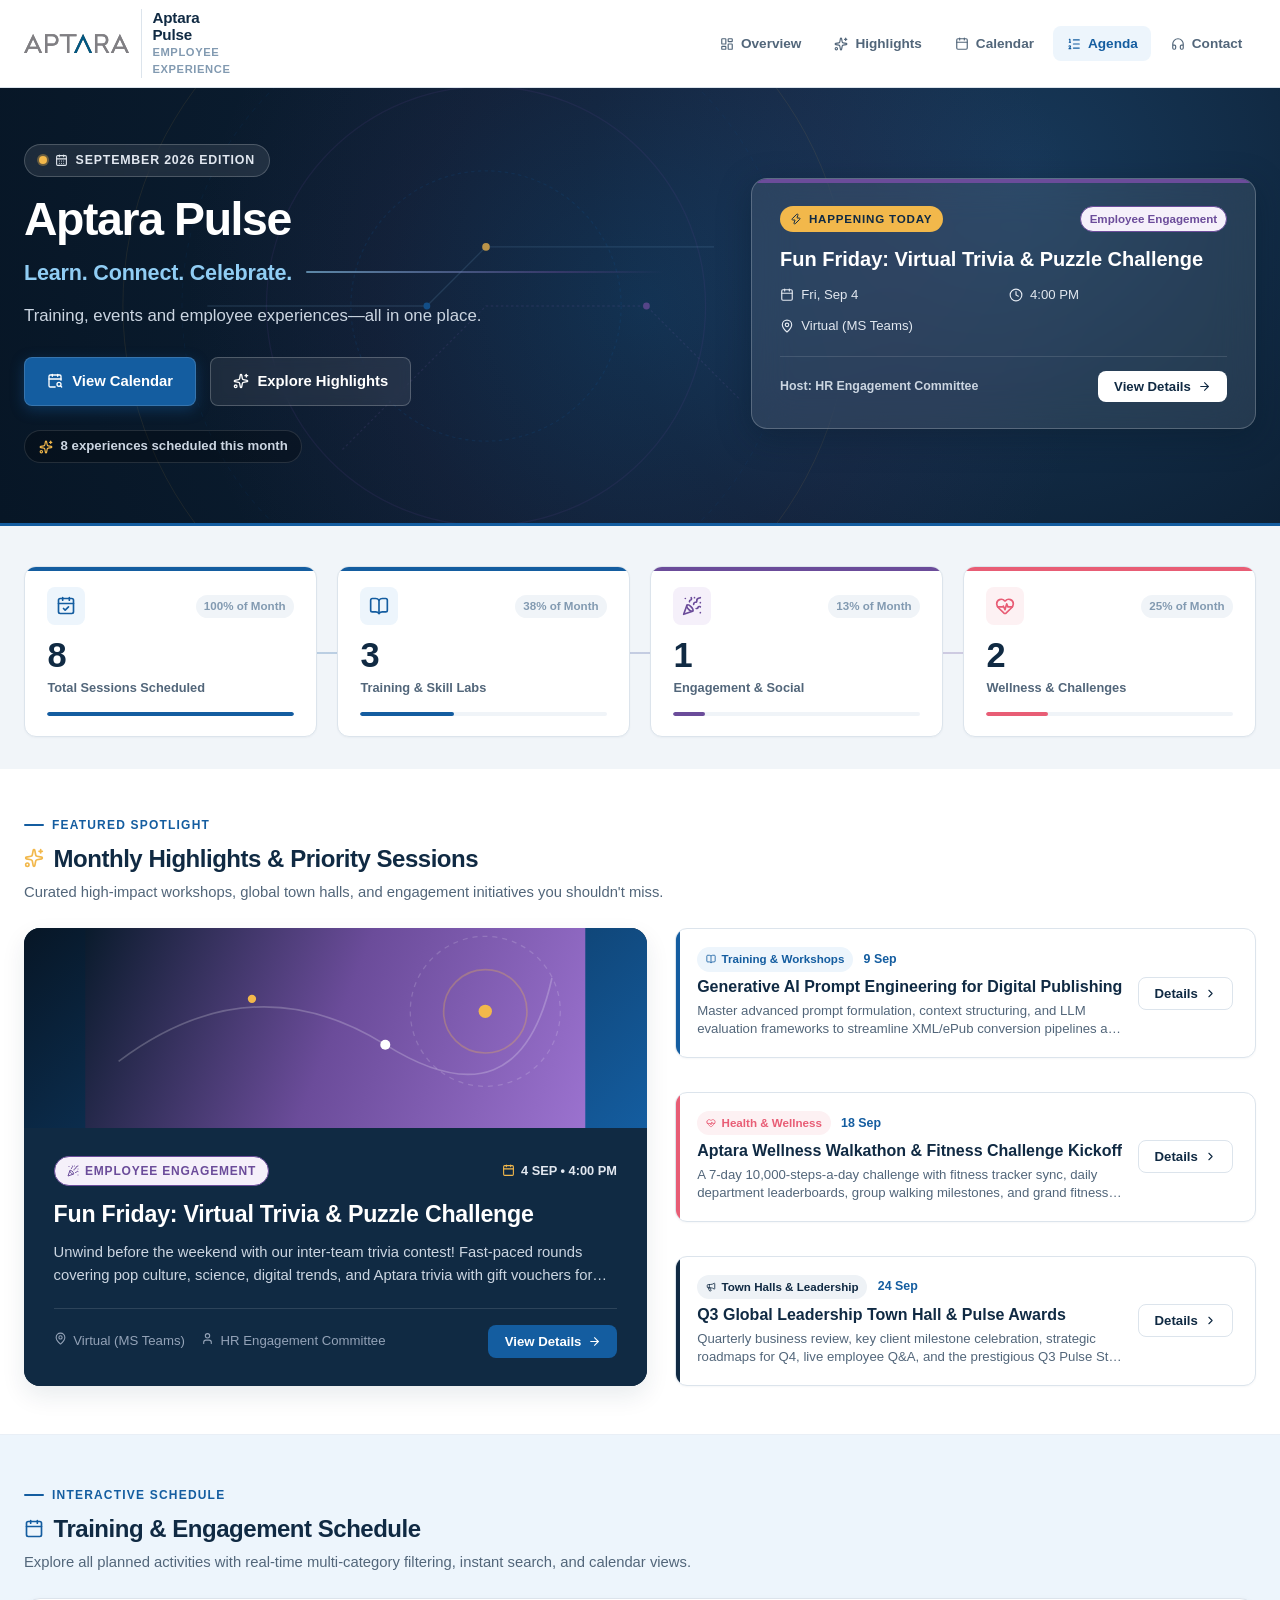
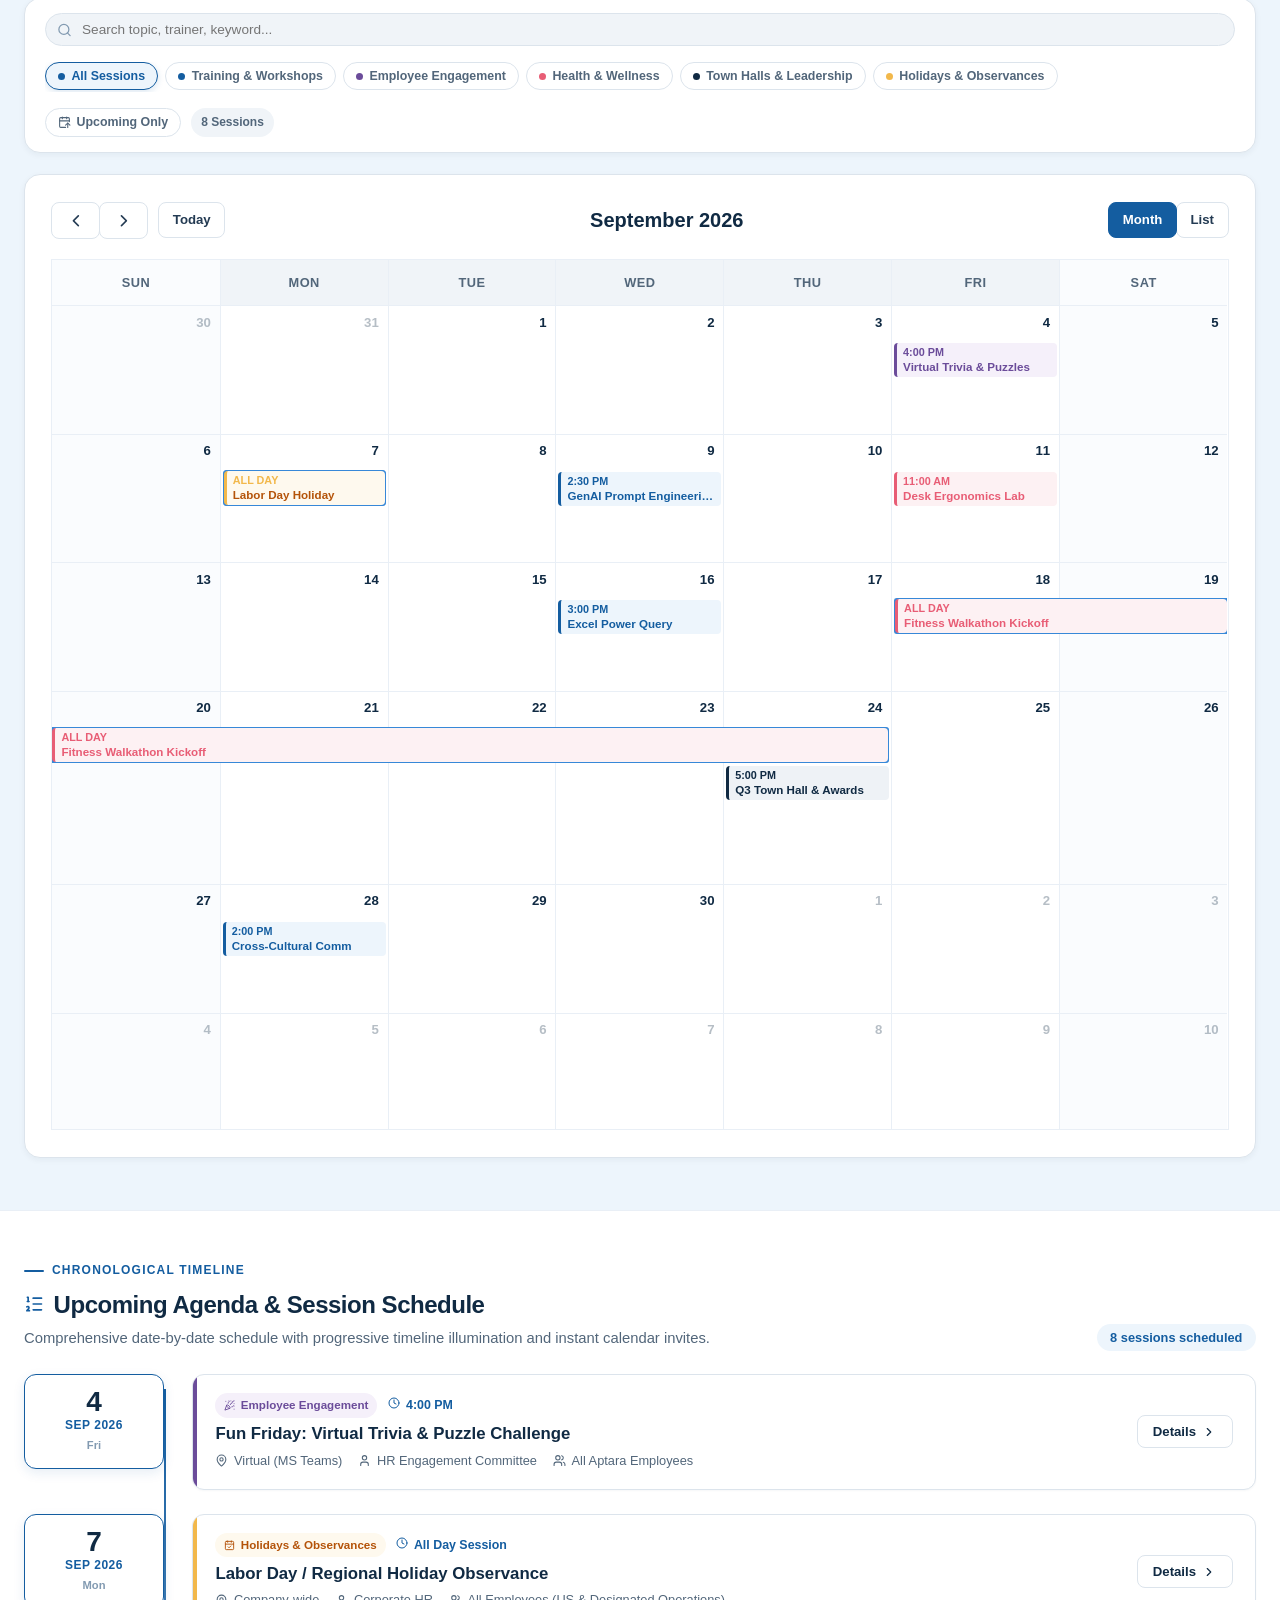
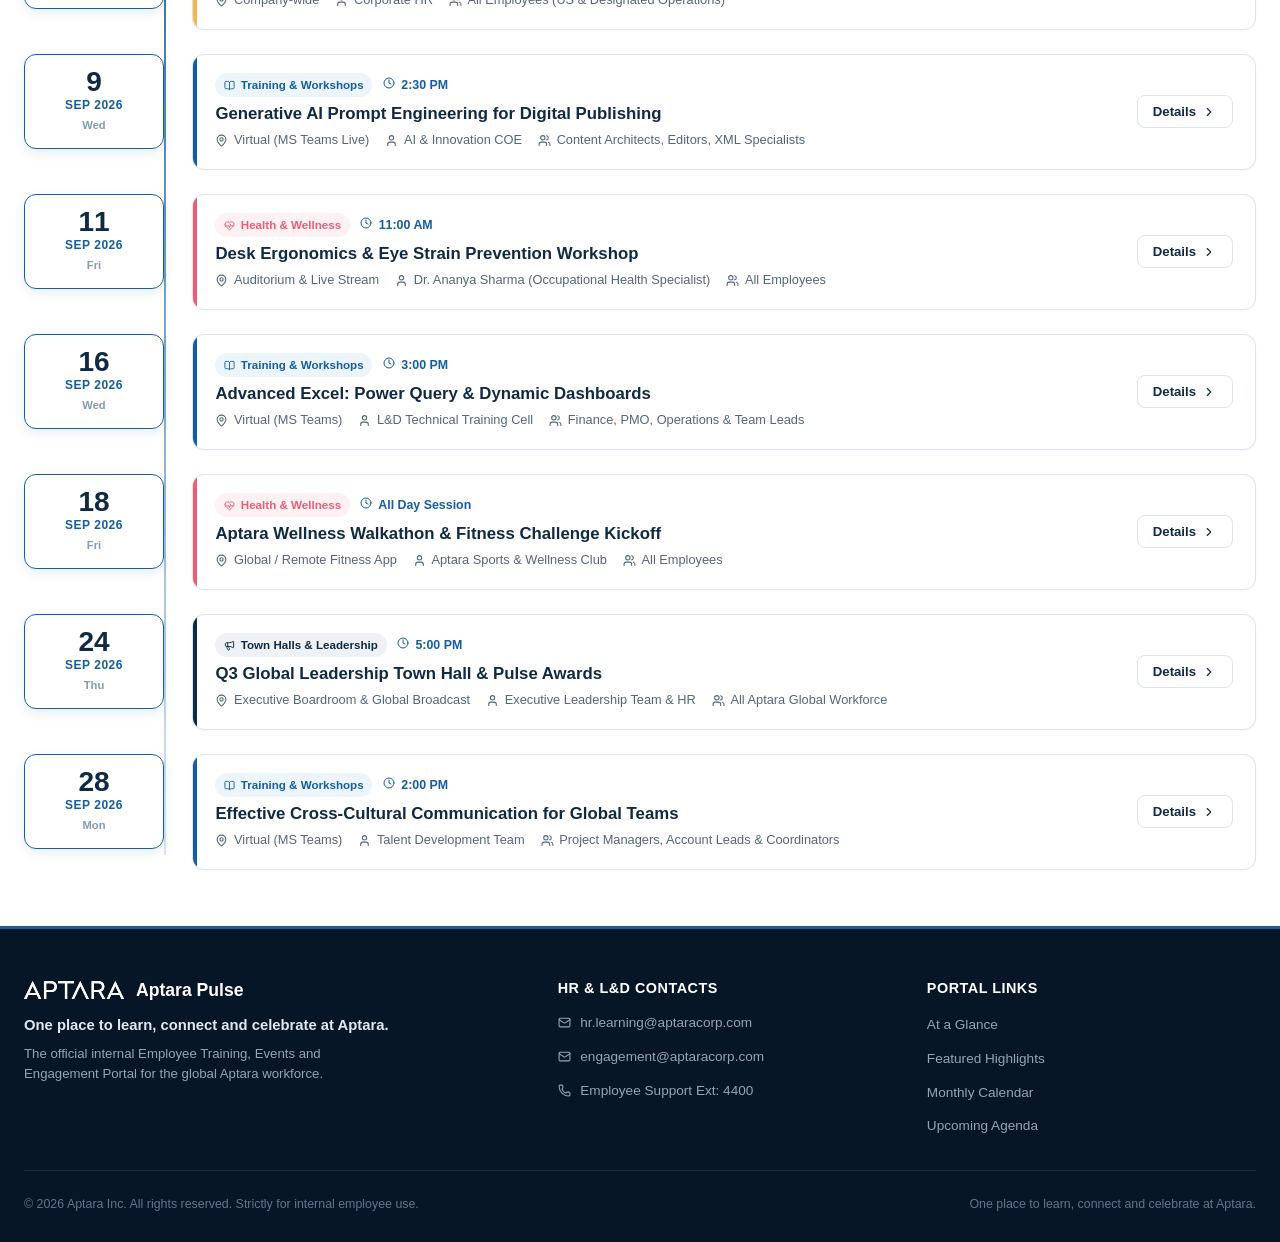
==== commit 1395d258: "Implement signature visual-experience upgrade with ambient lighting, dynamic poster artwork, and ill" ====
--- a/employee-calendar/index.html
+++ b/employee-calendar/index.html
@@ -34,16 +34,27 @@
     </div>
   </header>
 
-  <!-- 2. Asymmetric Two-Column Hero with Restrained Aptara Pulse Motif -->
+  <!-- 2. Asymmetric Two-Column Hero with Signature Pulse Motif & Pointer Ambient Lighting -->
   <section class="hero-section" id="hero" aria-labelledby="hero-title">
     
-    <!-- Concentric Pulse Rings & Editorial Line Background -->
+    <!-- Pointer-Responsive Ambient Lighting Layer (Desktop only) -->
+    <div class="hero-ambient-glow" aria-hidden="true"></div>
+
+    <!-- Signature Aptara Pulse Concentric Rings & Fine Connected Paths -->
     <div class="hero-pulse-motif" aria-hidden="true">
-      <svg class="pulse-svg" viewBox="0 0 800 800" fill="none" xmlns="http://www.w3.org/2000/svg">
-        <circle cx="400" cy="400" r="140" stroke="rgba(20, 93, 160, 0.18)" stroke-width="1.5" stroke-dasharray="4 4" />
-        <circle cx="400" cy="400" r="230" stroke="rgba(107, 76, 154, 0.14)" stroke-width="1.5" />
-        <circle cx="400" cy="400" r="320" stroke="rgba(20, 93, 160, 0.08)" stroke-width="1" />
-        <circle cx="400" cy="400" r="390" stroke="rgba(242, 184, 75, 0.12)" stroke-width="1" stroke-dasharray="6 6" />
+      <svg class="pulse-svg" viewBox="0 0 900 900" fill="none" xmlns="http://www.w3.org/2000/svg">
+        <!-- Concentric Pulse Rings -->
+        <circle cx="450" cy="450" r="160" stroke="rgba(20, 93, 160, 0.22)" stroke-width="1.5" stroke-dasharray="4 4" class="ring-pulse-1" />
+        <circle cx="450" cy="450" r="260" stroke="rgba(107, 76, 154, 0.18)" stroke-width="1.5" class="ring-pulse-2" />
+        <circle cx="450" cy="450" r="360" stroke="rgba(20, 93, 160, 0.12)" stroke-width="1.2" stroke-dasharray="6 6" class="ring-pulse-3" />
+        <circle cx="450" cy="450" r="430" stroke="rgba(242, 184, 75, 0.14)" stroke-width="1" />
+
+        <!-- Connected Paths & Soft Glowing Nodes -->
+        <path d="M120 450 L380 450 L450 380 L720 380" stroke="rgba(144, 205, 244, 0.18)" stroke-width="1.5" />
+        <path d="M280 620 L450 450 L640 450 L750 560" stroke="rgba(155, 114, 207, 0.15)" stroke-width="1.5" stroke-dasharray="3 3" />
+        <circle cx="380" cy="450" r="4" fill="var(--color-blue)" />
+        <circle cx="450" cy="380" r="4.5" fill="var(--color-amber)" />
+        <circle cx="640" cy="450" r="4" fill="var(--color-purple)" />
       </svg>
     </div>
 
@@ -72,16 +83,22 @@
           <div class="hero-actions">
             <a href="#calendar" class="btn-hero-primary" role="button">
               <i data-lucide="calendar-search" style="width: 16px; height: 16px;" aria-hidden="true"></i>
-              View Calendar
+              <span>View Calendar</span>
             </a>
             <a href="#highlights" class="btn-hero-secondary" role="button">
               <i data-lucide="sparkles" style="width: 16px; height: 16px;" aria-hidden="true"></i>
-              Explore Highlights
+              <span>Explore Highlights</span>
             </a>
           </div>
-        </div>
-
-        <!-- Right Side: Dynamic "Next Up" Event Card -->
+
+          <!-- Dynamic Monthly Experiences Counter Indicator -->
+          <div class="hero-experience-counter" id="hero-exp-counter">
+            <i data-lucide="sparkles" style="width: 14px; height: 14px; color: var(--color-amber);" aria-hidden="true"></i>
+            <span id="hero-exp-count-text">8 experiences scheduled this month</span>
+          </div>
+        </div>
+
+        <!-- Right Side: Dynamic "Next Up / Happening Today" Glass Card -->
         <div class="hero-right">
           <div class="next-up-wrapper" id="hero-next-up-container" aria-live="polite">
             <!-- Rendered dynamically by app.js -->
@@ -92,52 +109,80 @@
     </div>
   </section>
 
-  <!-- 3. "At a Glance" Statistics Cards -->
+  <!-- 3. "At a Glance" Statistics Section with Connecting Pulse Track -->
   <section class="stats-section" id="overview" aria-label="Summary Statistics">
-    <div class="container">
+    <div class="container" style="position: relative;">
+      
+      <!-- Thin Connecting Pulse Line Behind Cards -->
+      <div class="stats-pulse-track" aria-hidden="true"></div>
+
       <div class="stats-grid">
         
         <!-- Total Events -->
         <div class="stat-card" data-filter="all" tabindex="0" role="button" aria-label="Filter all sessions" style="--stat-accent: var(--color-blue); --stat-bg: #EDF5FC;">
+          <div class="stat-top">
+            <div class="stat-icon-wrapper" aria-hidden="true">
+              <i data-lucide="calendar-check" style="width: 20px; height: 20px;"></i>
+            </div>
+            <span class="stat-pct-badge" id="stat-pct-total">100% of Month</span>
+          </div>
           <div class="stat-info">
             <span class="stat-number" id="stat-val-total">0</span>
             <span class="stat-label">Total Sessions Scheduled</span>
           </div>
-          <div class="stat-icon-wrapper" aria-hidden="true">
-            <i data-lucide="calendar-check" style="width: 22px; height: 22px;"></i>
+          <div class="stat-progress-track">
+            <div class="stat-progress-fill" style="width: 100%; background: var(--color-blue);"></div>
           </div>
         </div>
 
         <!-- Training & Workshops -->
         <div class="stat-card" data-filter="training" tabindex="0" role="button" aria-label="Filter training workshops" style="--stat-accent: var(--cat-training-border); --stat-bg: var(--cat-training-bg);">
+          <div class="stat-top">
+            <div class="stat-icon-wrapper" aria-hidden="true">
+              <i data-lucide="book-open" style="width: 20px; height: 20px;"></i>
+            </div>
+            <span class="stat-pct-badge" id="stat-pct-training">38% Share</span>
+          </div>
           <div class="stat-info">
             <span class="stat-number" id="stat-val-training">0</span>
             <span class="stat-label">Training & Skill Labs</span>
           </div>
-          <div class="stat-icon-wrapper" aria-hidden="true">
-            <i data-lucide="book-open" style="width: 22px; height: 22px;"></i>
+          <div class="stat-progress-track">
+            <div class="stat-progress-fill" id="stat-bar-training" style="width: 38%; background: var(--cat-training-border);"></div>
           </div>
         </div>
 
         <!-- Engagement & Fun -->
         <div class="stat-card" data-filter="engagement" tabindex="0" role="button" aria-label="Filter engagement sessions" style="--stat-accent: var(--cat-engagement-border); --stat-bg: var(--cat-engagement-bg);">
+          <div class="stat-top">
+            <div class="stat-icon-wrapper" aria-hidden="true">
+              <i data-lucide="party-popper" style="width: 20px; height: 20px;"></i>
+            </div>
+            <span class="stat-pct-badge" id="stat-pct-engagement">12% Share</span>
+          </div>
           <div class="stat-info">
             <span class="stat-number" id="stat-val-engagement">0</span>
             <span class="stat-label">Engagement & Social</span>
           </div>
-          <div class="stat-icon-wrapper" aria-hidden="true">
-            <i data-lucide="party-popper" style="width: 22px; height: 22px;"></i>
+          <div class="stat-progress-track">
+            <div class="stat-progress-fill" id="stat-bar-engagement" style="width: 12%; background: var(--cat-engagement-border);"></div>
           </div>
         </div>
 
         <!-- Wellness & Challenges -->
         <div class="stat-card" data-filter="wellness" tabindex="0" role="button" aria-label="Filter wellness sessions" style="--stat-accent: var(--cat-wellness-border); --stat-bg: var(--cat-wellness-bg);">
+          <div class="stat-top">
+            <div class="stat-icon-wrapper" aria-hidden="true">
+              <i data-lucide="heart-pulse" style="width: 20px; height: 20px;"></i>
+            </div>
+            <span class="stat-pct-badge" id="stat-pct-wellness">25% Share</span>
+          </div>
           <div class="stat-info">
             <span class="stat-number" id="stat-val-wellness">0</span>
             <span class="stat-label">Wellness & Challenges</span>
           </div>
-          <div class="stat-icon-wrapper" aria-hidden="true">
-            <i data-lucide="heart-pulse" style="width: 22px; height: 22px;"></i>
+          <div class="stat-progress-track">
+            <div class="stat-progress-fill" id="stat-bar-wellness" style="width: 25%; background: var(--cat-wellness-border);"></div>
           </div>
         </div>
 
@@ -145,129 +190,135 @@
     </div>
   </section>
 
-  <!-- 4. Featured Events (Highlights) Section — Editorial Composition -->
-  <section class="container highlights-section" id="highlights" aria-labelledby="highlights-heading">
-    <div class="section-header">
-      <div class="section-title-group">
-        <div class="section-pretitle">
-          <span class="section-pretitle-line"></span>
-          <span>Featured Spotlight</span>
-        </div>
-        <h2 id="highlights-heading">
-          <i data-lucide="sparkles" style="width: 20px; height: 20px; color: var(--color-amber);" aria-hidden="true"></i>
-          Monthly Highlights & Priority Sessions
-        </h2>
-        <p>Curated high-impact workshops, global town halls, and engagement initiatives you shouldn't miss.</p>
-      </div>
-    </div>
-
-    <!-- Editorial Featured Composition: 1 Primary Card (50%) + 3 Secondary Cards -->
-    <div class="featured-editorial-grid" id="featured-cards-grid" role="region" aria-label="Featured events showcase">
-      <!-- Populated dynamically by app.js from calendar-data.js -->
+  <!-- 4. Featured Events (Spotlight) — Dominant Poster + 3 Supporting Cards -->
+  <section class="highlights-section" id="highlights" aria-labelledby="highlights-heading">
+    <div class="container">
+      <div class="section-header">
+        <div class="section-title-group">
+          <div class="section-pretitle">
+            <span class="section-pretitle-line"></span>
+            <span>Featured Spotlight</span>
+          </div>
+          <h2 id="highlights-heading">
+            <i data-lucide="sparkles" style="width: 20px; height: 20px; color: var(--color-amber);" aria-hidden="true"></i>
+            Monthly Highlights & Priority Sessions
+          </h2>
+          <p>Curated high-impact workshops, global town halls, and engagement initiatives you shouldn't miss.</p>
+        </div>
+      </div>
+
+      <!-- Editorial Featured Composition: 1 Dominant Poster (50%) + 3 Supporting Cards -->
+      <div class="featured-editorial-grid" id="featured-cards-grid" role="region" aria-label="Featured events showcase">
+        <!-- Populated dynamically by app.js from calendar-data.js -->
+      </div>
     </div>
   </section>
 
-  <!-- 5. Full-Width Interactive Monthly Calendar with Horizontal Filter Toolbar -->
-  <section class="container calendar-section" id="calendar" aria-labelledby="calendar-heading">
-    <div class="section-header">
-      <div class="section-title-group">
-        <div class="section-pretitle">
-          <span class="section-pretitle-line"></span>
-          <span>Interactive Schedule</span>
-        </div>
-        <h2 id="calendar-heading">
-          <i data-lucide="calendar" style="width: 20px; height: 20px; color: var(--color-blue);" aria-hidden="true"></i>
-          Training & Engagement Schedule
-        </h2>
-        <p>Explore all planned activities with real-time multi-category filtering, instant search, and calendar views.</p>
-      </div>
-    </div>
-
-    <!-- Compact Horizontal Filter Toolbar -->
-    <div class="calendar-toolbar-box" id="calendar-toolbar" role="search" aria-label="Event search and filter toolbar">
-      
-      <!-- Search Box with Clear Icon -->
-      <div class="toolbar-search-wrapper">
-        <i data-lucide="search" class="toolbar-search-icon" aria-hidden="true"></i>
-        <input 
-          type="text" 
-          id="event-search-input" 
-          class="toolbar-search-input" 
-          placeholder="Search topic, trainer, keyword..." 
-          aria-label="Search events" 
-        />
-        <button id="btn-search-clear" class="toolbar-search-clear" aria-label="Clear search query" style="display: none;">
-          <i data-lucide="x" style="width: 14px; height: 14px;"></i>
-        </button>
-      </div>
-
-      <!-- Category Filter Chips -->
-      <div class="toolbar-filters-scroll" id="category-filters-container" role="group" aria-label="Category filter chips">
-        <!-- Category buttons rendered dynamically -->
-      </div>
-
-      <!-- Quick Toggles & Reset -->
-      <div class="toolbar-actions">
-        <button id="toggle-upcoming-btn" class="toolbar-toggle-chip" aria-pressed="false" title="Show only upcoming events">
-          <i data-lucide="calendar-arrow-up" style="width: 13px; height: 13px;"></i>
-          <span>Upcoming Only</span>
-        </button>
-
-        <button id="btn-clear-filters" class="toolbar-clear-btn" title="Reset all filters and search" style="display: none;">
-          <i data-lucide="rotate-ccw" style="width: 12px; height: 12px;"></i>
-          <span>Clear All</span>
-        </button>
-
-        <!-- Live Results Counter Badge -->
-        <span id="search-result-counter" class="toolbar-counter-badge" aria-live="polite">8 Sessions</span>
-      </div>
-
-    </div>
-
-    <!-- Full-Width Calendar Card -->
-    <div class="calendar-fullwidth-card" aria-label="Interactive Calendar View">
-      <div id="filter-progress-bar" class="filter-progress-bar" aria-hidden="true"></div>
-      <div id="fullcalendar-mount"></div>
-      
-      <!-- Empty State Container -->
-      <div id="calendar-empty-state" class="empty-state-box" style="display: none;">
-        <div class="empty-state-motif" aria-hidden="true">
-          <div class="empty-pulse-ring"></div>
-          <i data-lucide="calendar-x" style="width: 28px; height: 28px;"></i>
-        </div>
-        <h4 class="empty-state-title">No Matching Events Found</h4>
-        <p class="empty-state-desc">We couldn't find any events matching your selected categories or search terms. Try loosening your filter criteria.</p>
-        <button id="btn-empty-reset" class="btn-card-action btn-card-primary">
-          <i data-lucide="rotate-ccw" style="width: 14px; height: 14px;"></i>
-          Reset All Filters
-        </button>
+  <!-- 5. Full-Width Interactive Calendar with Pale-Blue Editorial Canvas & Filter Toolbar -->
+  <section class="calendar-section" id="calendar" aria-labelledby="calendar-heading">
+    <div class="container">
+      <div class="section-header">
+        <div class="section-title-group">
+          <div class="section-pretitle">
+            <span class="section-pretitle-line"></span>
+            <span>Interactive Schedule</span>
+          </div>
+          <h2 id="calendar-heading">
+            <i data-lucide="calendar" style="width: 20px; height: 20px; color: var(--color-blue);" aria-hidden="true"></i>
+            Training & Engagement Schedule
+          </h2>
+          <p>Explore all planned activities with real-time multi-category filtering, instant search, and calendar views.</p>
+        </div>
+      </div>
+
+      <!-- Compact Horizontal Filter Toolbar -->
+      <div class="calendar-toolbar-box" id="calendar-toolbar" role="search" aria-label="Event search and filter toolbar">
+        
+        <!-- Search Box with Clear Icon -->
+        <div class="toolbar-search-wrapper">
+          <i data-lucide="search" class="toolbar-search-icon" aria-hidden="true"></i>
+          <input 
+            type="text" 
+            id="event-search-input" 
+            class="toolbar-search-input" 
+            placeholder="Search topic, trainer, keyword..." 
+            aria-label="Search events" 
+          />
+          <button id="btn-search-clear" class="toolbar-search-clear" aria-label="Clear search query" style="display: none;">
+            <i data-lucide="x" style="width: 14px; height: 14px;"></i>
+          </button>
+        </div>
+
+        <!-- Category Filter Chips -->
+        <div class="toolbar-filters-scroll" id="category-filters-container" role="group" aria-label="Category filter chips">
+          <!-- Category buttons rendered dynamically -->
+        </div>
+
+        <!-- Quick Toggles & Reset -->
+        <div class="toolbar-actions">
+          <button id="toggle-upcoming-btn" class="toolbar-toggle-chip" aria-pressed="false" title="Show only upcoming events">
+            <i data-lucide="calendar-arrow-up" style="width: 13px; height: 13px;"></i>
+            <span>Upcoming Only</span>
+          </button>
+
+          <button id="btn-clear-filters" class="toolbar-clear-btn" title="Reset all filters and search" style="display: none;">
+            <i data-lucide="rotate-ccw" style="width: 12px; height: 12px;"></i>
+            <span>Clear All</span>
+          </button>
+
+          <!-- Live Results Counter Badge -->
+          <span id="search-result-counter" class="toolbar-counter-badge" aria-live="polite">8 Sessions</span>
+        </div>
+
+      </div>
+
+      <!-- Full-Width Calendar Card -->
+      <div class="calendar-fullwidth-card" aria-label="Interactive Calendar View">
+        <div id="filter-progress-bar" class="filter-progress-bar" aria-hidden="true"></div>
+        <div id="fullcalendar-mount"></div>
+        
+        <!-- Empty State Container -->
+        <div id="calendar-empty-state" class="empty-state-box" style="display: none;">
+          <div class="empty-state-motif" aria-hidden="true">
+            <div class="empty-pulse-ring"></div>
+            <i data-lucide="calendar-x" style="width: 28px; height: 28px;"></i>
+          </div>
+          <h4 class="empty-state-title">No Matching Events Found</h4>
+          <p class="empty-state-desc">We couldn't find any events matching your selected categories or search terms. Try loosening your filter criteria.</p>
+          <button id="btn-empty-reset" class="btn-card-action btn-card-primary">
+            <i data-lucide="rotate-ccw" style="width: 14px; height: 14px;"></i>
+            Reset All Filters
+          </button>
+        </div>
       </div>
     </div>
   </section>
 
-  <!-- 6. Full-Width Chronological Upcoming Agenda Timeline -->
-  <section class="container agenda-section" id="agenda" aria-labelledby="agenda-heading">
-    <div class="section-header">
-      <div class="section-title-group">
-        <div class="section-pretitle">
-          <span class="section-pretitle-line"></span>
-          <span>Chronological Timeline</span>
-        </div>
-        <h2 id="agenda-heading">
-          <i data-lucide="list-ordered" style="width: 20px; height: 20px; color: var(--color-blue);" aria-hidden="true"></i>
-          Upcoming Agenda & Session Schedule
-        </h2>
-        <p>Comprehensive date-by-date schedule with instant calendar invite downloads.</p>
-      </div>
-
-      <div class="agenda-header-meta">
-        <span id="agenda-count-badge" class="agenda-counter-pill">8 events scheduled</span>
-      </div>
-    </div>
-
-    <!-- Full-Width Timeline Container -->
-    <div class="agenda-timeline-wrapper" id="agenda-timeline-container" role="list" aria-label="Chronological event list">
-      <!-- Injected dynamically by app.js -->
+  <!-- 6. Full-Width Chronological Pulse Timeline Agenda with Scroll Illumination -->
+  <section class="agenda-section" id="agenda" aria-labelledby="agenda-heading">
+    <div class="container">
+      <div class="section-header">
+        <div class="section-title-group">
+          <div class="section-pretitle">
+            <span class="section-pretitle-line"></span>
+            <span>Chronological Timeline</span>
+          </div>
+          <h2 id="agenda-heading">
+            <i data-lucide="list-ordered" style="width: 20px; height: 20px; color: var(--color-blue);" aria-hidden="true"></i>
+            Upcoming Agenda & Session Schedule
+          </h2>
+          <p>Comprehensive date-by-date schedule with progressive timeline illumination and instant calendar invites.</p>
+        </div>
+
+        <div class="agenda-header-meta">
+          <span id="agenda-count-badge" class="agenda-counter-pill">8 events scheduled</span>
+        </div>
+      </div>
+
+      <!-- Full-Width Timeline Container with Vertical Pulse Rail -->
+      <div class="agenda-timeline-wrapper" id="agenda-timeline-container" role="list" aria-label="Chronological event list">
+        <!-- Injected dynamically by app.js -->
+      </div>
     </div>
   </section>
 
@@ -338,24 +389,24 @@
         <div class="modal-footer-left">
           <button id="modal-btn-copy-link" class="btn-card-action btn-card-outline" title="Copy direct share link">
             <i data-lucide="link" style="width: 14px; height: 14px;"></i>
-            Copy Link
+            <span>Copy Link</span>
           </button>
           
           <button id="modal-btn-ics" class="btn-card-action btn-card-outline" title="Download .ics calendar invite">
             <i data-lucide="calendar-plus" style="width: 14px; height: 14px;"></i>
-            Add to Calendar (.ics)
+            <span>Add to Calendar (.ics)</span>
           </button>
         </div>
 
         <div class="modal-footer-right">
           <a id="modal-btn-reg-link" href="#" target="_blank" rel="noopener" class="btn-card-action btn-card-outline" style="display: none;">
             <i data-lucide="clipboard-check" style="width: 14px; height: 14px;"></i>
-            Register
+            <span>Register</span>
           </a>
 
           <a id="modal-btn-join-link" href="#" target="_blank" rel="noopener" class="btn-card-action btn-card-primary" style="display: none;">
             <i data-lucide="video" style="width: 14px; height: 14px;"></i>
-            Join Meeting
+            <span>Join Meeting</span>
           </a>
         </div>
       </div>
--- a/employee-calendar/assets/css/styles.css
+++ b/employee-calendar/assets/css/styles.css
@@ -1,22 +1,29 @@
 /* ==========================================================================
-   Aptara Pulse Calendar - Design System & Stylesheet (V2.0 Editorial Edition)
+   Aptara Pulse Calendar - Design System & Stylesheet (V2.1 Signature Visual Edition)
    Corporate Palette: Navy #102A43 | Blue #145DA0 | Purple #6B4C9A | Coral #E85D75 | Amber #F2B84B
    ========================================================================== */
 
 :root {
   /* Brand Core Palette */
   --color-navy: #102A43;
-  --color-navy-dark: #0A1B2C;
+  --color-navy-dark: #071626;
+  --color-navy-mid: #0D2136;
   --color-navy-light: #243B53;
   --color-blue: #145DA0;
   --color-blue-light: #2E86DE;
+  --color-blue-glow: rgba(46, 134, 222, 0.25);
   --color-purple: #6B4C9A;
   --color-purple-light: #9B72CF;
+  --color-purple-glow: rgba(155, 114, 207, 0.2);
   --color-coral: #E85D75;
   --color-amber: #F2B84B;
+  --color-emerald: #10B981;
   
-  /* Neutrals & Surfaces (70%+ White / Light Neutrals) */
-  --color-bg: #F7F9FC;
+  /* Neutrals & Section Surfaces (Controlled Section Rhythm) */
+  --color-bg-main: #F8FAFC;
+  --color-bg-neutral: #F1F5F9;
+  --color-bg-pale-blue: #EDF5FC;
+  --color-bg-dark: #071626;
   --color-surface: #FFFFFF;
   --color-surface-subtle: #F0F4F8;
   --color-surface-hover: #F8FAFC;
@@ -33,22 +40,27 @@
   --cat-training-color: #145DA0;
   --cat-training-bg: #EDF5FC;
   --cat-training-border: #145DA0;
+  --cat-training-glow: rgba(20, 93, 160, 0.2);
 
   --cat-engagement-color: #6B4C9A;
   --cat-engagement-bg: #F5F0FA;
   --cat-engagement-border: #6B4C9A;
+  --cat-engagement-glow: rgba(107, 76, 154, 0.2);
 
   --cat-wellness-color: #E85D75;
   --cat-wellness-bg: #FDF1F3;
   --cat-wellness-border: #E85D75;
+  --cat-wellness-glow: rgba(232, 93, 117, 0.2);
 
   --cat-townhall-color: #102A43;
   --cat-townhall-bg: #EEF2F6;
   --cat-townhall-border: #102A43;
+  --cat-townhall-glow: rgba(16, 42, 67, 0.2);
 
   --cat-holiday-color: #B45309;
   --cat-holiday-bg: #FEF9EE;
   --cat-holiday-border: #F2B84B;
+  --cat-holiday-glow: rgba(242, 184, 75, 0.2);
 
   /* Typography Fonts */
   --font-sans: -apple-system, BlinkMacSystemFont, "Segoe UI", Roboto, "Helvetica Neue", Arial, sans-serif;
@@ -60,7 +72,9 @@
   --shadow-md: 0 4px 14px rgba(16, 42, 67, 0.07);
   --shadow-lg: 0 10px 25px rgba(16, 42, 67, 0.09);
   --shadow-xl: 0 20px 35px -5px rgba(16, 42, 67, 0.12);
-  --shadow-glass: 0 8px 32px rgba(10, 27, 44, 0.25);
+  --shadow-glass: 0 8px 32px rgba(7, 22, 38, 0.35);
+  --shadow-glow-blue: 0 0 20px rgba(46, 134, 222, 0.25);
+  --shadow-glow-amber: 0 0 20px rgba(242, 184, 75, 0.3);
 
   /* Radius */
   --radius-xs: 4px;
@@ -70,10 +84,14 @@
   --radius-xl: 20px;
   --radius-pill: 9999px;
 
-  /* Layout Widths */
+  /* Layout Widths & Transitions */
   --container-max: 1320px;
   --transition-smooth: all 0.22s cubic-bezier(0.16, 1, 0.3, 1);
   --transition-micro: all 0.18s cubic-bezier(0.16, 1, 0.3, 1);
+
+  /* Dynamic Pointer Coordinates for Hero */
+  --mouse-x: 50%;
+  --mouse-y: 50%;
 }
 
 /* ==========================================================================
@@ -92,7 +110,7 @@
 
 body {
   font-family: var(--font-sans);
-  background-color: var(--color-bg);
+  background-color: var(--color-bg-main);
   color: var(--color-text-main);
   line-height: 1.55;
   -webkit-font-smoothing: antialiased;
@@ -155,7 +173,7 @@
   font-size: 0.75rem;
   font-weight: 700;
   text-transform: uppercase;
-  letter-spacing: 1px;
+  letter-spacing: 1.2px;
   color: var(--color-blue);
   margin-bottom: 0.35rem;
 }
@@ -263,6 +281,7 @@
   color: var(--color-text-secondary);
   border-radius: var(--radius-sm);
   transition: var(--transition-smooth);
+  position: relative;
 }
 
 .nav-link:hover {
@@ -277,32 +296,58 @@
 }
 
 /* ==========================================================================
-   2. Asymmetric Two-Column Hero with Restrained Brand Motif
+   2. Asymmetric Two-Column Hero with Signature Pulse Motif & Pointer Glow
    ========================================================================== */
 .hero-section {
   position: relative;
-  background: linear-gradient(135deg, var(--color-navy-dark) 0%, var(--color-navy) 60%, #173859 100%);
+  background: radial-gradient(circle at 80% 20%, #173859 0%, var(--color-navy-mid) 40%, var(--color-navy-dark) 100%);
   color: var(--color-text-inverse);
-  padding: 3.25rem 0 3.5rem 0;
+  padding: 3.5rem 0 3.75rem 0;
   overflow: hidden;
   border-bottom: 3px solid var(--color-blue);
 }
 
+/* Pointer-Responsive Ambient Light (Desktop) */
+.hero-ambient-glow {
+  position: absolute;
+  inset: 0;
+  pointer-events: none;
+  background: radial-gradient(650px circle at var(--mouse-x) var(--mouse-y), rgba(46, 134, 222, 0.16), rgba(107, 76, 154, 0.08) 40%, transparent 70%);
+  z-index: 1;
+  transition: opacity 0.3s ease;
+}
+
+/* Signature Aptara Pulse Concentric Rings & Fine Paths */
 .hero-pulse-motif {
   position: absolute;
   top: 50%;
-  left: 35%;
+  left: 38%;
   transform: translate(-50%, -50%);
-  width: 700px;
-  height: 700px;
+  width: 760px;
+  height: 760px;
   pointer-events: none;
-  opacity: 0.65;
+  opacity: 0.75;
   z-index: 1;
 }
 
 .pulse-svg {
   width: 100%;
   height: 100%;
+}
+
+.ring-pulse-1 {
+  animation: pulse-ambient 6s ease-in-out infinite alternate;
+}
+.ring-pulse-2 {
+  animation: pulse-ambient 8s ease-in-out infinite alternate 1s;
+}
+.ring-pulse-3 {
+  animation: pulse-ambient 10s ease-in-out infinite alternate 2s;
+}
+
+@keyframes pulse-ambient {
+  0% { transform-origin: center; transform: scale(0.97); opacity: 0.4; }
+  100% { transform-origin: center; transform: scale(1.03); opacity: 0.8; }
 }
 
 .hero-grid {
@@ -310,7 +355,7 @@
   z-index: 2;
   display: grid;
   grid-template-columns: 1.15fr 0.85fr;
-  gap: 2.5rem;
+  gap: 2.75rem;
   align-items: center;
 }
 
@@ -323,7 +368,7 @@
   display: inline-flex;
   align-items: center;
   gap: 0.5rem;
-  background: rgba(255, 255, 255, 0.1);
+  background: rgba(255, 255, 255, 0.09);
   border: 1px solid rgba(255, 255, 255, 0.2);
   backdrop-filter: blur(8px);
   -webkit-backdrop-filter: blur(8px);
@@ -331,7 +376,7 @@
   border-radius: var(--radius-pill);
   font-size: 0.775rem;
   font-weight: 700;
-  letter-spacing: 0.5px;
+  letter-spacing: 0.8px;
   text-transform: uppercase;
   color: #E2E8F0;
   margin-bottom: 1.1rem;
@@ -347,7 +392,7 @@
 }
 
 .hero-title {
-  font-size: 2.85rem;
+  font-size: 2.9rem;
   font-weight: 900;
   line-height: 1.1;
   letter-spacing: -0.03em;
@@ -372,7 +417,7 @@
 .hero-editorial-line {
   flex: 1;
   height: 2px;
-  background: linear-gradient(90deg, rgba(144, 205, 244, 0.6) 0%, rgba(107, 76, 154, 0) 100%);
+  background: linear-gradient(90deg, rgba(144, 205, 244, 0.6) 0%, rgba(107, 76, 154, 0.4) 70%, transparent 100%);
   border-radius: var(--radius-pill);
 }
 
@@ -380,7 +425,7 @@
   font-size: 1.05rem;
   line-height: 1.55;
   color: #CBD5E1;
-  margin-bottom: 1.85rem;
+  margin-bottom: 1.75rem;
   max-width: 540px;
 }
 
@@ -388,6 +433,7 @@
   display: flex;
   gap: 0.85rem;
   flex-wrap: wrap;
+  margin-bottom: 1.5rem;
 }
 
 .btn-hero-primary {
@@ -433,18 +479,32 @@
   transform: translateY(-2px);
 }
 
-/* Hero Right Column: Dynamic Next Up Card */
+/* Monthly Experience Counter Indicator */
+.hero-experience-counter {
+  display: inline-flex;
+  align-items: center;
+  gap: 0.5rem;
+  font-size: 0.825rem;
+  font-weight: 700;
+  color: #CBD5E1;
+  background: rgba(0, 0, 0, 0.25);
+  border: 1px solid rgba(255, 255, 255, 0.12);
+  padding: 0.35rem 0.85rem;
+  border-radius: var(--radius-pill);
+}
+
+/* Hero Right Column: Dynamic Next Up Glass Card */
 .next-up-wrapper {
   width: 100%;
 }
 
 .next-up-card {
   background: rgba(255, 255, 255, 0.09);
-  backdrop-filter: blur(16px);
-  -webkit-backdrop-filter: blur(16px);
-  border: 1px solid rgba(255, 255, 255, 0.18);
+  backdrop-filter: blur(20px);
+  -webkit-backdrop-filter: blur(20px);
+  border: 1px solid rgba(255, 255, 255, 0.22);
   border-radius: var(--radius-lg);
-  padding: 1.5rem 1.65rem;
+  padding: 1.65rem 1.75rem;
   box-shadow: var(--shadow-glass);
   position: relative;
   overflow: hidden;
@@ -462,7 +522,7 @@
 }
 
 .next-up-card:hover {
-  border-color: rgba(255, 255, 255, 0.3);
+  border-color: rgba(255, 255, 255, 0.35);
   transform: translateY(-2px);
 }
 
@@ -566,13 +626,29 @@
 }
 
 /* ==========================================================================
-   3. "At a Glance" Statistics Section
+   3. "At a Glance" Statistics Section with Connecting Pulse Track
    ========================================================================== */
 .stats-section {
-  padding: 2.25rem 0 1.5rem 0;
+  padding: 2.5rem 0 2rem 0;
+  background: var(--color-bg-neutral);
+  position: relative;
+}
+
+/* Thin Connecting Pulse Line Behind Cards */
+.stats-pulse-track {
+  position: absolute;
+  top: 50%;
+  left: 2rem;
+  right: 2rem;
+  height: 2px;
+  background: linear-gradient(90deg, transparent 0%, rgba(20, 93, 160, 0.25) 20%, rgba(107, 76, 154, 0.25) 80%, transparent 100%);
+  pointer-events: none;
+  z-index: 0;
 }
 
 .stats-grid {
+  position: relative;
+  z-index: 1;
   display: grid;
   grid-template-columns: repeat(4, 1fr);
   gap: 1.25rem;
@@ -584,7 +660,7 @@
   border-radius: var(--radius-md);
   padding: 1.25rem 1.4rem;
   display: flex;
-  align-items: center;
+  flex-direction: column;
   justify-content: space-between;
   cursor: pointer;
   position: relative;
@@ -598,8 +674,8 @@
   position: absolute;
   top: 0;
   left: 0;
-  bottom: 0;
-  width: 4px;
+  right: 0;
+  height: 3.5px;
   background-color: var(--stat-accent, var(--color-blue));
 }
 
@@ -609,13 +685,48 @@
   border-color: var(--stat-accent, var(--color-blue));
 }
 
+.stat-card.active-stat-filter {
+  border-color: var(--stat-accent, var(--color-blue));
+  box-shadow: 0 0 0 3px rgba(20, 93, 160, 0.15), var(--shadow-md);
+  background: #FFFFFF;
+}
+
+.stat-top {
+  display: flex;
+  align-items: center;
+  justify-content: space-between;
+  margin-bottom: 0.75rem;
+}
+
+.stat-icon-wrapper {
+  width: 38px;
+  height: 38px;
+  border-radius: var(--radius-sm);
+  background-color: var(--stat-bg, #F0F4F8);
+  color: var(--stat-accent, var(--color-blue));
+  display: flex;
+  align-items: center;
+  justify-content: center;
+  flex-shrink: 0;
+}
+
+.stat-pct-badge {
+  font-size: 0.725rem;
+  font-weight: 700;
+  color: var(--color-text-muted);
+  background: var(--color-surface-subtle);
+  padding: 0.15rem 0.5rem;
+  border-radius: var(--radius-pill);
+}
+
 .stat-info {
   display: flex;
   flex-direction: column;
+  margin-bottom: 0.85rem;
 }
 
 .stat-number {
-  font-size: 2rem;
+  font-size: 2.15rem;
   font-weight: 900;
   color: var(--color-navy);
   line-height: 1.1;
@@ -626,132 +737,129 @@
   font-size: 0.8rem;
   font-weight: 600;
   color: var(--color-text-secondary);
-  margin-top: 0.25rem;
-}
-
-.stat-icon-wrapper {
-  width: 44px;
-  height: 44px;
-  border-radius: var(--radius-sm);
-  background-color: var(--stat-bg, #F0F4F8);
-  color: var(--stat-accent, var(--color-blue));
-  display: flex;
-  align-items: center;
-  justify-content: center;
-  flex-shrink: 0;
+  margin-top: 0.2rem;
+}
+
+.stat-progress-track {
+  width: 100%;
+  height: 4px;
+  background: var(--color-surface-subtle);
+  border-radius: var(--radius-pill);
+  overflow: hidden;
+}
+
+.stat-progress-fill {
+  height: 100%;
+  border-radius: var(--radius-pill);
+  transition: width 0.6s cubic-bezier(0.16, 1, 0.3, 1);
 }
 
 /* ==========================================================================
-   4. Featured Events (Highlights) — Editorial Showcase
+   4. Featured Events (Spotlight) — Dominant Poster + 3 Supporting Cards
    ========================================================================== */
 .highlights-section {
-  padding: 2rem 0 2.5rem 0;
+  padding: 2.5rem 0 3rem 0;
+  background: #FFFFFF;
 }
 
 .featured-editorial-grid {
   display: grid;
   grid-template-columns: 1.15fr 0.85fr;
-  gap: 1.5rem;
+  gap: 1.75rem;
   align-items: stretch;
 }
 
-/* Primary Featured Card (50% area, high visual prominence) */
-.featured-card-primary {
-  background: var(--color-surface);
-  border: 1px solid var(--color-border);
+/* 50% Dominant Featured Poster */
+.featured-poster-card {
+  background: var(--color-navy);
   border-radius: var(--radius-lg);
   overflow: hidden;
   display: flex;
   flex-direction: column;
-  box-shadow: var(--shadow-sm);
+  position: relative;
+  box-shadow: var(--shadow-lg);
+  color: #FFFFFF;
   transition: var(--transition-smooth);
-  position: relative;
-}
-
-.featured-card-primary:hover {
+}
+
+.featured-poster-card:hover {
   transform: translateY(-3px);
-  box-shadow: var(--shadow-lg);
-  border-color: var(--color-blue);
-}
-
-.featured-primary-visual {
-  height: 180px;
-  background: linear-gradient(135deg, var(--color-navy) 0%, var(--color-blue) 100%);
+  box-shadow: var(--shadow-xl);
+}
+
+/* Dynamic SVG Category Artwork Mesh */
+.featured-poster-artwork {
+  height: 200px;
   position: relative;
   overflow: hidden;
+  background: var(--poster-gradient, linear-gradient(135deg, var(--color-navy-dark) 0%, var(--color-blue) 100%));
   display: flex;
   align-items: center;
   justify-content: center;
 }
 
-.featured-primary-visual-pattern {
+.poster-svg-mesh {
+  width: 100%;
+  height: 100%;
   position: absolute;
   inset: 0;
-  opacity: 0.2;
-  background-image: radial-gradient(#FFFFFF 1.5px, transparent 1.5px);
-  background-size: 16px 16px;
-}
-
-.featured-primary-visual-icon {
-  width: 64px;
-  height: 64px;
-  border-radius: 50%;
-  background: rgba(255, 255, 255, 0.15);
-  border: 1px solid rgba(255, 255, 255, 0.3);
-  display: flex;
-  align-items: center;
-  justify-content: center;
-  color: #FFFFFF;
-  backdrop-filter: blur(8px);
-  z-index: 2;
-}
-
-.featured-primary-body {
-  padding: 1.65rem;
+}
+
+.featured-poster-body {
+  padding: 1.75rem 1.85rem;
   display: flex;
   flex-direction: column;
   flex: 1;
-}
-
-.featured-primary-top {
+  background: linear-gradient(180deg, rgba(16, 42, 67, 0.85) 0%, var(--color-navy) 100%);
+  position: relative;
+  z-index: 2;
+}
+
+.featured-poster-top {
   display: flex;
   align-items: center;
   justify-content: space-between;
+  margin-bottom: 0.85rem;
+}
+
+.featured-poster-cat {
+  display: inline-flex;
+  align-items: center;
+  gap: 0.4rem;
+  font-size: 0.75rem;
+  font-weight: 800;
+  text-transform: uppercase;
+  letter-spacing: 0.8px;
+  padding: 0.3rem 0.75rem;
+  border-radius: var(--radius-pill);
+  background: var(--poster-cat-bg, rgba(20, 93, 160, 0.35));
+  color: var(--poster-cat-color, #90CDF4);
+  border: 1px solid var(--poster-cat-border, rgba(20, 93, 160, 0.5));
+}
+
+.featured-poster-date-badge {
+  font-size: 0.8rem;
+  font-weight: 700;
+  color: #E2E8F0;
+  display: inline-flex;
+  align-items: center;
+  gap: 0.35rem;
+}
+
+.featured-poster-title {
+  font-size: 1.45rem;
+  font-weight: 900;
+  color: #FFFFFF;
+  line-height: 1.25;
   margin-bottom: 0.75rem;
-}
-
-.featured-pill-tag {
-  display: inline-flex;
-  align-items: center;
-  gap: 0.35rem;
-  font-size: 0.75rem;
-  font-weight: 700;
-  padding: 0.25rem 0.65rem;
-  border-radius: var(--radius-pill);
-}
-
-.featured-date-pill {
-  font-size: 0.775rem;
-  font-weight: 700;
-  color: var(--color-text-secondary);
-  display: inline-flex;
-  align-items: center;
-  gap: 0.35rem;
-}
-
-.featured-primary-title {
-  font-size: 1.35rem;
-  font-weight: 800;
-  color: var(--color-navy);
-  line-height: 1.3;
-  margin-bottom: 0.65rem;
-}
-
-.featured-primary-desc {
-  font-size: 0.9rem;
-  color: var(--color-text-secondary);
-  line-height: 1.5;
-  margin-bottom: 1.25rem;
+  letter-spacing: -0.01em;
+}
+
+.featured-poster-desc {
+  font-size: 0.925rem;
+  color: #CBD5E1;
+  line-height: 1.55;
+  margin-bottom: 1.35rem;
   display: -webkit-box;
   -webkit-line-clamp: 2;
   -webkit-box-orient: vertical;
@@ -759,28 +867,28 @@
   text-overflow: ellipsis;
 }
 
-.featured-primary-footer {
+.featured-poster-footer {
   margin-top: auto;
   display: flex;
   align-items: center;
   justify-content: space-between;
   padding-top: 1rem;
-  border-top: 1px solid var(--color-border-subtle);
-}
-
-.featured-meta-compact {
-  display: flex;
-  align-items: center;
-  gap: 0.85rem;
-  font-size: 0.8rem;
-  color: var(--color-text-muted);
-}
-
-/* Secondary Featured Cards Stack (3 balanced sub-cards) */
+  border-top: 1px solid rgba(255, 255, 255, 0.12);
+}
+
+.featured-poster-meta {
+  display: flex;
+  align-items: center;
+  gap: 1rem;
+  font-size: 0.825rem;
+  color: #94A3B8;
+}
+
+/* Secondary Supporting Cards Stack */
 .featured-secondary-stack {
   display: flex;
   flex-direction: column;
-  gap: 0.85rem;
+  gap: 1rem;
   justify-content: space-between;
 }
 
@@ -788,7 +896,7 @@
   background: var(--color-surface);
   border: 1px solid var(--color-border);
   border-radius: var(--radius-md);
-  padding: 1.1rem 1.25rem;
+  padding: 1.15rem 1.35rem;
   display: flex;
   align-items: center;
   justify-content: space-between;
@@ -805,8 +913,9 @@
   top: 0;
   left: 0;
   bottom: 0;
-  width: 3.5px;
+  width: 4px;
   background: var(--cat-accent, var(--color-blue));
+  transition: width 0.2s ease;
 }
 
 .featured-card-secondary:hover {
@@ -815,6 +924,10 @@
   border-color: var(--color-blue);
 }
 
+.featured-card-secondary:hover::before {
+  width: 6px;
+}
+
 .featured-sec-info {
   flex: 1;
   min-width: 0;
@@ -828,10 +941,10 @@
 }
 
 .featured-sec-title {
-  font-size: 0.975rem;
+  font-size: 1rem;
   font-weight: 800;
   color: var(--color-navy);
-  line-height: 1.25;
+  line-height: 1.3;
   white-space: nowrap;
   overflow: hidden;
   text-overflow: ellipsis;
@@ -853,7 +966,7 @@
   display: inline-flex;
   align-items: center;
   gap: 0.4rem;
-  padding: 0.45rem 0.85rem;
+  padding: 0.5rem 0.95rem;
   border-radius: var(--radius-sm);
   font-size: 0.825rem;
   font-weight: 700;
@@ -863,12 +976,19 @@
   flex-shrink: 0;
 }
 
+.btn-card-action i {
+  transition: transform 0.2s ease;
+}
+.btn-card-action:hover i {
+  transform: translateX(3px);
+}
+
 .btn-card-primary {
   background: var(--color-blue);
   color: #FFFFFF;
 }
 .btn-card-primary:hover {
-  background: var(--color-navy);
+  background: var(--color-blue-light);
   color: #FFFFFF;
 }
 
@@ -884,19 +1004,23 @@
 }
 
 /* ==========================================================================
-   5. Compact Horizontal Toolbar & Full-Width Calendar
+   5. Pale-Blue Editorial Calendar Section with Horizontal Filter Toolbar
    ========================================================================== */
 .calendar-section {
-  padding: 2rem 0 2.5rem 0;
+  padding: 2.75rem 0 3.25rem 0;
+  background: var(--color-bg-pale-blue);
+  position: relative;
+  border-top: 1px solid var(--color-border-subtle);
+  border-bottom: 1px solid var(--color-border-subtle);
 }
 
 .calendar-toolbar-box {
-  background: var(--color-surface);
+  background: #FFFFFF;
   border: 1px solid var(--color-border);
   border-radius: var(--radius-lg);
-  padding: 0.85rem 1.15rem;
-  margin-bottom: 1.25rem;
-  box-shadow: var(--shadow-xs);
+  padding: 0.9rem 1.25rem;
+  margin-bottom: 1.35rem;
+  box-shadow: var(--shadow-sm);
   display: flex;
   align-items: center;
   justify-content: space-between;
@@ -957,7 +1081,7 @@
 .toolbar-filters-scroll {
   display: flex;
   align-items: center;
-  gap: 0.4rem;
+  gap: 0.45rem;
   overflow-x: auto;
   padding-bottom: 2px;
   scrollbar-width: thin;
@@ -990,6 +1114,7 @@
   border-color: var(--chip-active-border, var(--color-blue));
   color: var(--chip-active-color, var(--color-blue));
   font-weight: 700;
+  box-shadow: 0 2px 6px rgba(20, 93, 160, 0.15);
 }
 
 .category-chip-dot {
@@ -1062,10 +1187,10 @@
 
 /* Full-Width Calendar Card */
 .calendar-fullwidth-card {
-  background: var(--color-surface);
+  background: #FFFFFF;
   border: 1px solid var(--color-border);
   border-radius: var(--radius-lg);
-  padding: 1.5rem;
+  padding: 1.65rem;
   box-shadow: var(--shadow-sm);
   position: relative;
   min-height: 580px;
@@ -1091,7 +1216,29 @@
 .fc {
   font-family: var(--font-sans) !important;
   --fc-border-color: var(--color-border-subtle) !important;
-  --fc-today-bg-color: #F4F8FC !important;
+  --fc-today-bg-color: #F0F6FD !important;
+}
+
+/* Subtle Tinted Weekends */
+.fc-day-sat, .fc-day-sun {
+  background-color: #FAFCFE !important;
+}
+
+/* Distinctive Glowing Today Spotlight */
+.fc-day-today {
+  position: relative;
+}
+.fc-day-today .fc-daygrid-day-number {
+  background: var(--color-blue);
+  color: #FFFFFF !important;
+  border-radius: 50%;
+  width: 24px;
+  height: 24px;
+  display: inline-flex;
+  align-items: center;
+  justify-content: center;
+  margin: 3px;
+  box-shadow: 0 0 0 3px rgba(20, 93, 160, 0.2);
 }
 
 .fc .fc-toolbar.fc-header-toolbar {
@@ -1107,7 +1254,7 @@
 }
 
 .fc .fc-button {
-  background: var(--color-surface) !important;
+  background: #FFFFFF !important;
   border: 1px solid var(--color-border) !important;
   color: var(--color-text-main) !important;
   font-size: 0.825rem !important;
@@ -1151,7 +1298,7 @@
   padding: 0.4rem 0.55rem;
 }
 
-/* Multi-Line Custom Event Pill Styling */
+/* Multi-Line Custom Event Pill Styling with Category Icon */
 .fc-custom-event-pill {
   padding: 3px 6px;
   border-radius: var(--radius-xs);
@@ -1180,6 +1327,9 @@
   font-weight: 800;
   color: var(--pill-accent, var(--color-blue));
   text-transform: uppercase;
+  display: flex;
+  align-items: center;
+  gap: 3px;
 }
 
 .fc-pill-title {
@@ -1189,7 +1339,7 @@
   text-overflow: ellipsis;
 }
 
-/* Empty State */
+/* Empty State Box */
 .empty-state-box {
   text-align: center;
   padding: 3.5rem 1.5rem;
@@ -1233,11 +1383,11 @@
 }
 
 /* ==========================================================================
-   6. Full-Width Chronological Timeline Agenda
+   6. Full-Width Chronological Pulse Timeline Agenda with Scroll Illumination
    ========================================================================== */
 .agenda-section {
-  padding: 2.5rem 0 3.5rem 0;
-  border-top: 1px solid var(--color-border);
+  padding: 2.75rem 0 3.5rem 0;
+  background: #FFFFFF;
 }
 
 .agenda-counter-pill {
@@ -1252,15 +1402,34 @@
 .agenda-timeline-wrapper {
   display: flex;
   flex-direction: column;
-  gap: 1.25rem;
+  gap: 1.5rem;
+  position: relative;
+}
+
+/* Progressive Timeline Pulse Axis */
+.agenda-timeline-wrapper::before {
+  content: "";
+  position: absolute;
+  top: 15px;
+  bottom: 15px;
+  left: 140px;
+  width: 2px;
+  background: linear-gradient(180deg, var(--color-blue) 0%, rgba(20, 93, 160, 0.15) 100%);
+  pointer-events: none;
 }
 
 .timeline-group {
   display: grid;
   grid-template-columns: 140px 1fr;
-  gap: 1.5rem;
+  gap: 1.75rem;
   align-items: flex-start;
   position: relative;
+  opacity: 0.85;
+  transition: opacity 0.3s ease, transform 0.3s ease;
+}
+
+.timeline-group.is-visible {
+  opacity: 1;
 }
 
 .timeline-date-block {
@@ -1272,6 +1441,13 @@
   box-shadow: var(--shadow-xs);
   position: sticky;
   top: 70px;
+  z-index: 2;
+  transition: var(--transition-smooth);
+}
+
+.timeline-group.is-visible .timeline-date-block {
+  border-color: var(--color-blue);
+  box-shadow: 0 4px 12px rgba(20, 93, 160, 0.1);
 }
 
 .timeline-date-day {
@@ -1386,7 +1562,7 @@
   position: fixed;
   inset: 0;
   z-index: 2000;
-  background: rgba(10, 27, 44, 0.6);
+  background: rgba(7, 22, 38, 0.65);
   backdrop-filter: blur(8px);
   -webkit-backdrop-filter: blur(8px);
   display: flex;
@@ -1705,6 +1881,9 @@
   .footer-grid {
     grid-template-columns: 1fr 1fr;
   }
+  .agenda-timeline-wrapper::before {
+    left: 140px;
+  }
 }
 
 @media (max-width: 768px) {
@@ -1722,7 +1901,7 @@
     display: none;
   }
   .hero-title {
-    font-size: 2.15rem;
+    font-size: 2.2rem;
   }
   .hero-statement {
     font-size: 1.15rem;
@@ -1739,6 +1918,9 @@
   }
   .toolbar-actions {
     justify-content: space-between;
+  }
+  .agenda-timeline-wrapper::before {
+    display: none;
   }
   .timeline-group {
     grid-template-columns: 1fr;
@@ -1792,7 +1974,13 @@
     transition-duration: 0.01ms !important;
     scroll-behavior: auto !important;
   }
+  .hero-ambient-glow {
+    display: none !important;
+  }
   .next-up-status-badge.today {
+    animation: none !important;
+  }
+  .ring-pulse-1, .ring-pulse-2, .ring-pulse-3 {
     animation: none !important;
   }
 }
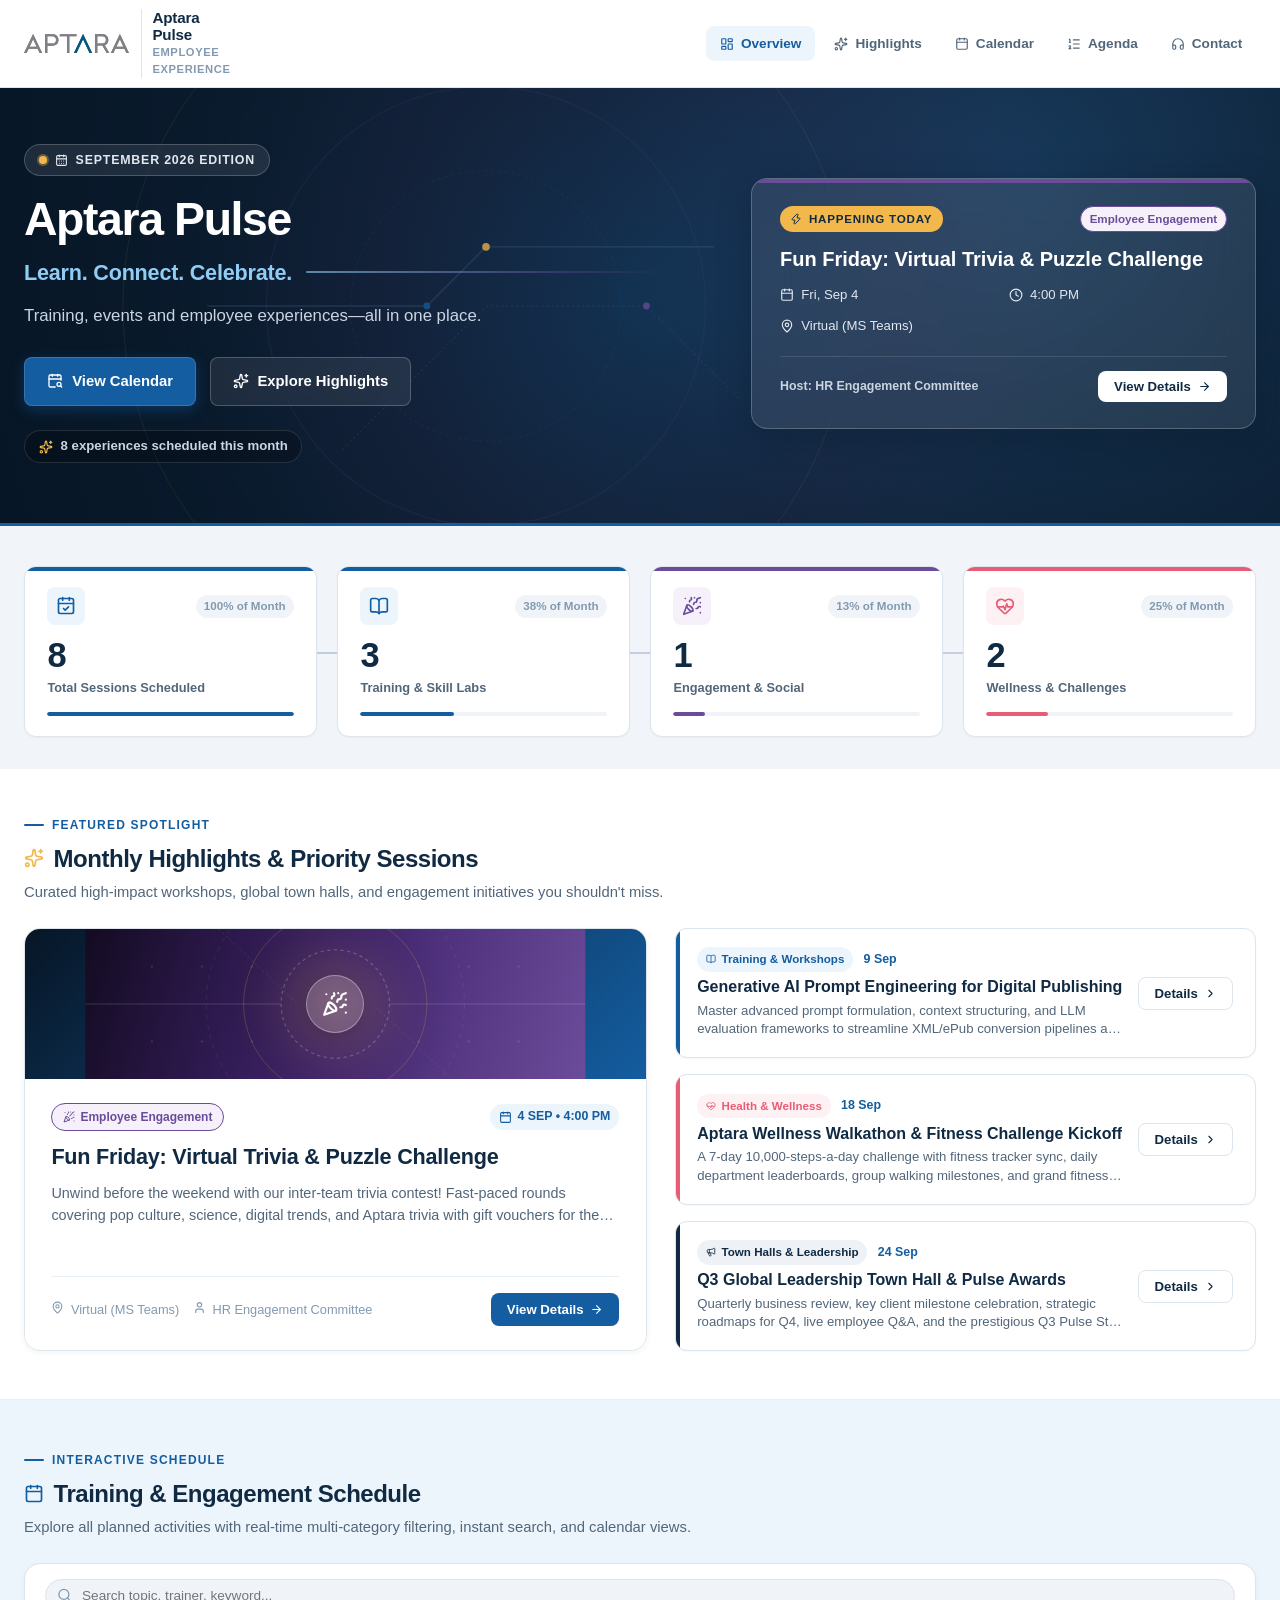
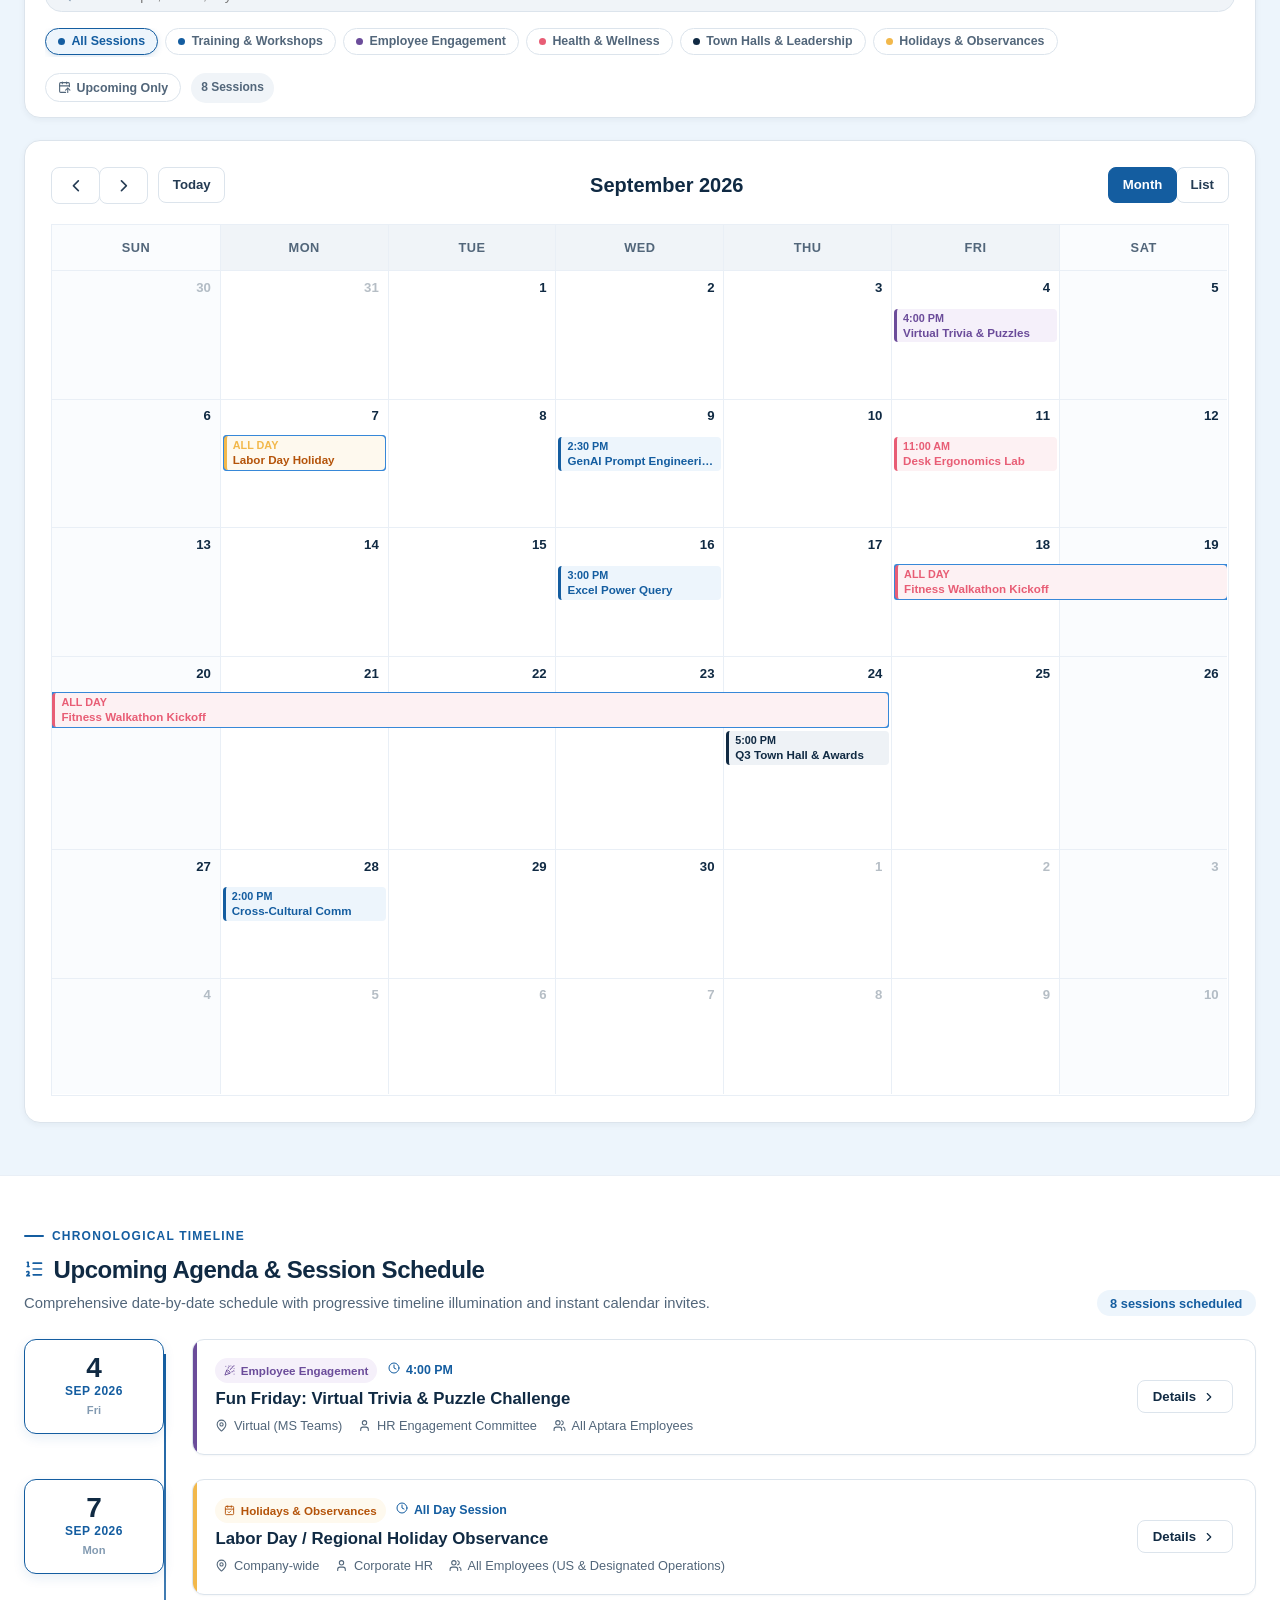
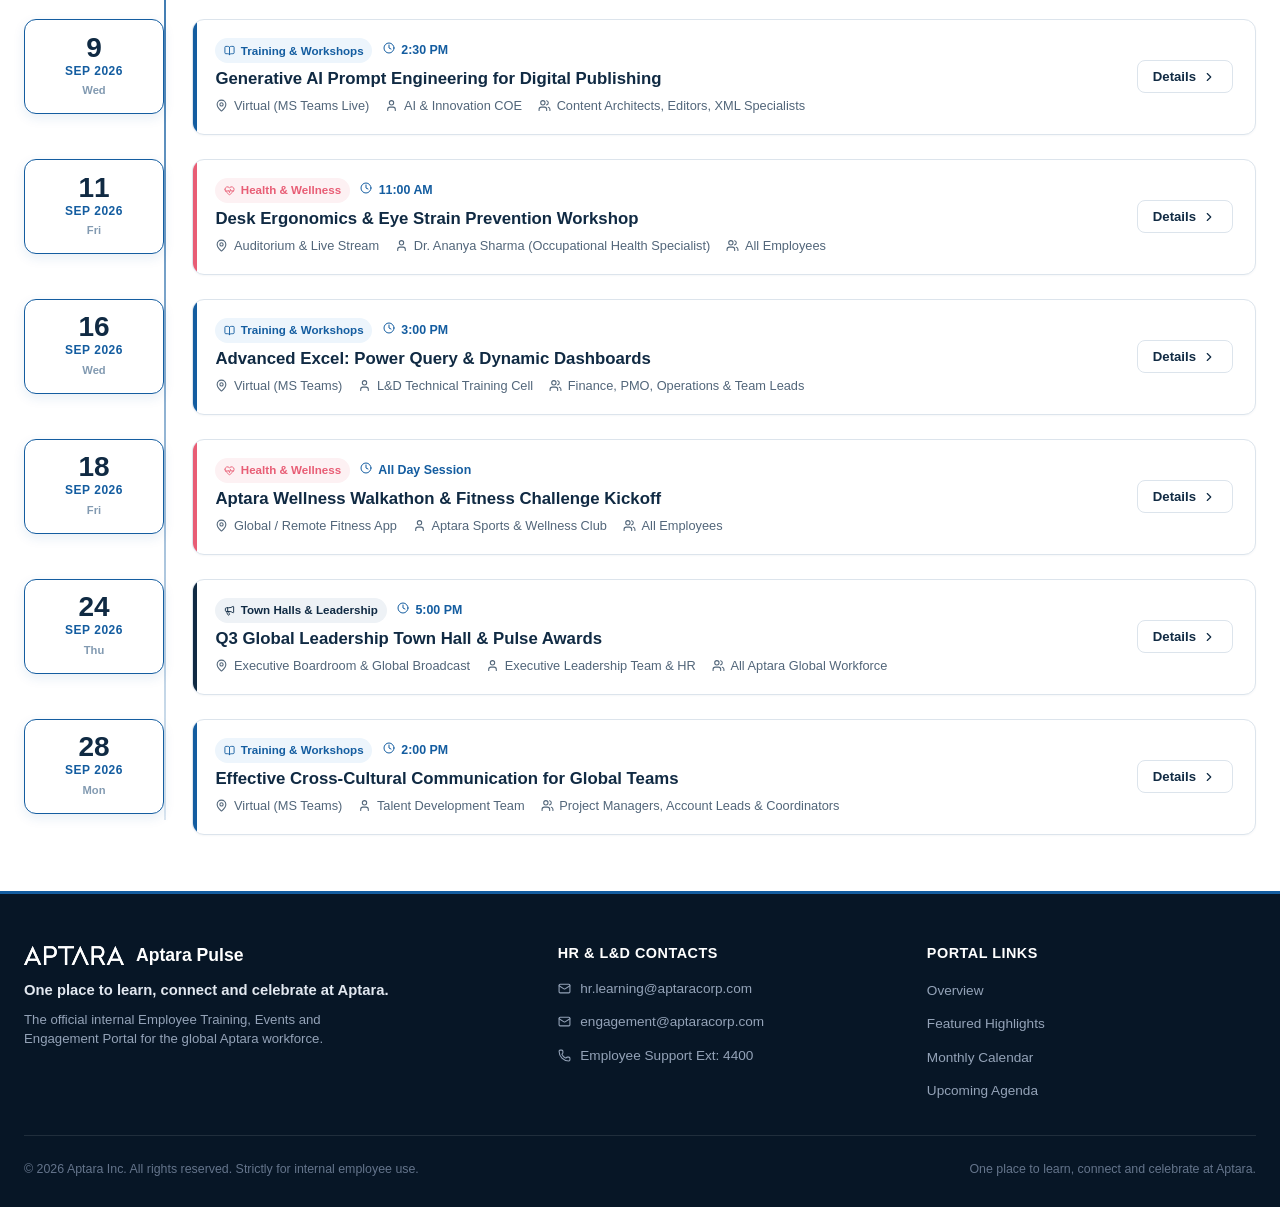
==== commit f30e8ab8: "Update Overview navigation to target 1st hero section and remove hyperlink from brand block" ====
--- a/employee-calendar/index.html
+++ b/employee-calendar/index.html
@@ -14,13 +14,13 @@
   <!-- 1. Compact Sticky Translucent Navigation -->
   <header class="site-header" role="banner">
     <div class="container nav-inner">
-      <a href="#overview" class="brand-block" aria-label="Aptara Pulse Home">
+      <div class="brand-block">
         <img src="assets/images/Aptara-Logo.svg" alt="Aptara Logo" class="brand-logo-img" />
         <div class="brand-text">
           <span class="brand-title">Aptara Pulse</span>
           <span class="brand-subtitle">Employee Experience</span>
         </div>
-      </a>
+      </div>
 
       <nav role="navigation" aria-label="Main Navigation">
         <ul class="nav-links">
@@ -35,7 +35,7 @@
   </header>
 
   <!-- 2. Asymmetric Two-Column Hero with Signature Pulse Motif & Pointer Ambient Lighting -->
-  <section class="hero-section" id="hero" aria-labelledby="hero-title">
+  <section class="hero-section" id="overview" aria-labelledby="hero-title">
     
     <!-- Pointer-Responsive Ambient Lighting Layer (Desktop only) -->
     <div class="hero-ambient-glow" aria-hidden="true"></div>
@@ -110,7 +110,7 @@
   </section>
 
   <!-- 3. "At a Glance" Statistics Section with Connecting Pulse Track -->
-  <section class="stats-section" id="overview" aria-label="Summary Statistics">
+  <section class="stats-section" id="stats" aria-label="Summary Statistics">
     <div class="container" style="position: relative;">
       
       <!-- Thin Connecting Pulse Line Behind Cards -->
@@ -452,7 +452,7 @@
         <div class="footer-col">
           <h4>Portal Links</h4>
           <ul class="footer-list">
-            <li><a href="#overview">At a Glance</a></li>
+            <li><a href="#overview">Overview</a></li>
             <li><a href="#highlights">Featured Highlights</a></li>
             <li><a href="#calendar">Monthly Calendar</a></li>
             <li><a href="#agenda">Upcoming Agenda</a></li>
--- a/employee-calendar/assets/css/styles.css
+++ b/employee-calendar/assets/css/styles.css
@@ -105,7 +105,13 @@
 
 html {
   scroll-behavior: smooth;
+  scroll-padding-top: 75px;
   font-size: 16px;
+}
+
+/* Offset for sticky navigation header */
+section[id], footer[id], #hero, #overview, #highlights, #calendar, #agenda, #contact {
+  scroll-margin-top: 75px;
 }
 
 body {
@@ -232,7 +238,7 @@
   display: flex;
   align-items: center;
   gap: 0.75rem;
-  text-decoration: none;
+  user-select: none;
 }
 
 .brand-logo-img {
@@ -771,25 +777,27 @@
 
 /* 50% Dominant Featured Poster */
 .featured-poster-card {
-  background: var(--color-navy);
+  background: var(--color-surface);
+  border: 1px solid var(--color-border);
   border-radius: var(--radius-lg);
   overflow: hidden;
   display: flex;
   flex-direction: column;
   position: relative;
-  box-shadow: var(--shadow-lg);
-  color: #FFFFFF;
+  box-shadow: var(--shadow-sm);
+  color: var(--color-text-main);
   transition: var(--transition-smooth);
 }
 
 .featured-poster-card:hover {
   transform: translateY(-3px);
-  box-shadow: var(--shadow-xl);
-}
-
-/* Dynamic SVG Category Artwork Mesh */
+  box-shadow: var(--shadow-lg);
+  border-color: var(--color-blue);
+}
+
+/* Dynamic Category Artwork Header */
 .featured-poster-artwork {
-  height: 200px;
+  height: 150px;
   position: relative;
   overflow: hidden;
   background: var(--poster-gradient, linear-gradient(135deg, var(--color-navy-dark) 0%, var(--color-blue) 100%));
@@ -803,14 +811,38 @@
   height: 100%;
   position: absolute;
   inset: 0;
+  object-fit: cover;
+}
+
+.poster-glass-emblem {
+  position: relative;
+  z-index: 2;
+  width: 58px;
+  height: 58px;
+  border-radius: 50%;
+  background: rgba(255, 255, 255, 0.16);
+  border: 1px solid rgba(255, 255, 255, 0.35);
+  backdrop-filter: blur(10px);
+  -webkit-backdrop-filter: blur(10px);
+  display: flex;
+  align-items: center;
+  justify-content: center;
+  color: #FFFFFF;
+  box-shadow: 0 4px 16px rgba(0, 0, 0, 0.2);
+  transition: var(--transition-smooth);
+}
+
+.featured-poster-card:hover .poster-glass-emblem {
+  transform: scale(1.06);
+  background: rgba(255, 255, 255, 0.22);
 }
 
 .featured-poster-body {
-  padding: 1.75rem 1.85rem;
+  padding: 1.5rem 1.65rem;
   display: flex;
   flex-direction: column;
   flex: 1;
-  background: linear-gradient(180deg, rgba(16, 42, 67, 0.85) 0%, var(--color-navy) 100%);
+  background: #FFFFFF;
   position: relative;
   z-index: 2;
 }
@@ -819,47 +851,45 @@
   display: flex;
   align-items: center;
   justify-content: space-between;
-  margin-bottom: 0.85rem;
+  margin-bottom: 0.75rem;
 }
 
 .featured-poster-cat {
   display: inline-flex;
   align-items: center;
-  gap: 0.4rem;
+  gap: 0.35rem;
   font-size: 0.75rem;
+  font-weight: 700;
+  padding: 0.25rem 0.65rem;
+  border-radius: var(--radius-pill);
+}
+
+.featured-poster-date-badge {
+  font-size: 0.775rem;
+  font-weight: 700;
+  color: var(--color-blue);
+  display: inline-flex;
+  align-items: center;
+  gap: 0.35rem;
+  background: var(--color-bg-pale-blue);
+  padding: 0.2rem 0.55rem;
+  border-radius: var(--radius-pill);
+}
+
+.featured-poster-title {
+  font-size: 1.35rem;
   font-weight: 800;
-  text-transform: uppercase;
-  letter-spacing: 0.8px;
-  padding: 0.3rem 0.75rem;
-  border-radius: var(--radius-pill);
-  background: var(--poster-cat-bg, rgba(20, 93, 160, 0.35));
-  color: var(--poster-cat-color, #90CDF4);
-  border: 1px solid var(--poster-cat-border, rgba(20, 93, 160, 0.5));
-}
-
-.featured-poster-date-badge {
-  font-size: 0.8rem;
-  font-weight: 700;
-  color: #E2E8F0;
-  display: inline-flex;
-  align-items: center;
-  gap: 0.35rem;
-}
-
-.featured-poster-title {
-  font-size: 1.45rem;
-  font-weight: 900;
-  color: #FFFFFF;
-  line-height: 1.25;
-  margin-bottom: 0.75rem;
+  color: var(--color-navy);
+  line-height: 1.3;
+  margin-bottom: 0.65rem;
   letter-spacing: -0.01em;
 }
 
 .featured-poster-desc {
-  font-size: 0.925rem;
-  color: #CBD5E1;
+  font-size: 0.9rem;
+  color: var(--color-text-secondary);
   line-height: 1.55;
-  margin-bottom: 1.35rem;
+  margin-bottom: 1.25rem;
   display: -webkit-box;
   -webkit-line-clamp: 2;
   -webkit-box-orient: vertical;
@@ -873,15 +903,15 @@
   align-items: center;
   justify-content: space-between;
   padding-top: 1rem;
-  border-top: 1px solid rgba(255, 255, 255, 0.12);
+  border-top: 1px solid var(--color-border-subtle);
 }
 
 .featured-poster-meta {
   display: flex;
   align-items: center;
-  gap: 1rem;
-  font-size: 0.825rem;
-  color: #94A3B8;
+  gap: 0.85rem;
+  font-size: 0.8rem;
+  color: var(--color-text-muted);
 }
 
 /* Secondary Supporting Cards Stack */
